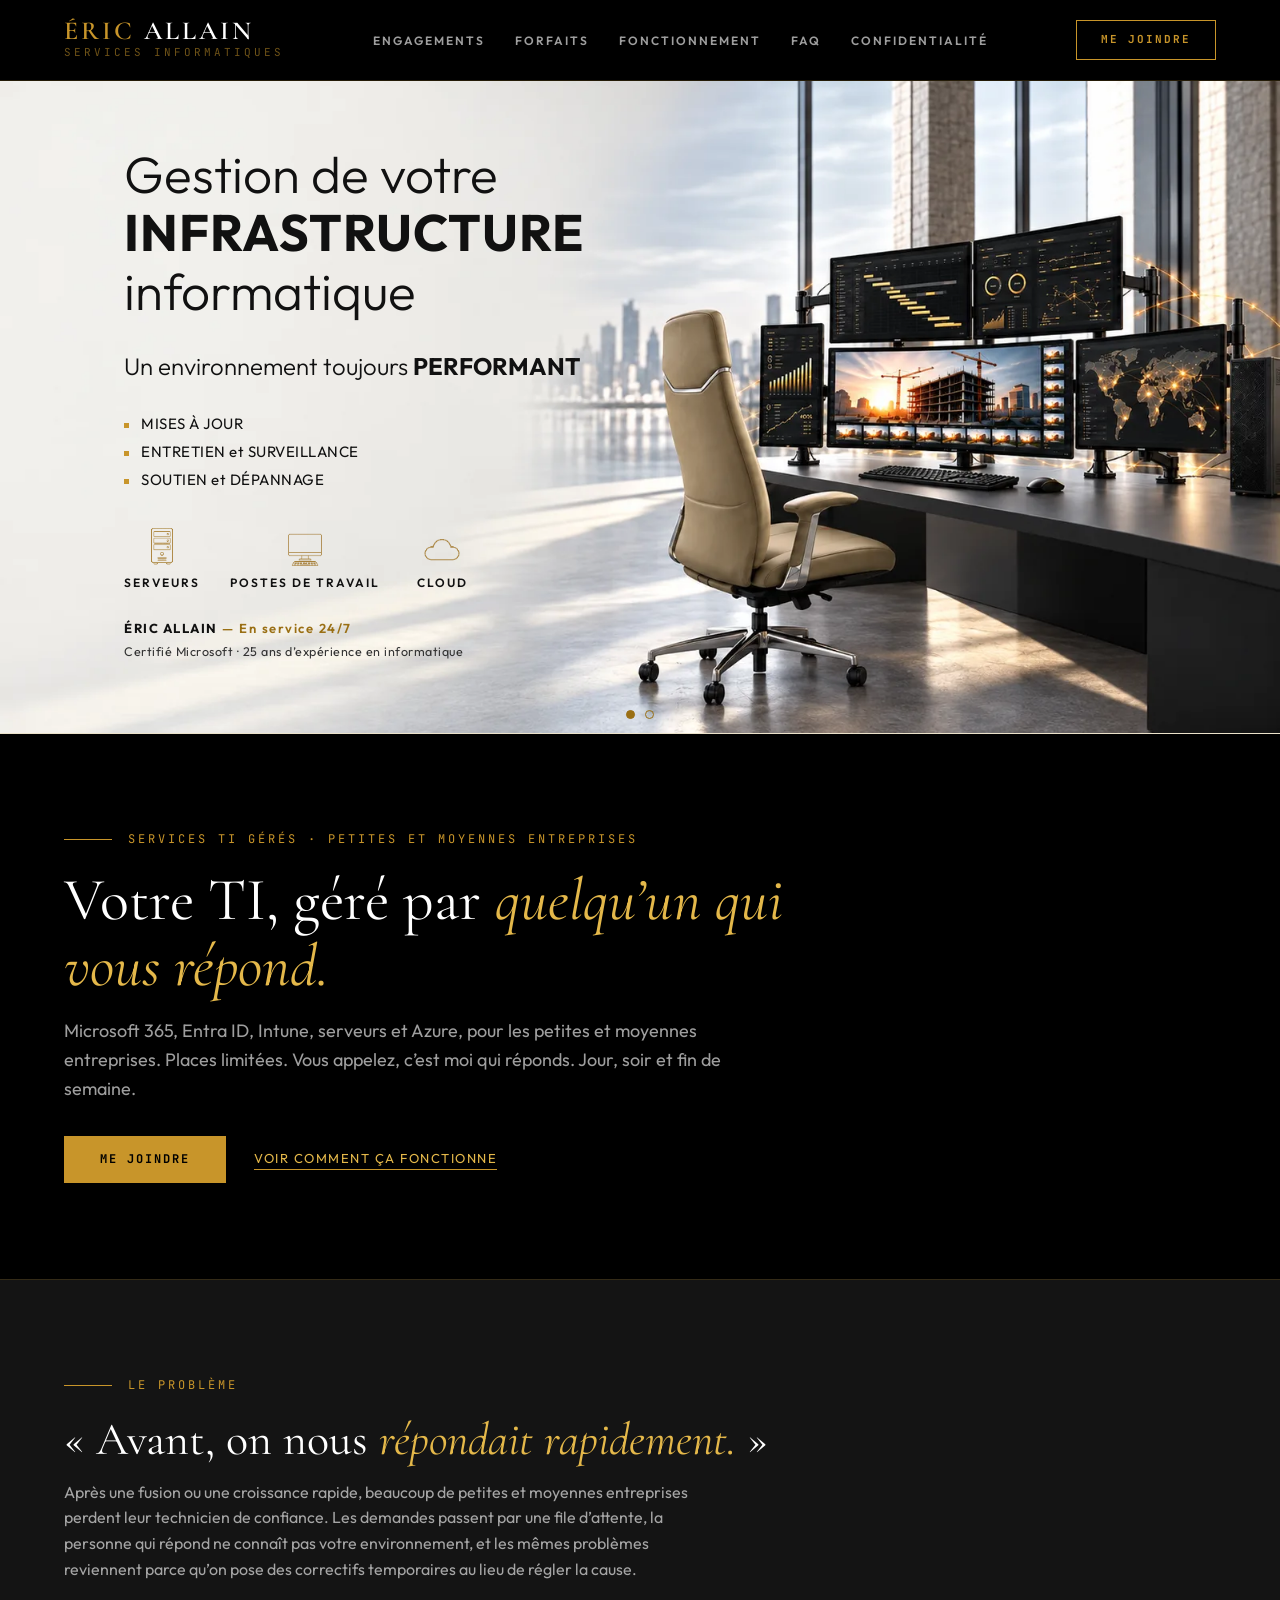
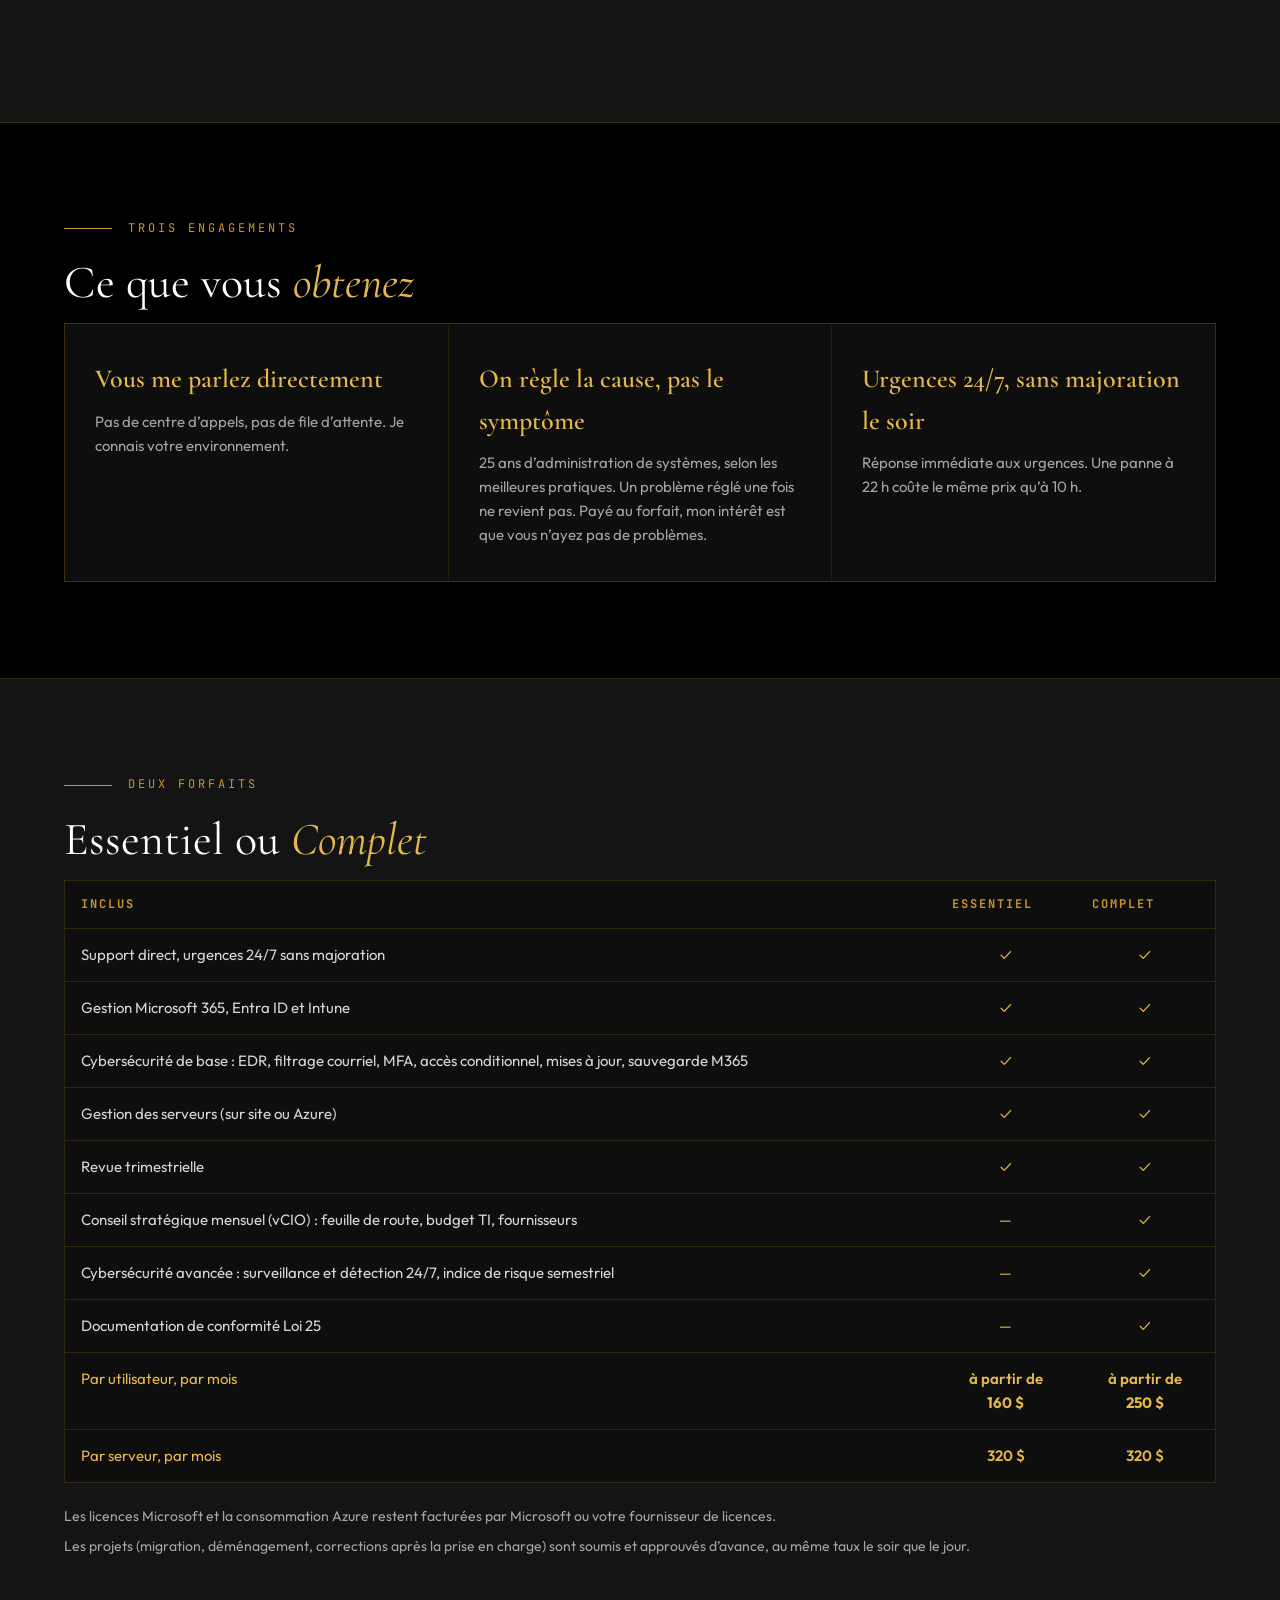
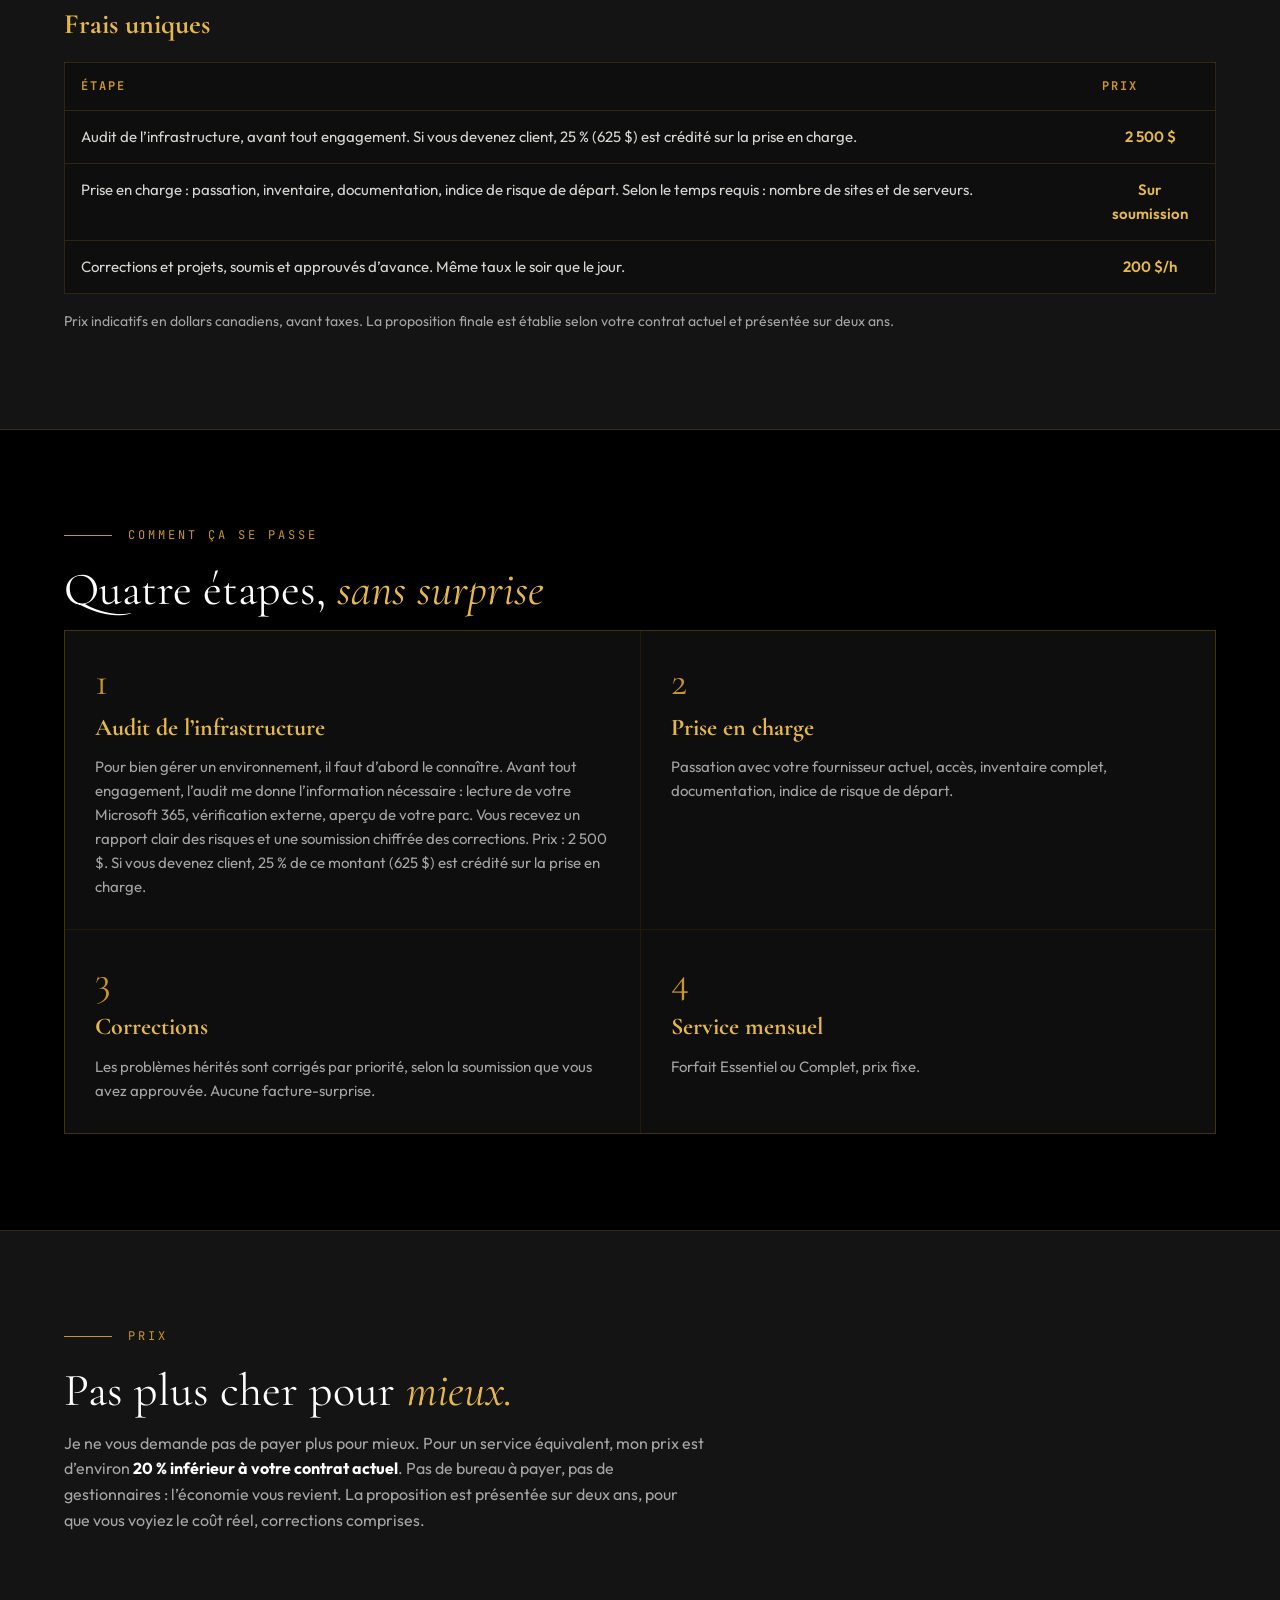
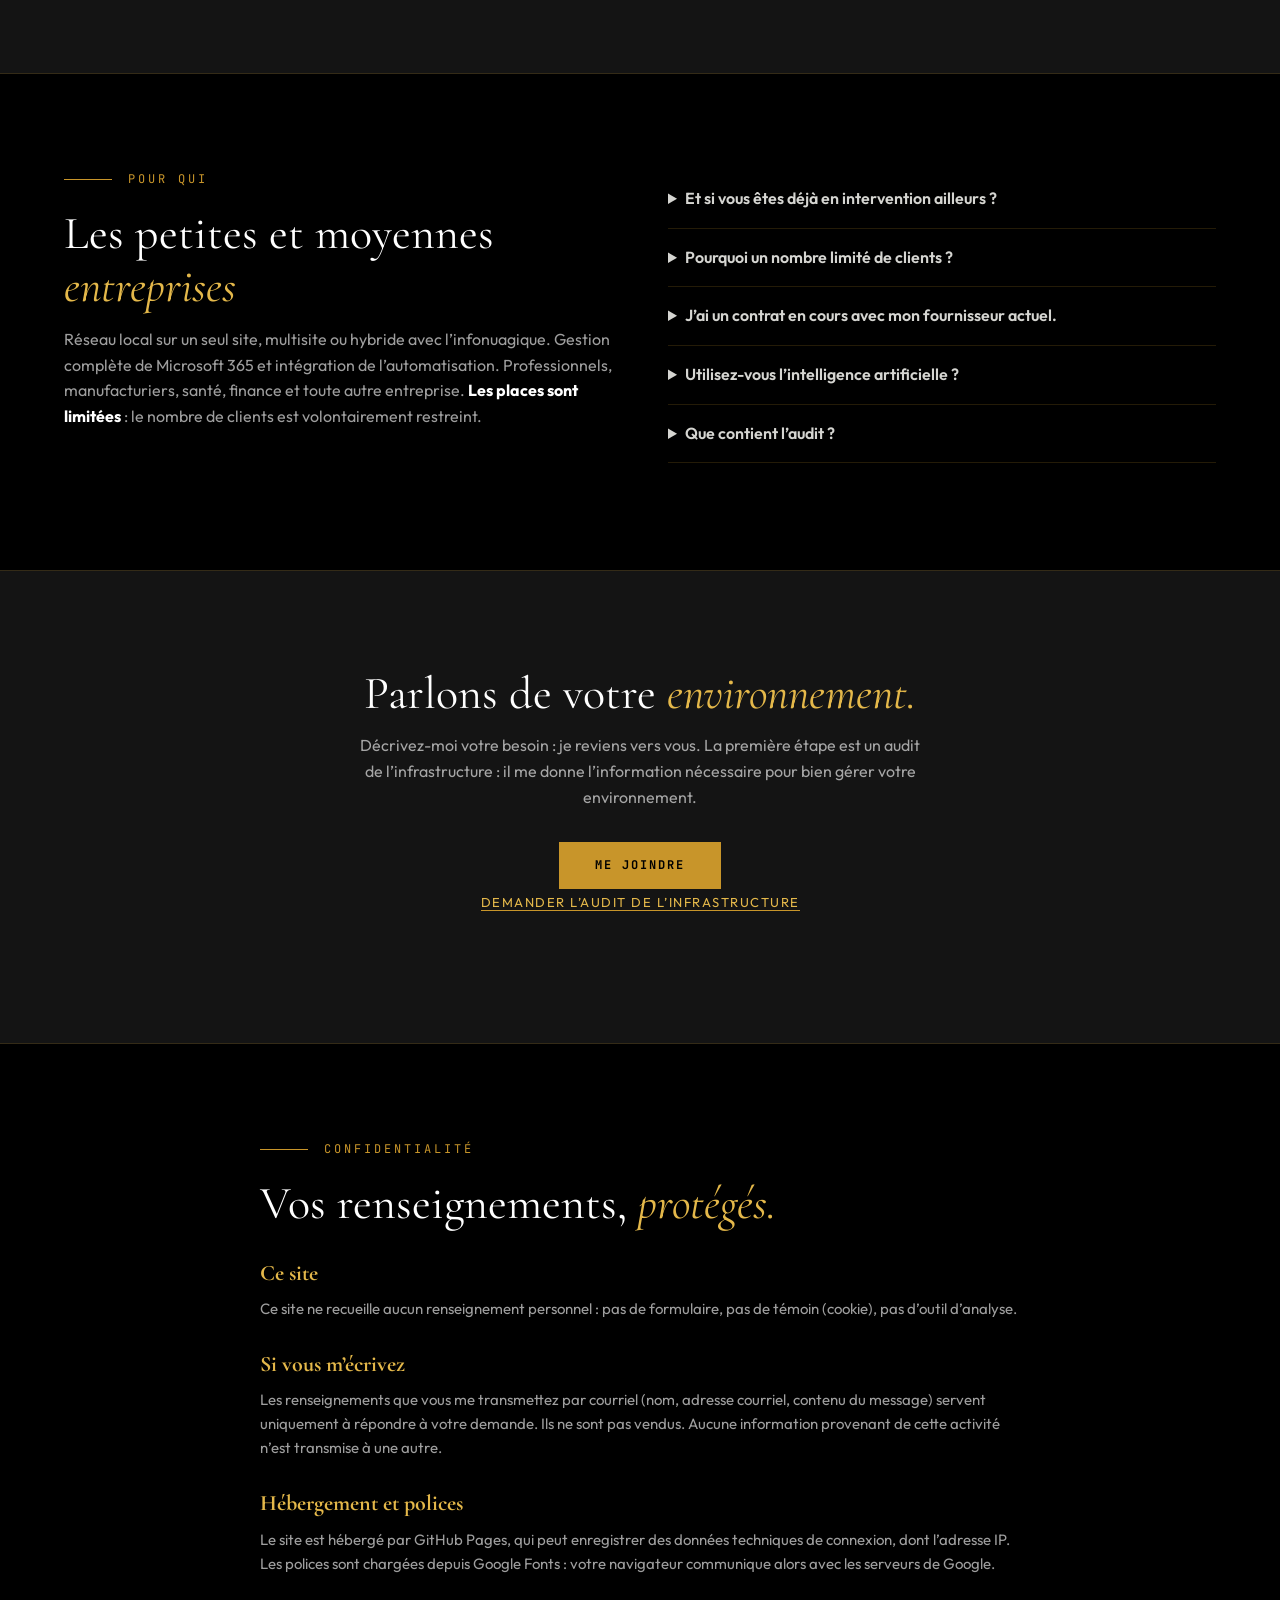
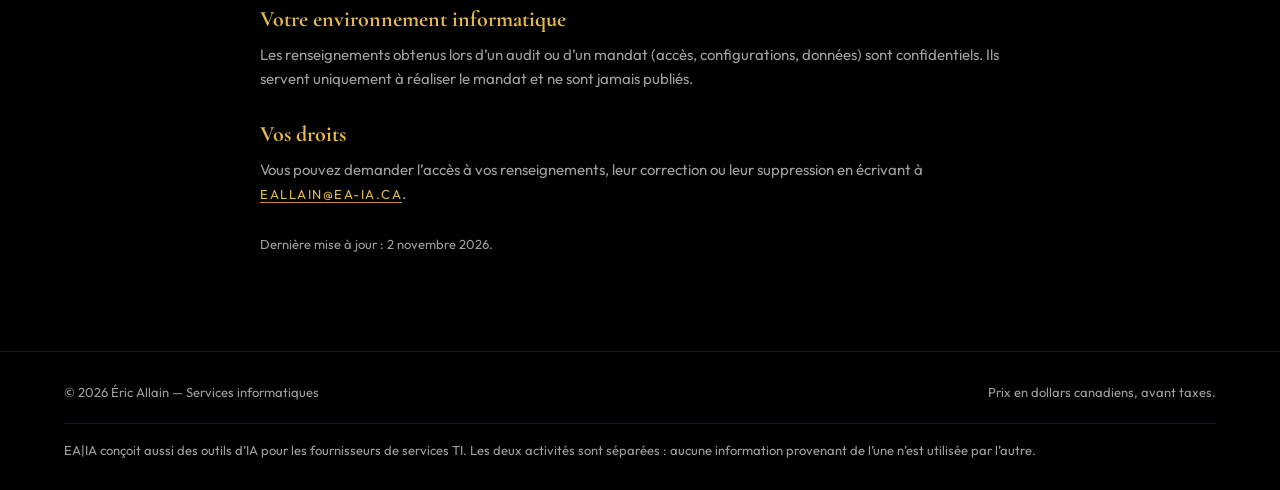
==== index.html @ d5888c52 "Merge pull request #8 from eriqallain-afk/claude/a-partir-de Prix par utilisateur : « à partir de »" ====
<!DOCTYPE html>
<html lang="fr">
<head>
<meta charset="UTF-8">
<meta name="viewport" content="width=device-width, initial-scale=1.0">
<title>Services TI gérés pour PME — Éric Allain</title>
<meta name="description" content="Services TI gérés pour petites et moyennes entreprises, places limitées : Microsoft 365, Entra ID, Intune, serveurs et Azure. Réponse directe, urgences 24/7 sans majoration, environ 20 % sous votre contrat actuel.">
<meta property="og:title" content="Services TI gérés pour PME — Éric Allain">
<meta property="og:locale" content="fr_CA">
<meta property="og:type" content="website">
<link href="https://fonts.googleapis.com/css2?family=Cormorant+Garamond:ital,wght@0,300;0,400;0,600;1,300&family=JetBrains+Mono:wght@400;700&family=Outfit:wght@300;400;600;700&display=swap" rel="stylesheet">
<style>
:root{--black:#000;--dark2:#0E0E0E;--dark3:#141414;--gold:#C8952A;--gold-light:#E4B84A;--silver:#D5D5D1;--white:#fff;--muted:rgba(255,255,255,.62);--border:rgba(200,149,42,.18);--max:1160px}
*{margin:0;padding:0;box-sizing:border-box}
html{scroll-behavior:smooth}
body{background:var(--black);color:var(--white);font-family:'Outfit',sans-serif;line-height:1.6;overflow-x:hidden}
a{color:inherit;text-decoration:none}
:focus-visible{outline:2px solid var(--gold-light);outline-offset:3px}

/* NAV — les liens vivent ici, jamais dans la bannière */
nav{display:flex;justify-content:space-between;align-items:center;gap:24px;padding:18px 64px;border-bottom:1px solid var(--border);background:rgba(0,0,0,.92);position:sticky;top:0;z-index:100;backdrop-filter:blur(24px)}
.brand{display:flex;align-items:center;gap:14px}
.brand img{width:40px;height:40px;object-fit:contain}
.brand-name{font-family:'Cormorant Garamond',serif;font-size:26px;font-weight:600;letter-spacing:3px;line-height:1}
.brand-name .ea{color:var(--gold)}
.brand-tag{font-family:'JetBrains Mono',monospace;font-size:11px;letter-spacing:3px;color:rgba(200,149,42,.55);text-transform:uppercase}
.nav-links{display:flex;gap:30px;list-style:none;align-items:center}
.nav-links a{color:var(--muted);font-size:12px;font-weight:600;letter-spacing:2px;text-transform:uppercase;transition:color .2s}
.nav-links a:hover{color:var(--gold-light)}
.nav-cta{border:1px solid var(--gold);color:var(--gold);padding:10px 24px;font-family:'JetBrains Mono',monospace;font-size:11px;font-weight:700;letter-spacing:2px;text-transform:uppercase;transition:.25s;white-space:nowrap}
.nav-cta:hover{background:var(--gold);color:var(--black)}

/* BANNIÈRE — aucun lien, aucun bouton de navigation */
.banner{position:relative;background:#f3f2ee;color:#111;overflow:hidden;border-bottom:1px solid var(--border)}
.banner{display:grid}
.slide{grid-area:1/1;visibility:hidden;opacity:0;transition:opacity .6s ease;position:relative;min-height:560px;background-size:cover;background-position:right center;background-repeat:no-repeat}
.slide.is-active{visibility:visible;opacity:1}
.slide-inner{max-width:var(--max);margin:0 auto;padding:64px 64px 72px;display:flex;flex-direction:column;gap:26px;min-height:560px;justify-content:flex-start}
.slide .t{font-family:'Outfit',sans-serif;font-weight:300;font-size:clamp(30px,4vw,52px);line-height:1.15;max-width:560px}
.slide .t strong{font-weight:700;display:block;letter-spacing:1px}
.slide .lead{font-size:clamp(18px,2vw,24px);font-weight:300;max-width:520px}
.slide .lead strong{font-weight:700}
.slide .lead .g{color:#9a6f14}
.slide ul{list-style:none;display:grid;gap:4px;font-size:15px;letter-spacing:.5px;max-width:520px}
.slide li::before{content:'';display:inline-block;width:5px;height:5px;background:var(--gold);margin-right:12px;vertical-align:middle}
.icons{display:flex;gap:30px;align-items:flex-end}
.icons figure{text-align:center;font-size:12px;letter-spacing:2px;font-weight:600;text-transform:uppercase}
.icons img{width:64px;height:auto;display:block;margin:0 auto 2px}
.sign{font-size:13px;letter-spacing:1.5px;font-weight:600}
.sign b{font-weight:700}
.sign .g{color:#9a6f14}
.sign small{display:block;font-weight:400;letter-spacing:.5px;font-size:12.5px;margin-top:2px;color:#333}
.badge{position:absolute;right:calc(50% - 150px);bottom:34px;width:150px;filter:drop-shadow(0 8px 14px rgba(0,0,0,.35))}
.dots{position:absolute;left:50%;bottom:14px;transform:translateX(-50%);display:flex;gap:10px;z-index:3}
.dots button{width:9px;height:9px;border-radius:50%;border:1px solid #9a6f14;background:transparent;cursor:pointer;padding:0}
.dots button[aria-current="true"]{background:#9a6f14}
@media(min-width:901px) and (max-width:1180px){nav{padding:14px 28px;gap:16px}.nav-links{gap:16px}.nav-links a{letter-spacing:1px;font-size:11px}.nav-cta{padding:10px 16px}.brand-name{font-size:22px;letter-spacing:2px}.brand-tag{letter-spacing:1.5px;font-size:10px}}

/* SECTIONS */
section.s{padding:96px 64px;position:relative}
.wrap{max-width:var(--max);margin:0 auto}
.label{display:flex;align-items:center;gap:16px;margin-bottom:18px}
.label i{width:48px;height:1px;background:var(--gold)}
.label span{font-family:'JetBrains Mono',monospace;font-size:12px;letter-spacing:3px;text-transform:uppercase;color:var(--gold)}
h2.h{font-family:'Cormorant Garamond',serif;font-weight:400;font-size:clamp(30px,4vw,46px);line-height:1.15;margin-bottom:14px}
h2.h em{color:var(--gold-light)}
.intro{color:var(--muted);max-width:640px;margin-bottom:44px}
.grid{display:grid;grid-template-columns:repeat(3,1fr);gap:1px;background:var(--border);border:1px solid var(--border)}
.card{background:var(--dark2);padding:34px 30px}
.card h3{font-family:'Cormorant Garamond',serif;font-weight:600;font-size:26px;color:var(--gold-light);margin-bottom:10px}
.card p{color:var(--muted);font-size:15px}
.band{background:var(--dark3);border-top:1px solid var(--border);border-bottom:1px solid var(--border)}
.cols{display:grid;grid-template-columns:1fr 1fr;gap:56px;align-items:start}
.checks{list-style:none;display:grid;gap:14px}
.checks li{padding-left:28px;position:relative;color:var(--silver)}
.checks li::before{content:'✓';position:absolute;left:0;color:var(--gold)}
.facts{display:grid;grid-template-columns:repeat(3,1fr);gap:1px;background:var(--border);border:1px solid var(--border)}
.fact{background:var(--dark2);padding:28px 22px;text-align:center}
.fact b{display:block;font-family:'Cormorant Garamond',serif;font-size:34px;color:var(--gold-light);font-weight:600}
.fact span{font-family:'JetBrains Mono',monospace;font-size:11px;letter-spacing:2px;text-transform:uppercase;color:var(--muted)}
.cta{text-align:center}
.cta p{color:var(--muted);max-width:560px;margin:0 auto 32px}
.btn{display:inline-block;background:var(--gold);color:var(--black);padding:14px 36px;font-family:'JetBrains Mono',monospace;font-size:12px;font-weight:700;letter-spacing:2px;text-transform:uppercase;transition:.25s}
.btn:hover{background:var(--gold-light)}
.legal{max-width:760px}
.legal h3{font-family:'Cormorant Garamond',serif;font-size:22px;color:var(--gold-light);margin:26px 0 6px}
.legal p{color:var(--muted);font-size:15px}
.upd{margin-top:28px;font-size:13px!important}
.transp{flex-basis:100%;font-size:13px;color:var(--muted);border-top:1px solid var(--border);padding-top:16px}
footer{display:flex;justify-content:space-between;gap:20px;flex-wrap:wrap;padding:30px 64px;border-top:1px solid var(--border);color:var(--muted);font-size:13px}

/* CONTENU */
.intro-s{padding-top:80px}
.h1{font-family:'Cormorant Garamond',serif;font-weight:400;font-size:clamp(34px,5vw,60px);line-height:1.1;margin-bottom:18px;max-width:820px}
.h1 em{color:var(--gold-light)}
.sub{color:var(--muted);font-size:18px;max-width:680px;margin-bottom:32px}
.actions{display:flex;gap:28px;align-items:center;flex-wrap:wrap}
.alt{margin-top:22px}
.sec{color:var(--gold-light);font-size:13px;letter-spacing:1.5px;text-transform:uppercase;border-bottom:1px solid var(--gold)}
.intro strong{color:var(--white)}
.plans{width:100%;border-collapse:collapse;border:1px solid var(--border);background:var(--dark2)}
.plans th,.plans td{padding:14px 16px;border-bottom:1px solid var(--border);text-align:left;font-size:15px;vertical-align:top}
.plans thead th{font-family:'JetBrains Mono',monospace;font-size:12px;letter-spacing:2px;text-transform:uppercase;color:var(--gold)}
.plans tbody th{font-weight:400;color:var(--silver)}
.plans td{text-align:center;color:var(--gold-light);width:140px}
.plans tr.price td{font-weight:600}
.amt{white-space:nowrap}
.plans tr.price th{color:var(--gold-light)}
.plans.fees{margin-top:8px}
.plans.fees td{width:130px;white-space:nowrap;font-weight:600}
.plans.fees td.wrap{white-space:normal}
.sub-h{font-family:'Cormorant Garamond',serif;font-size:28px;color:var(--gold-light);margin:44px 0 16px}
.notes-p{color:var(--muted);font-size:14px;margin-top:16px}
.notes{list-style:none;margin-top:22px;display:grid;gap:8px;color:var(--muted);font-size:14px}
.steps{list-style:none;counter-reset:s;display:grid;grid-template-columns:repeat(2,1fr);gap:1px;background:var(--border);border:1px solid var(--border)}
.steps li{counter-increment:s;background:var(--dark2);padding:30px;position:relative}
.steps li::before{content:counter(s);font-family:'Cormorant Garamond',serif;font-size:40px;color:var(--gold);display:block;line-height:1;margin-bottom:8px}
.steps h3{font-family:'Cormorant Garamond',serif;font-size:24px;color:var(--gold-light);margin-bottom:8px}
.steps p{color:var(--muted);font-size:15px}
.faq details{border-bottom:1px solid var(--border);padding:16px 0}
.faq summary{cursor:pointer;font-weight:600;color:var(--silver)}
.faq details p{color:var(--muted);margin-top:10px;font-size:15px}
@media(max-width:900px){.steps{grid-template-columns:1fr}.plans th,.plans td{padding:12px 8px;font-size:14px}.plans td{width:92px}.plans tr.price td{font-size:13px}.amt{display:block}.plans.fees td{width:92px}}

@media(max-width:900px){
 nav{padding:14px 20px;flex-wrap:wrap}.nav-links{gap:18px;flex-wrap:wrap}
 .slide{background-position:70% center}
 .slide::before{content:'';position:absolute;inset:0;background:linear-gradient(90deg,rgba(243,242,238,.94) 0%,rgba(243,242,238,.8) 70%,rgba(243,242,238,.5) 100%)}
 .slide-inner{padding:40px 20px 60px;position:relative}
 .badge{display:none}
 section.s{padding:64px 20px}.grid,.cols,.facts{grid-template-columns:1fr}
 footer{padding:24px 20px}
}
</style>
</head>
<body>

<nav aria-label="Navigation principale">
  <div class="brand">
    <div>
      <div class="brand-name"><span class="ea">ÉRIC</span> ALLAIN</div>
      <div class="brand-tag">Services informatiques</div>
    </div>
  </div>
  <ul class="nav-links">
    <li><a href="#engagements">Engagements</a></li>
    <li><a href="#forfaits">Forfaits</a></li>
    <li><a href="#fonctionnement">Fonctionnement</a></li>
    <li><a href="#faq">FAQ</a></li>
    <li><a href="#confidentialite">Confidentialité</a></li>
  </ul>
  <a class="nav-cta" href="mailto:eallain@ea-ia.ca?subject=Services%20TI%20-%20Demande">Me joindre</a>
</nav>

<header class="banner" aria-roledescription="carrousel" aria-label="Présentation">
  <div class="slide is-active" style="background-image:url('img/banner-infrastructure.webp')">
    <div class="slide-inner">
      <p class="t">Gestion de votre <strong>INFRASTRUCTURE</strong> informatique</p>
      <p class="lead">Un environnement toujours <strong>PERFORMANT</strong></p>
      <ul>
        <li>MISES À JOUR</li>
        <li>ENTRETIEN et SURVEILLANCE</li>
        <li>SOUTIEN et DÉPANNAGE</li>
      </ul>
      <div class="icons">
        <figure><img src="img/icon-serveurs.png" alt="">Serveurs</figure>
        <figure><img src="img/icon-postes.png" alt="">Postes de travail</figure>
        <figure><img src="img/icon-cloud.png" alt="">Cloud</figure>
      </div>
      <div class="sign"><b>ÉRIC ALLAIN</b> <span class="g">— En service 24/7</span><small>Certifié Microsoft · 25 ans d’expérience en informatique</small></div>
    </div>
  </div>
  <div class="slide" style="background-image:url('img/banner-conformite.webp')">
    <div class="slide-inner">
      <p class="t">CONFORMITÉ et <strong>SÉCURITÉ</strong> informatique</p>
      <p class="lead"><span class="g">Des accès</span> <strong>MAÎTRISÉS</strong><br><span class="g">Des données</span> <strong>PROTÉGÉES</strong></p>
      <ul>
        <li>CONFORMITÉ et SUIVI DES EXIGENCES</li>
        <li>PROTECTION DES SYSTÈMES et des DONNÉES</li>
        <li>GESTION DES ACCÈS et des PERMISSIONS</li>
        <li>SURVEILLANCE et PRÉVENTION DES MENACES</li>
      </ul>
      <div class="sign"><b>ÉRIC ALLAIN</b> <span class="g">— En service 24/7</span><small>Certifié Microsoft · 25 ans d’expérience en informatique</small></div>
    </div>
    <img class="badge" src="img/badge-securite.webp" alt="Sécurité et conformité">
  </div>
  <div class="dots" role="group" aria-label="Choisir la bannière">
    <button type="button" aria-label="Infrastructure" aria-current="true"></button>
    <button type="button" aria-label="Conformité et sécurité" aria-current="false"></button>
  </div>
</header>

<section class="s intro-s" id="accueil">
  <div class="wrap">
    <div class="label"><i></i><span>Services TI gérés · Petites et moyennes entreprises</span></div>
    <h1 class="h1">Votre TI, géré par <em>quelqu’un qui vous répond.</em></h1>
    <p class="sub">Microsoft 365, Entra ID, Intune, serveurs et Azure, pour les petites et moyennes entreprises. Places limitées. Vous appelez, c’est moi qui réponds. Jour, soir et fin de semaine.</p>
    <div class="actions">
      <a class="btn" href="mailto:eallain@ea-ia.ca?subject=Services%20TI%20-%20Demande">Me joindre</a>
      <a class="sec" href="#fonctionnement">Voir comment ça fonctionne</a>
    </div>
  </div>
</section>

<section class="s band" id="probleme">
  <div class="wrap">
    <div class="label"><i></i><span>Le problème</span></div>
    <h2 class="h">« Avant, on nous <em>répondait rapidement.</em> »</h2>
    <p class="intro">Après une fusion ou une croissance rapide, beaucoup de petites et moyennes entreprises perdent leur technicien de confiance. Les demandes passent par une file d’attente, la personne qui répond ne connaît pas votre environnement, et les mêmes problèmes reviennent parce qu’on pose des correctifs temporaires au lieu de régler la cause.</p>
  </div>
</section>

<section class="s" id="engagements">
  <div class="wrap">
    <div class="label"><i></i><span>Trois engagements</span></div>
    <h2 class="h">Ce que vous <em>obtenez</em></h2>
    <div class="grid">
      <div class="card"><h3>Vous me parlez directement</h3><p>Pas de centre d’appels, pas de file d’attente. Je connais votre environnement.</p></div>
      <div class="card"><h3>On règle la cause, pas le symptôme</h3><p>25 ans d’administration de systèmes, selon les meilleures pratiques. Un problème réglé une fois ne revient pas. Payé au forfait, mon intérêt est que vous n’ayez pas de problèmes.</p></div>
      <div class="card"><h3>Urgences 24/7, sans majoration le soir</h3><p>Réponse immédiate aux urgences. Une panne à 22 h coûte le même prix qu’à 10 h.</p></div>
    </div>
  </div>
</section>

<section class="s band" id="forfaits">
  <div class="wrap">
    <div class="label"><i></i><span>Deux forfaits</span></div>
    <h2 class="h">Essentiel ou <em>Complet</em></h2>
    <table class="plans">
      <thead><tr><th scope="col">Inclus</th><th scope="col">Essentiel</th><th scope="col">Complet</th></tr></thead>
      <tbody>
        <tr><th scope="row">Support direct, urgences 24/7 sans majoration</th><td>✓</td><td>✓</td></tr>
        <tr><th scope="row">Gestion Microsoft 365, Entra ID et Intune</th><td>✓</td><td>✓</td></tr>
        <tr><th scope="row">Cybersécurité de base : EDR, filtrage courriel, MFA, accès conditionnel, mises à jour, sauvegarde M365</th><td>✓</td><td>✓</td></tr>
        <tr><th scope="row">Gestion des serveurs (sur site ou Azure)</th><td>✓</td><td>✓</td></tr>
        <tr><th scope="row">Revue trimestrielle</th><td>✓</td><td>✓</td></tr>
        <tr><th scope="row">Conseil stratégique mensuel (vCIO) : feuille de route, budget TI, fournisseurs</th><td>—</td><td>✓</td></tr>
        <tr><th scope="row">Cybersécurité avancée : surveillance et détection 24/7, indice de risque semestriel</th><td>—</td><td>✓</td></tr>
        <tr><th scope="row">Documentation de conformité Loi 25</th><td>—</td><td>✓</td></tr>
        <tr class="price"><th scope="row">Par utilisateur, par mois</th><td>à partir de <b class="amt">160 $</b></td><td>à partir de <b class="amt">250 $</b></td></tr>
        <tr class="price"><th scope="row">Par serveur, par mois</th><td>320 $</td><td>320 $</td></tr>
      </tbody>
    </table>
    <ul class="notes">
      <li>Les licences Microsoft et la consommation Azure restent facturées par Microsoft ou votre fournisseur de licences.</li>
      <li>Les projets (migration, déménagement, corrections après la prise en charge) sont soumis et approuvés d’avance, au même taux le soir que le jour.</li>
    </ul>
    <h3 class="sub-h">Frais uniques</h3>
    <table class="plans fees">
      <thead><tr><th scope="col">Étape</th><th scope="col">Prix</th></tr></thead>
      <tbody>
        <tr><th scope="row">Audit de l’infrastructure, avant tout engagement. Si vous devenez client, 25 % (625 $) est crédité sur la prise en charge.</th><td>2 500 $</td></tr>
        <tr><th scope="row">Prise en charge : passation, inventaire, documentation, indice de risque de départ. Selon le temps requis : nombre de sites et de serveurs.</th><td class="wrap">Sur soumission</td></tr>
        <tr><th scope="row">Corrections et projets, soumis et approuvés d’avance. Même taux le soir que le jour.</th><td>200 $/h</td></tr>
      </tbody>
    </table>
    <p class="notes-p">Prix indicatifs en dollars canadiens, avant taxes. La proposition finale est établie selon votre contrat actuel et présentée sur deux ans.</p>
  </div>
</section>

<section class="s" id="fonctionnement">
  <div class="wrap">
    <div class="label"><i></i><span>Comment ça se passe</span></div>
    <h2 class="h">Quatre étapes, <em>sans surprise</em></h2>
    <ol class="steps">
      <li><h3>Audit de l’infrastructure</h3><p>Pour bien gérer un environnement, il faut d’abord le connaître. Avant tout engagement, l’audit me donne l’information nécessaire : lecture de votre Microsoft 365, vérification externe, aperçu de votre parc. Vous recevez un rapport clair des risques et une soumission chiffrée des corrections. Prix : 2 500 $. Si vous devenez client, 25 % de ce montant (625 $) est crédité sur la prise en charge.</p></li>
      <li><h3>Prise en charge</h3><p>Passation avec votre fournisseur actuel, accès, inventaire complet, documentation, indice de risque de départ.</p></li>
      <li><h3>Corrections</h3><p>Les problèmes hérités sont corrigés par priorité, selon la soumission que vous avez approuvée. Aucune facture-surprise.</p></li>
      <li><h3>Service mensuel</h3><p>Forfait Essentiel ou Complet, prix fixe.</p></li>
    </ol>
  </div>
</section>

<section class="s band" id="prix">
  <div class="wrap">
    <div class="label"><i></i><span>Prix</span></div>
    <h2 class="h">Pas plus cher pour <em>mieux.</em></h2>
    <p class="intro">Je ne vous demande pas de payer plus pour mieux. Pour un service équivalent, mon prix est d’environ <strong>20 % inférieur à votre contrat actuel</strong>. Pas de bureau à payer, pas de gestionnaires : l’économie vous revient. La proposition est présentée sur deux ans, pour que vous voyiez le coût réel, corrections comprises.</p>
  </div>
</section>

<section class="s" id="faq">
  <div class="wrap cols">
    <div>
      <div class="label"><i></i><span>Pour qui</span></div>
      <h2 class="h">Les petites et moyennes <em>entreprises</em></h2>
      <p class="intro">Réseau local sur un seul site, multisite ou hybride avec l’infonuagique. Gestion complète de Microsoft 365 et intégration de l’automatisation. Professionnels, manufacturiers, santé, finance et toute autre entreprise. <strong>Les places sont limitées</strong> : le nombre de clients est volontairement restreint.</p>
    </div>
    <div class="faq">
      <details><summary>Et si vous êtes déjà en intervention ailleurs ?</summary><p>Je prends votre appel pour évaluer l’urgence. Si c’est urgent, ma relève intervient immédiatement, avec votre documentation à jour. Sinon, je vous donne une heure de rappel précise.</p></details>
      <details><summary>Pourquoi un nombre limité de clients ?</summary><p>Pour que la promesse « c’est moi qui réponds » reste vraie.</p></details>
      <details><summary>J’ai un contrat en cours avec mon fournisseur actuel.</summary><p>L’audit se fait sans engagement ; on planifie la transition à l’échéance.</p></details>
      <details><summary>Utilisez-vous l’intelligence artificielle ?</summary><p>Oui, pour la documentation, le triage et les rapports. Toute action sur votre environnement est validée par moi. Vos données restent encadrées selon la Loi 25.</p></details>
      <details><summary>Que contient l’audit ?</summary><p>Lecture de votre Microsoft 365, vérification externe, aperçu de votre parc. Vous recevez un rapport clair des risques et une soumission chiffrée des corrections. Prix : 2 500 $. Si vous devenez client, 25 % de ce montant (625 $) est crédité sur la prise en charge.</p></details>
    </div>
  </div>
</section>

<section class="s band cta" id="contact">
  <div class="wrap">
    <h2 class="h">Parlons de votre <em>environnement.</em></h2>
    <p>Décrivez-moi votre besoin : je reviens vers vous. La première étape est un audit de l’infrastructure : il me donne l’information nécessaire pour bien gérer votre environnement.</p>
    <a class="btn" href="mailto:eallain@ea-ia.ca?subject=Services%20TI%20-%20Demande">Me joindre</a>
    <p class="alt"><a class="sec" href="mailto:eallain@ea-ia.ca?subject=Audit%20infrastructure%20-%20Services%20TI">Demander l’audit de l’infrastructure</a></p>
  </div>
</section>

<section class="s" id="confidentialite">
  <div class="wrap legal">
    <div class="label"><i></i><span>Confidentialité</span></div>
    <h2 class="h">Vos renseignements, <em>protégés.</em></h2>
    <h3>Ce site</h3>
    <p>Ce site ne recueille aucun renseignement personnel : pas de formulaire, pas de témoin (cookie), pas d’outil d’analyse.</p>
    <h3>Si vous m’écrivez</h3>
    <p>Les renseignements que vous me transmettez par courriel (nom, adresse courriel, contenu du message) servent uniquement à répondre à votre demande. Ils ne sont pas vendus. Aucune information provenant de cette activité n’est transmise à une autre.</p>
    <h3>Hébergement et polices</h3>
    <p>Le site est hébergé par GitHub Pages, qui peut enregistrer des données techniques de connexion, dont l’adresse IP. Les polices sont chargées depuis Google Fonts : votre navigateur communique alors avec les serveurs de Google.</p>
    <h3>Votre environnement informatique</h3>
    <p>Les renseignements obtenus lors d’un audit ou d’un mandat (accès, configurations, données) sont confidentiels. Ils servent uniquement à réaliser le mandat et ne sont jamais publiés.</p>
    <h3>Vos droits</h3>
    <p>Vous pouvez demander l’accès à vos renseignements, leur correction ou leur suppression en écrivant à <a class="sec" href="mailto:eallain@ea-ia.ca?subject=Confidentialit%C3%A9">eallain@ea-ia.ca</a>.</p>
    <p class="upd">Dernière mise à jour : 2 novembre 2026.</p>
  </div>
</section>

<footer>
  <div>© 2026 Éric Allain — Services informatiques</div>
  <div>Prix en dollars canadiens, avant taxes.</div>
  <p class="transp">EA|IA conçoit aussi des outils d’IA pour les fournisseurs de services TI. Les deux activités sont séparées : aucune information provenant de l’une n’est utilisée par l’autre.</p>
</footer>

<script>
(function(){
  var slides=document.querySelectorAll('.slide'),dots=document.querySelectorAll('.dots button'),i=0,t;
  function show(n){i=n;slides.forEach(function(s,k){s.classList.toggle('is-active',k===n)});dots.forEach(function(d,k){d.setAttribute('aria-current',k===n)})}
  function start(){t=setInterval(function(){show((i+1)%slides.length)},8000)}
  dots.forEach(function(d,k){d.addEventListener('click',function(){clearInterval(t);show(k);start()})});
  start();
})();
</script>
</body>
</html>
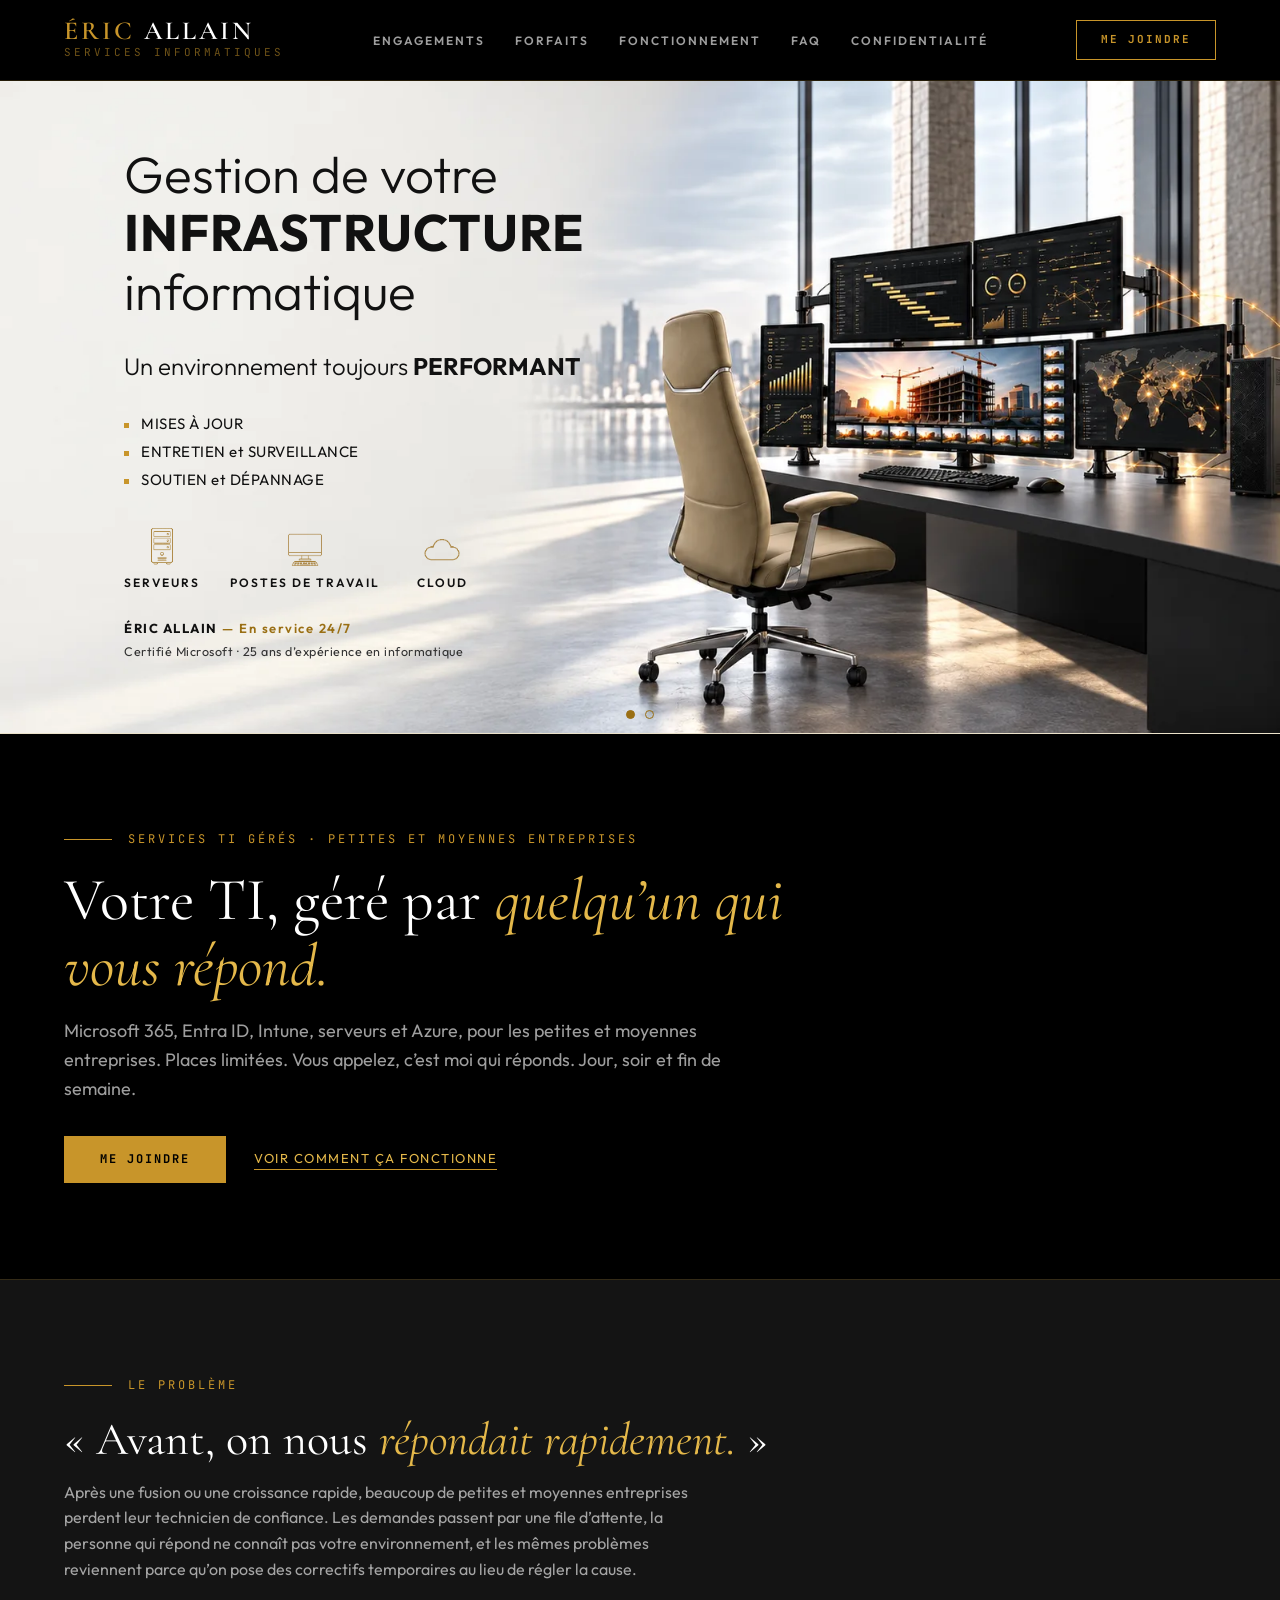
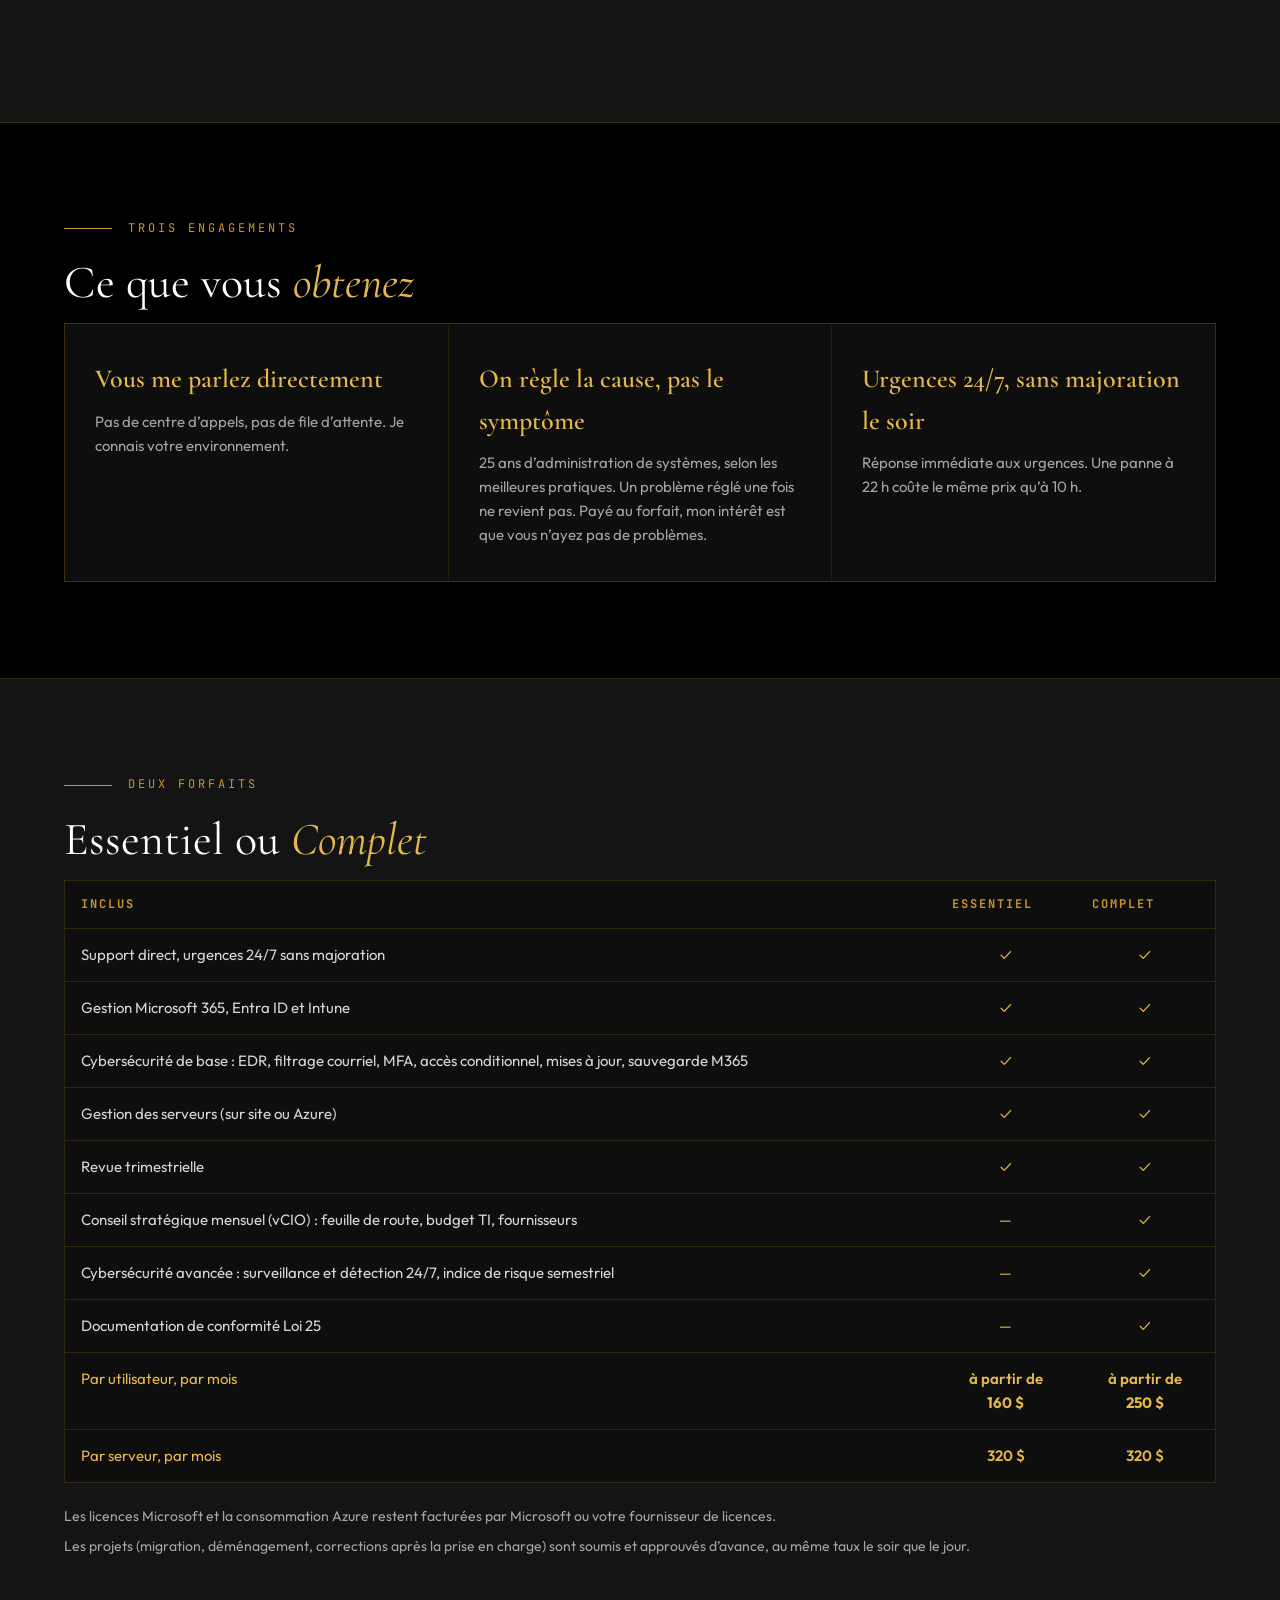
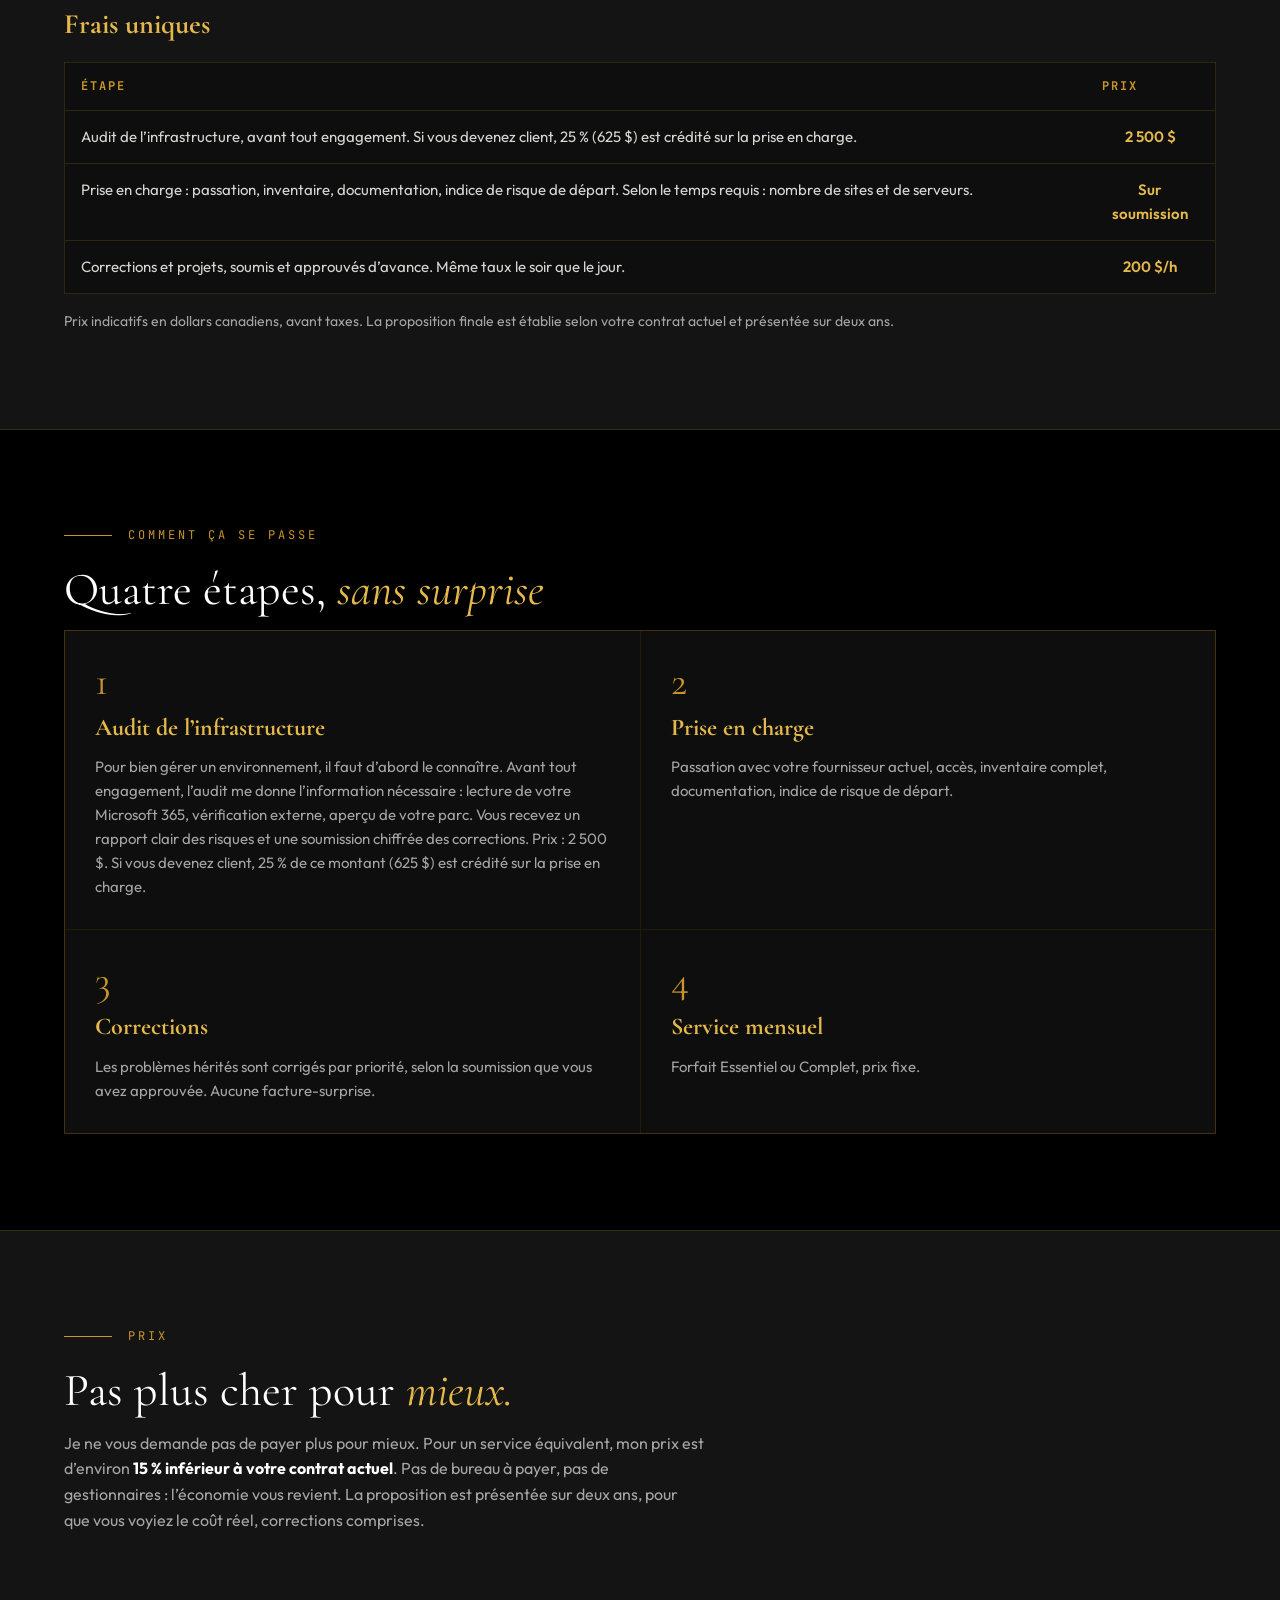
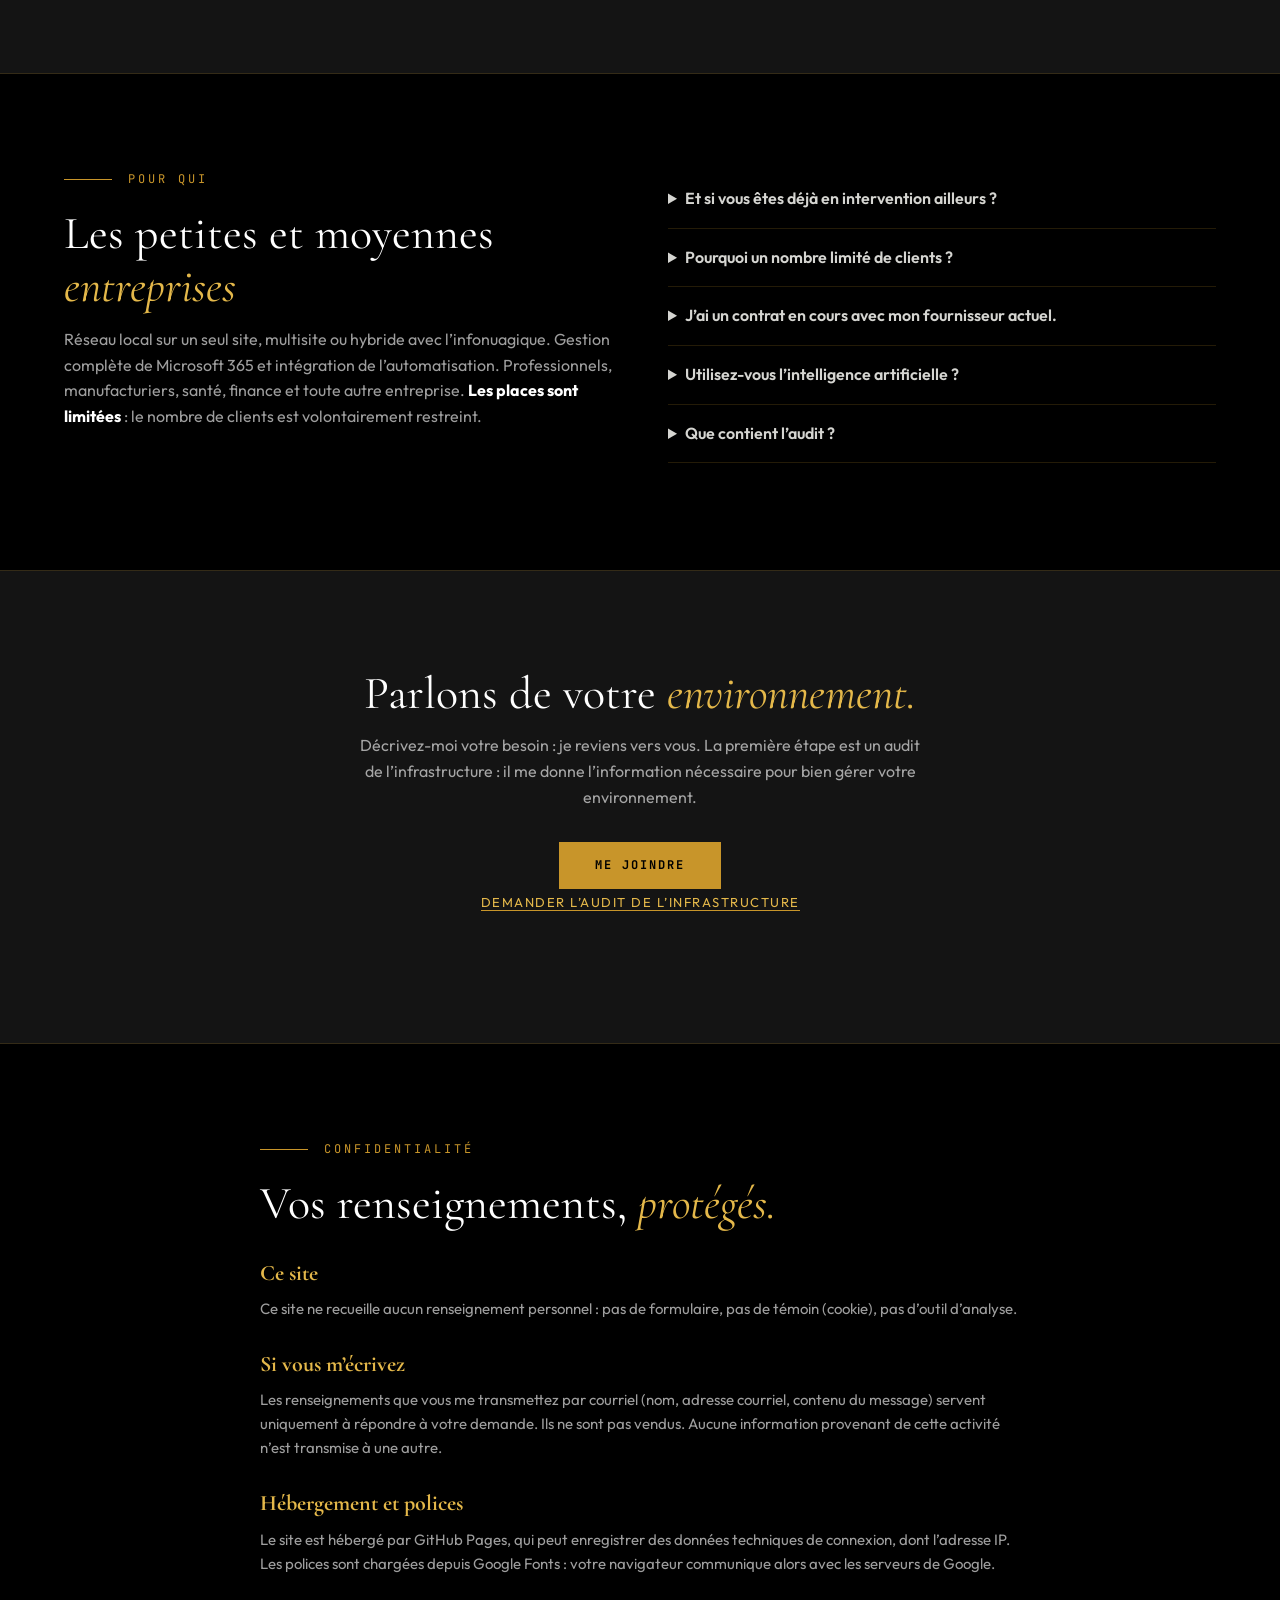
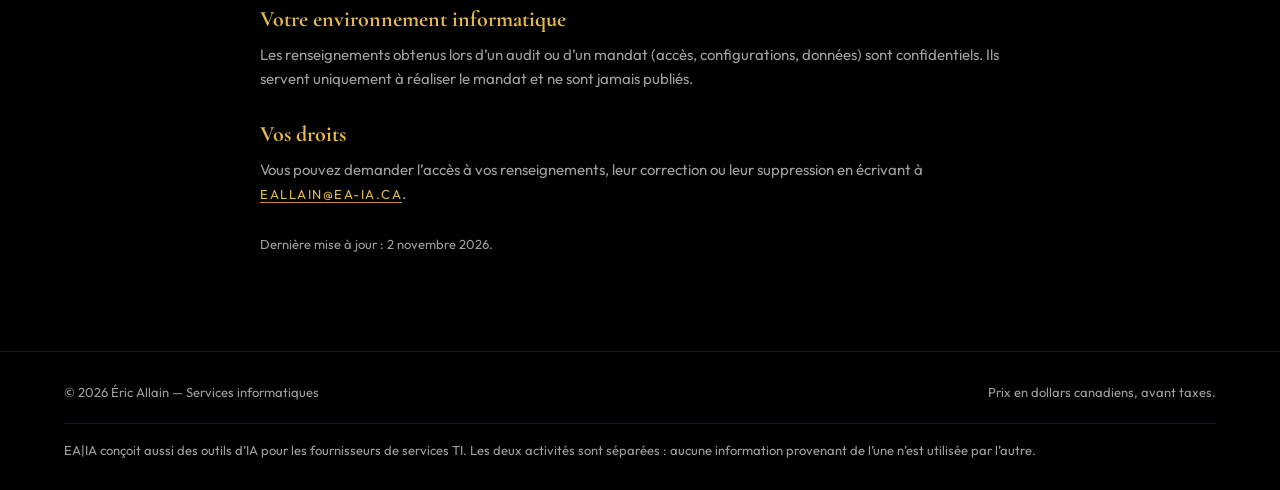
==== commit 65edcd5a: "Rabais affiché : environ 15 % sous le contrat actuel (au lieu de 20 %) Co-Authored-By: Claude Sonnet" ====
--- a/index.html
+++ b/index.html
@@ -4,7 +4,7 @@
 <meta charset="UTF-8">
 <meta name="viewport" content="width=device-width, initial-scale=1.0">
 <title>Services TI gérés pour PME — Éric Allain</title>
-<meta name="description" content="Services TI gérés pour petites et moyennes entreprises, places limitées : Microsoft 365, Entra ID, Intune, serveurs et Azure. Réponse directe, urgences 24/7 sans majoration, environ 20 % sous votre contrat actuel.">
+<meta name="description" content="Services TI gérés pour petites et moyennes entreprises, places limitées : Microsoft 365, Entra ID, Intune, serveurs et Azure. Réponse directe, urgences 24/7 sans majoration, environ 15 % sous votre contrat actuel.">
 <meta property="og:title" content="Services TI gérés pour PME — Éric Allain">
 <meta property="og:locale" content="fr_CA">
 <meta property="og:type" content="website">
@@ -275,7 +275,7 @@
   <div class="wrap">
     <div class="label"><i></i><span>Prix</span></div>
     <h2 class="h">Pas plus cher pour <em>mieux.</em></h2>
-    <p class="intro">Je ne vous demande pas de payer plus pour mieux. Pour un service équivalent, mon prix est d’environ <strong>20 % inférieur à votre contrat actuel</strong>. Pas de bureau à payer, pas de gestionnaires : l’économie vous revient. La proposition est présentée sur deux ans, pour que vous voyiez le coût réel, corrections comprises.</p>
+    <p class="intro">Je ne vous demande pas de payer plus pour mieux. Pour un service équivalent, mon prix est d’environ <strong>15 % inférieur à votre contrat actuel</strong>. Pas de bureau à payer, pas de gestionnaires : l’économie vous revient. La proposition est présentée sur deux ans, pour que vous voyiez le coût réel, corrections comprises.</p>
   </div>
 </section>
 
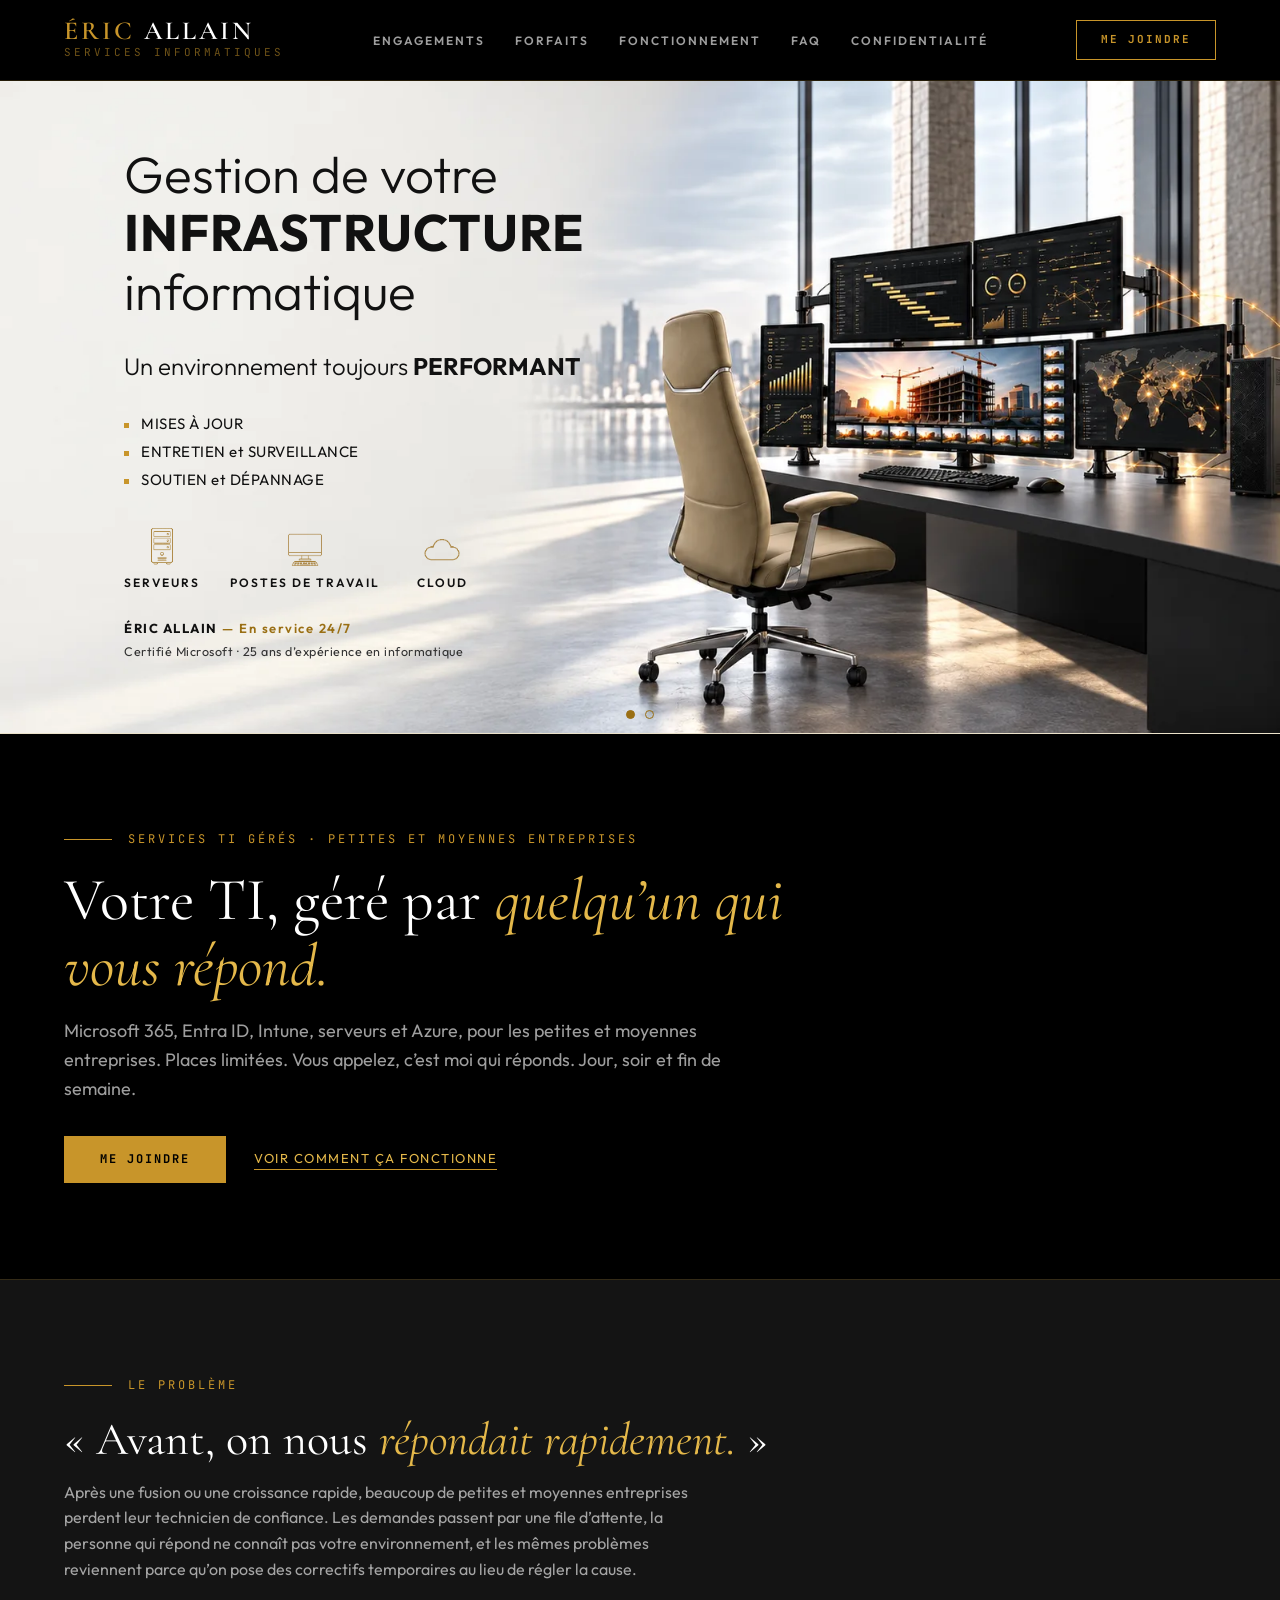
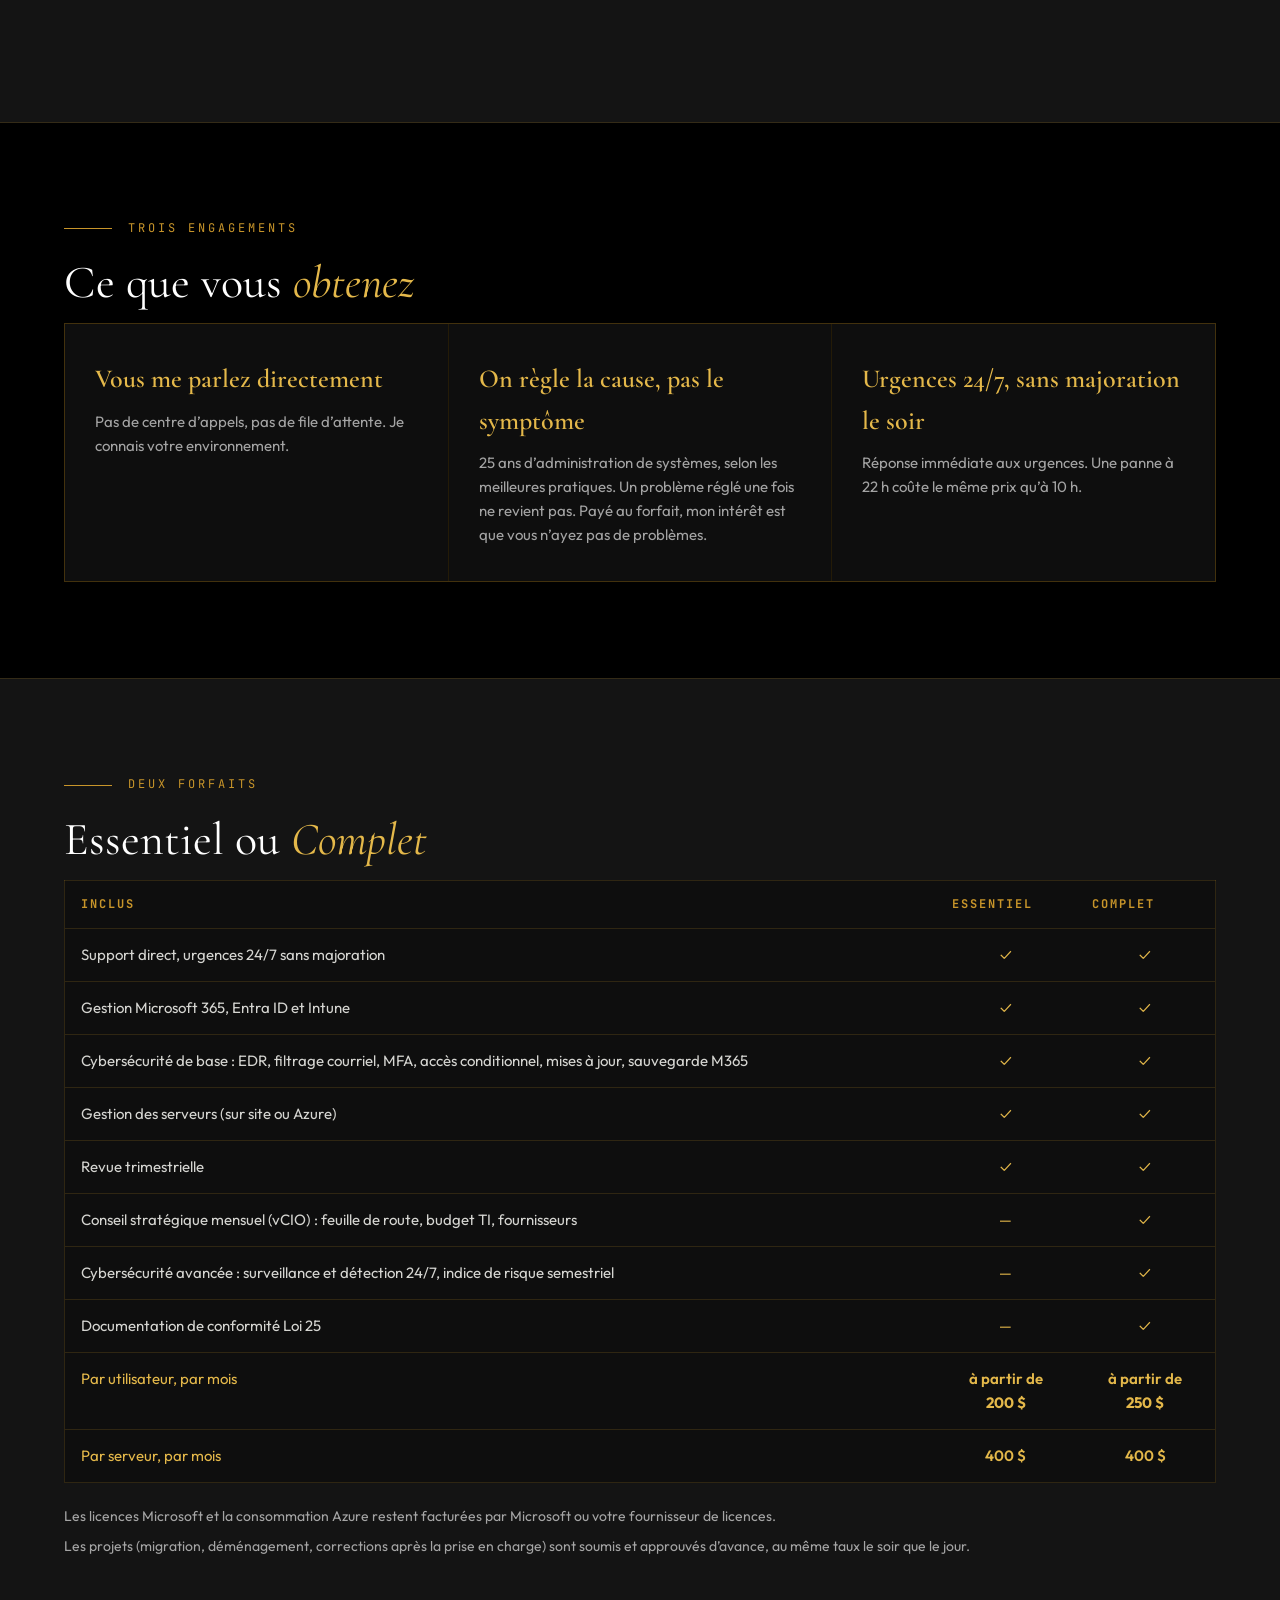
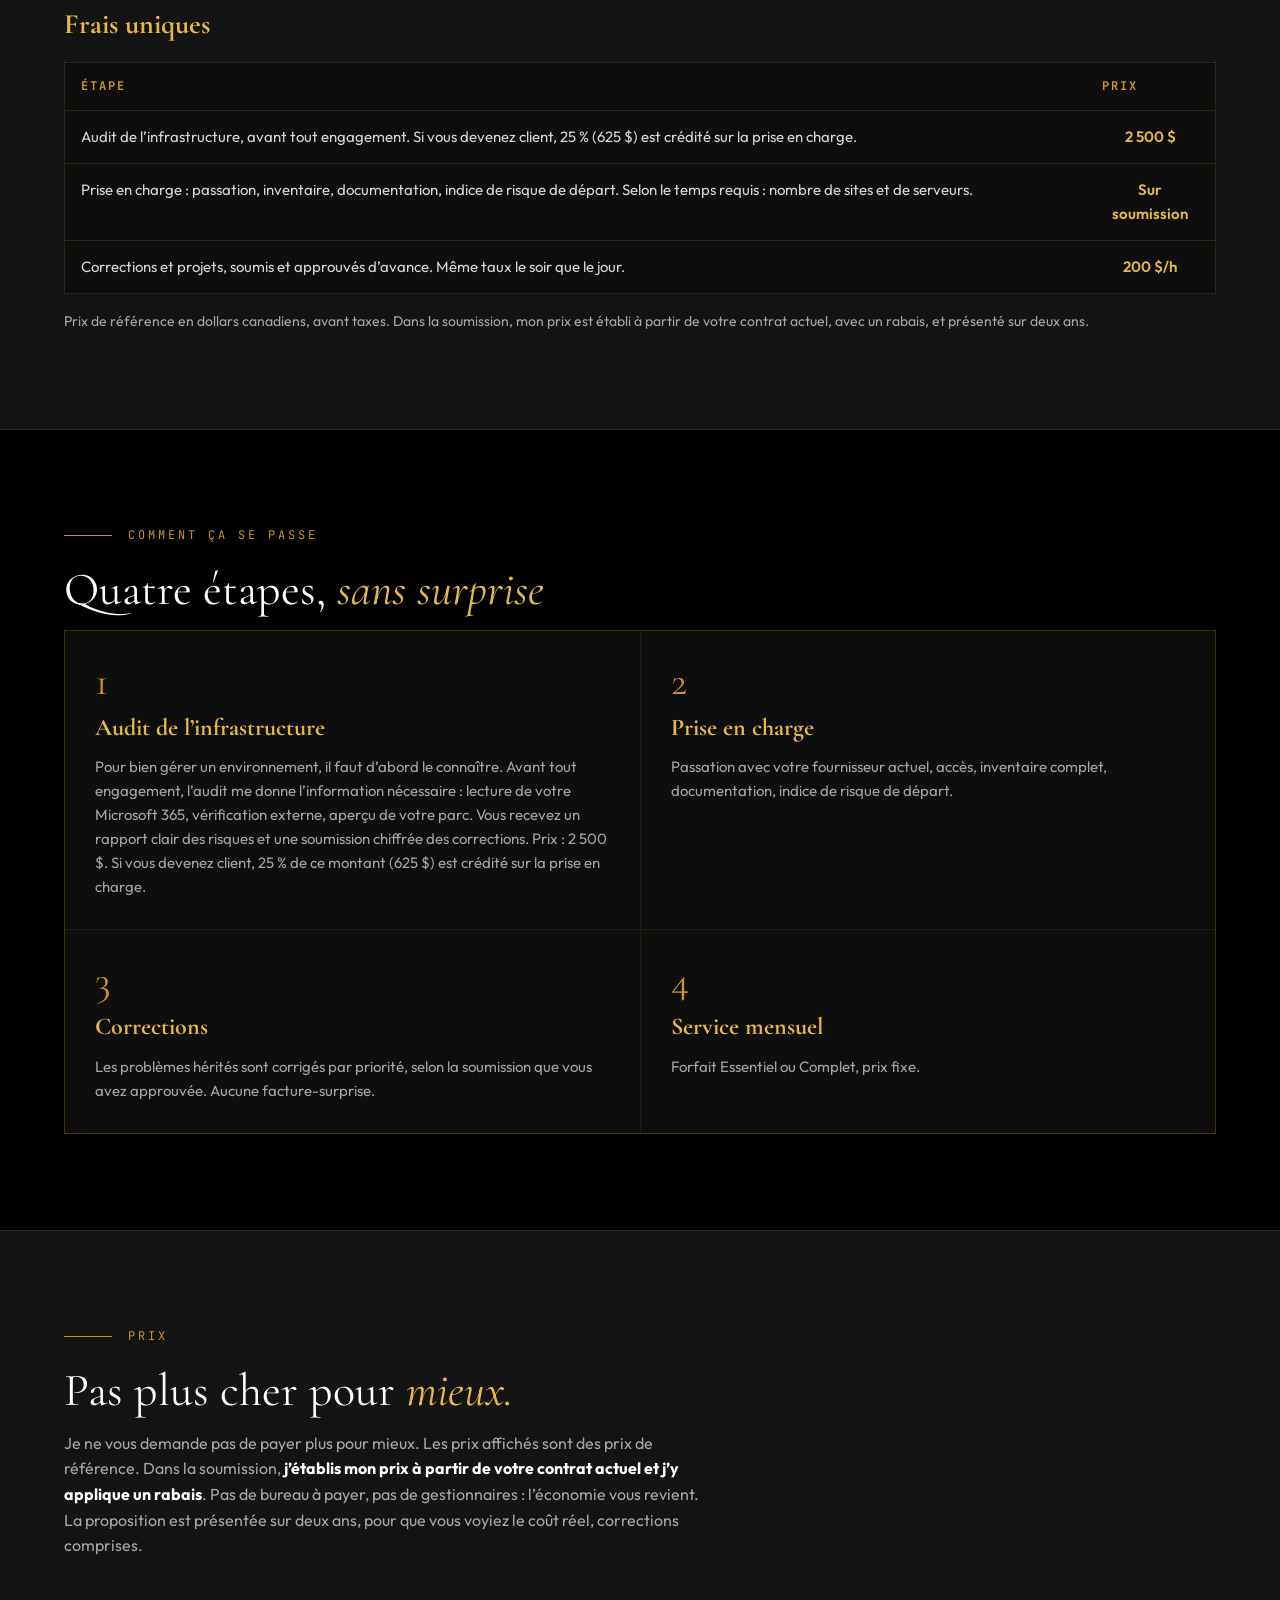
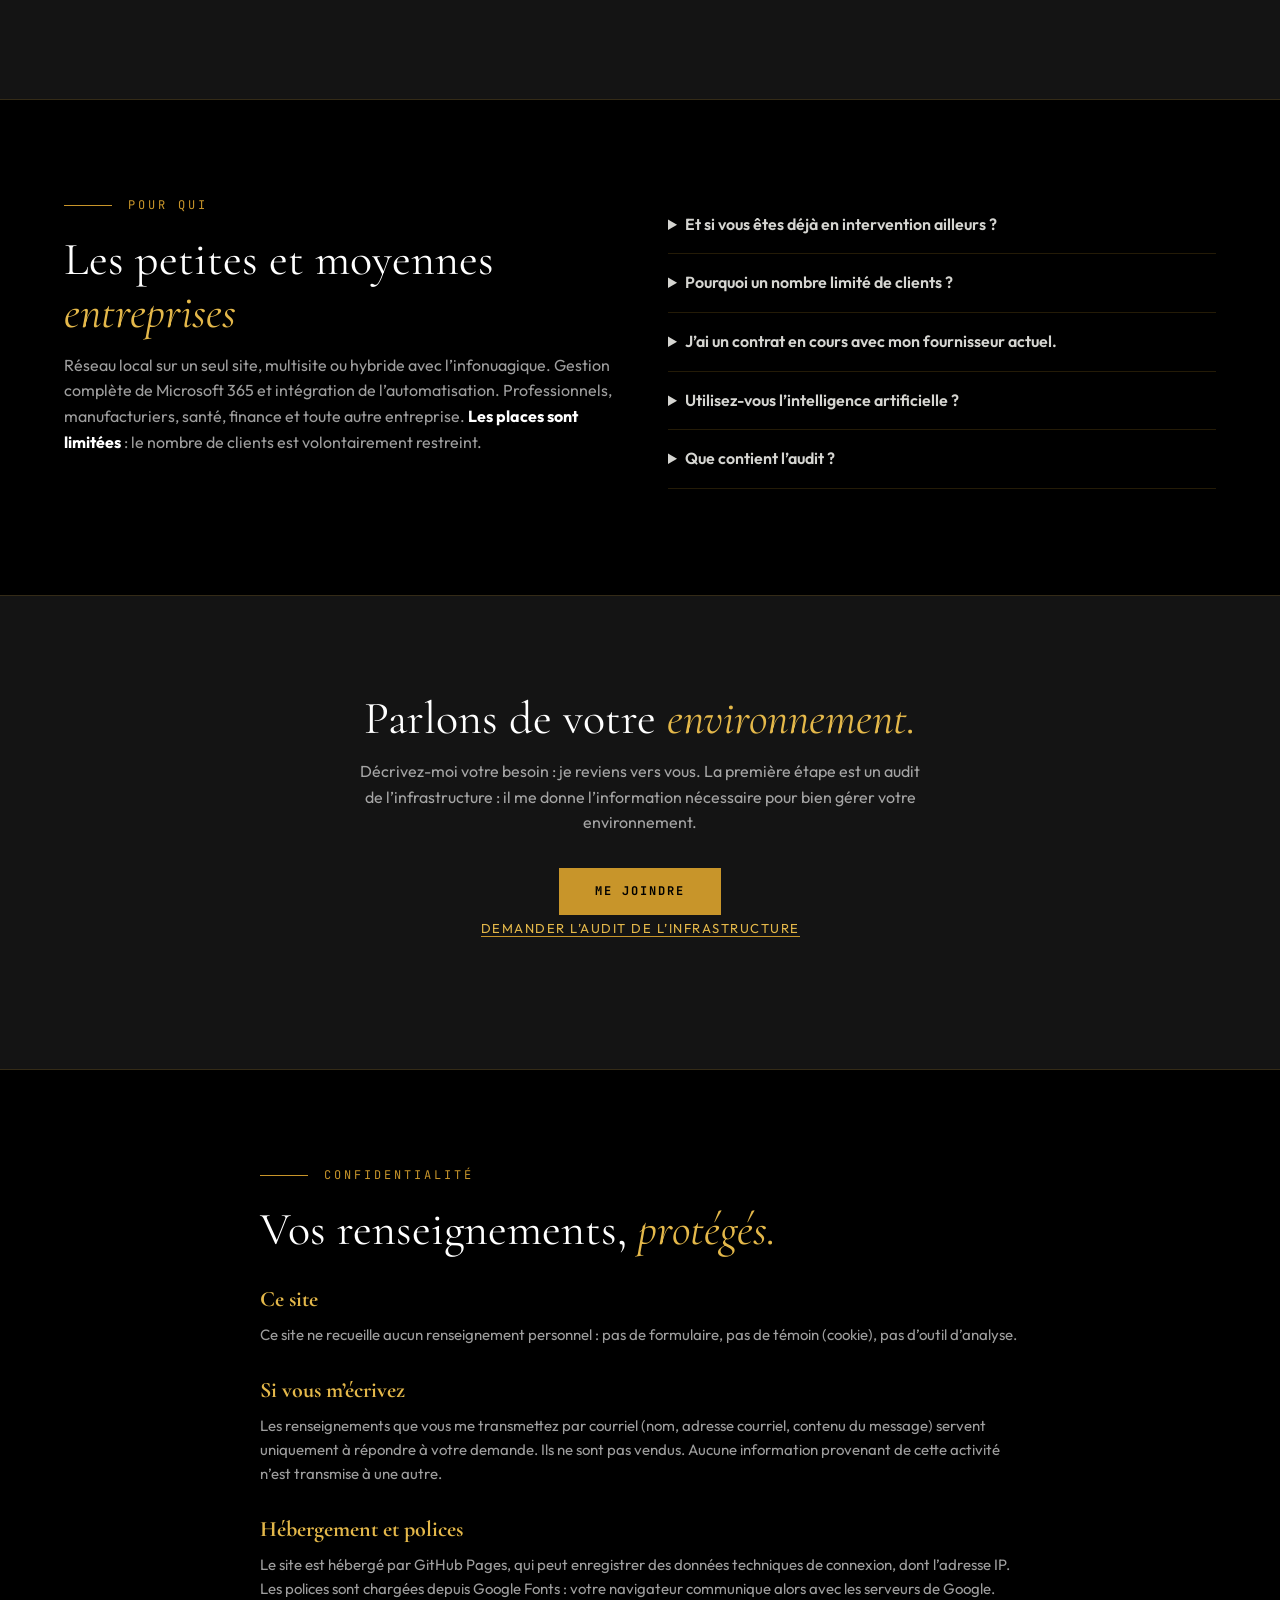
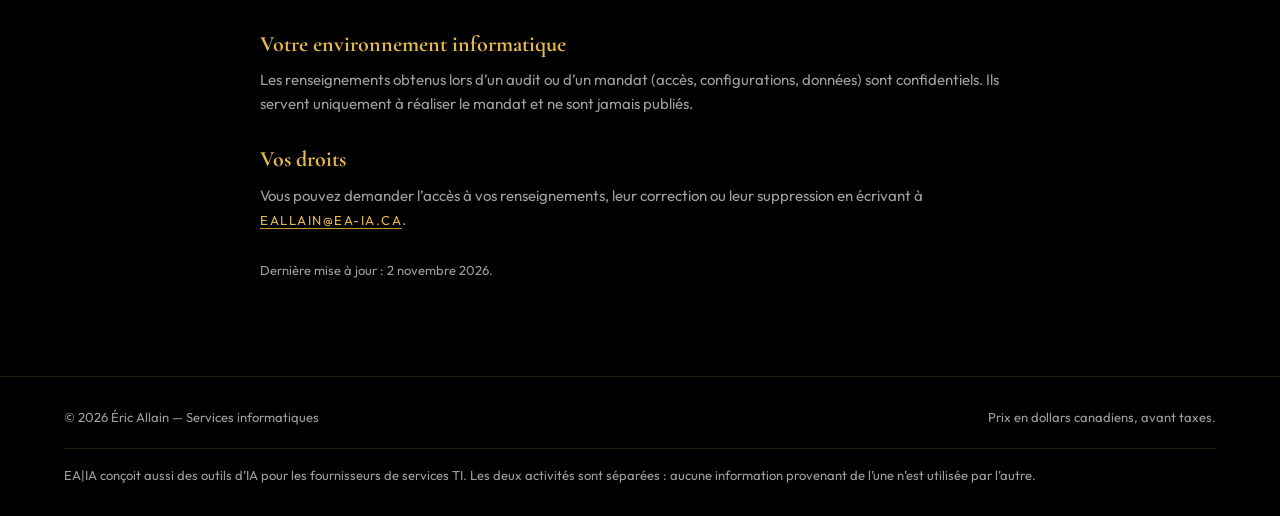
==== commit ba3275f4: "Prix de référence sans rabais (200/250 $ par utilisateur, 400 $ par serveur) ; le rabais est appliqu" ====
--- a/index.html
+++ b/index.html
@@ -4,7 +4,7 @@
 <meta charset="UTF-8">
 <meta name="viewport" content="width=device-width, initial-scale=1.0">
 <title>Services TI gérés pour PME — Éric Allain</title>
-<meta name="description" content="Services TI gérés pour petites et moyennes entreprises, places limitées : Microsoft 365, Entra ID, Intune, serveurs et Azure. Réponse directe, urgences 24/7 sans majoration, environ 15 % sous votre contrat actuel.">
+<meta name="description" content="Services TI gérés pour petites et moyennes entreprises, places limitées : Microsoft 365, Entra ID, Intune, serveurs et Azure. Réponse directe, urgences 24/7 sans majoration, rabais établi selon votre contrat actuel.">
 <meta property="og:title" content="Services TI gérés pour PME — Éric Allain">
 <meta property="og:locale" content="fr_CA">
 <meta property="og:type" content="website">
@@ -237,8 +237,8 @@
         <tr><th scope="row">Conseil stratégique mensuel (vCIO) : feuille de route, budget TI, fournisseurs</th><td>—</td><td>✓</td></tr>
         <tr><th scope="row">Cybersécurité avancée : surveillance et détection 24/7, indice de risque semestriel</th><td>—</td><td>✓</td></tr>
         <tr><th scope="row">Documentation de conformité Loi 25</th><td>—</td><td>✓</td></tr>
-        <tr class="price"><th scope="row">Par utilisateur, par mois</th><td>à partir de <b class="amt">160 $</b></td><td>à partir de <b class="amt">250 $</b></td></tr>
-        <tr class="price"><th scope="row">Par serveur, par mois</th><td>320 $</td><td>320 $</td></tr>
+        <tr class="price"><th scope="row">Par utilisateur, par mois</th><td>à partir de <b class="amt">200 $</b></td><td>à partir de <b class="amt">250 $</b></td></tr>
+        <tr class="price"><th scope="row">Par serveur, par mois</th><td>400 $</td><td>400 $</td></tr>
       </tbody>
     </table>
     <ul class="notes">
@@ -254,7 +254,7 @@
         <tr><th scope="row">Corrections et projets, soumis et approuvés d’avance. Même taux le soir que le jour.</th><td>200 $/h</td></tr>
       </tbody>
     </table>
-    <p class="notes-p">Prix indicatifs en dollars canadiens, avant taxes. La proposition finale est établie selon votre contrat actuel et présentée sur deux ans.</p>
+    <p class="notes-p">Prix de référence en dollars canadiens, avant taxes. Dans la soumission, mon prix est établi à partir de votre contrat actuel, avec un rabais, et présenté sur deux ans.</p>
   </div>
 </section>
 
@@ -275,7 +275,7 @@
   <div class="wrap">
     <div class="label"><i></i><span>Prix</span></div>
     <h2 class="h">Pas plus cher pour <em>mieux.</em></h2>
-    <p class="intro">Je ne vous demande pas de payer plus pour mieux. Pour un service équivalent, mon prix est d’environ <strong>15 % inférieur à votre contrat actuel</strong>. Pas de bureau à payer, pas de gestionnaires : l’économie vous revient. La proposition est présentée sur deux ans, pour que vous voyiez le coût réel, corrections comprises.</p>
+    <p class="intro">Je ne vous demande pas de payer plus pour mieux. Les prix affichés sont des prix de référence. Dans la soumission, <strong>j’établis mon prix à partir de votre contrat actuel et j’y applique un rabais</strong>. Pas de bureau à payer, pas de gestionnaires : l’économie vous revient. La proposition est présentée sur deux ans, pour que vous voyiez le coût réel, corrections comprises.</p>
   </div>
 </section>
 
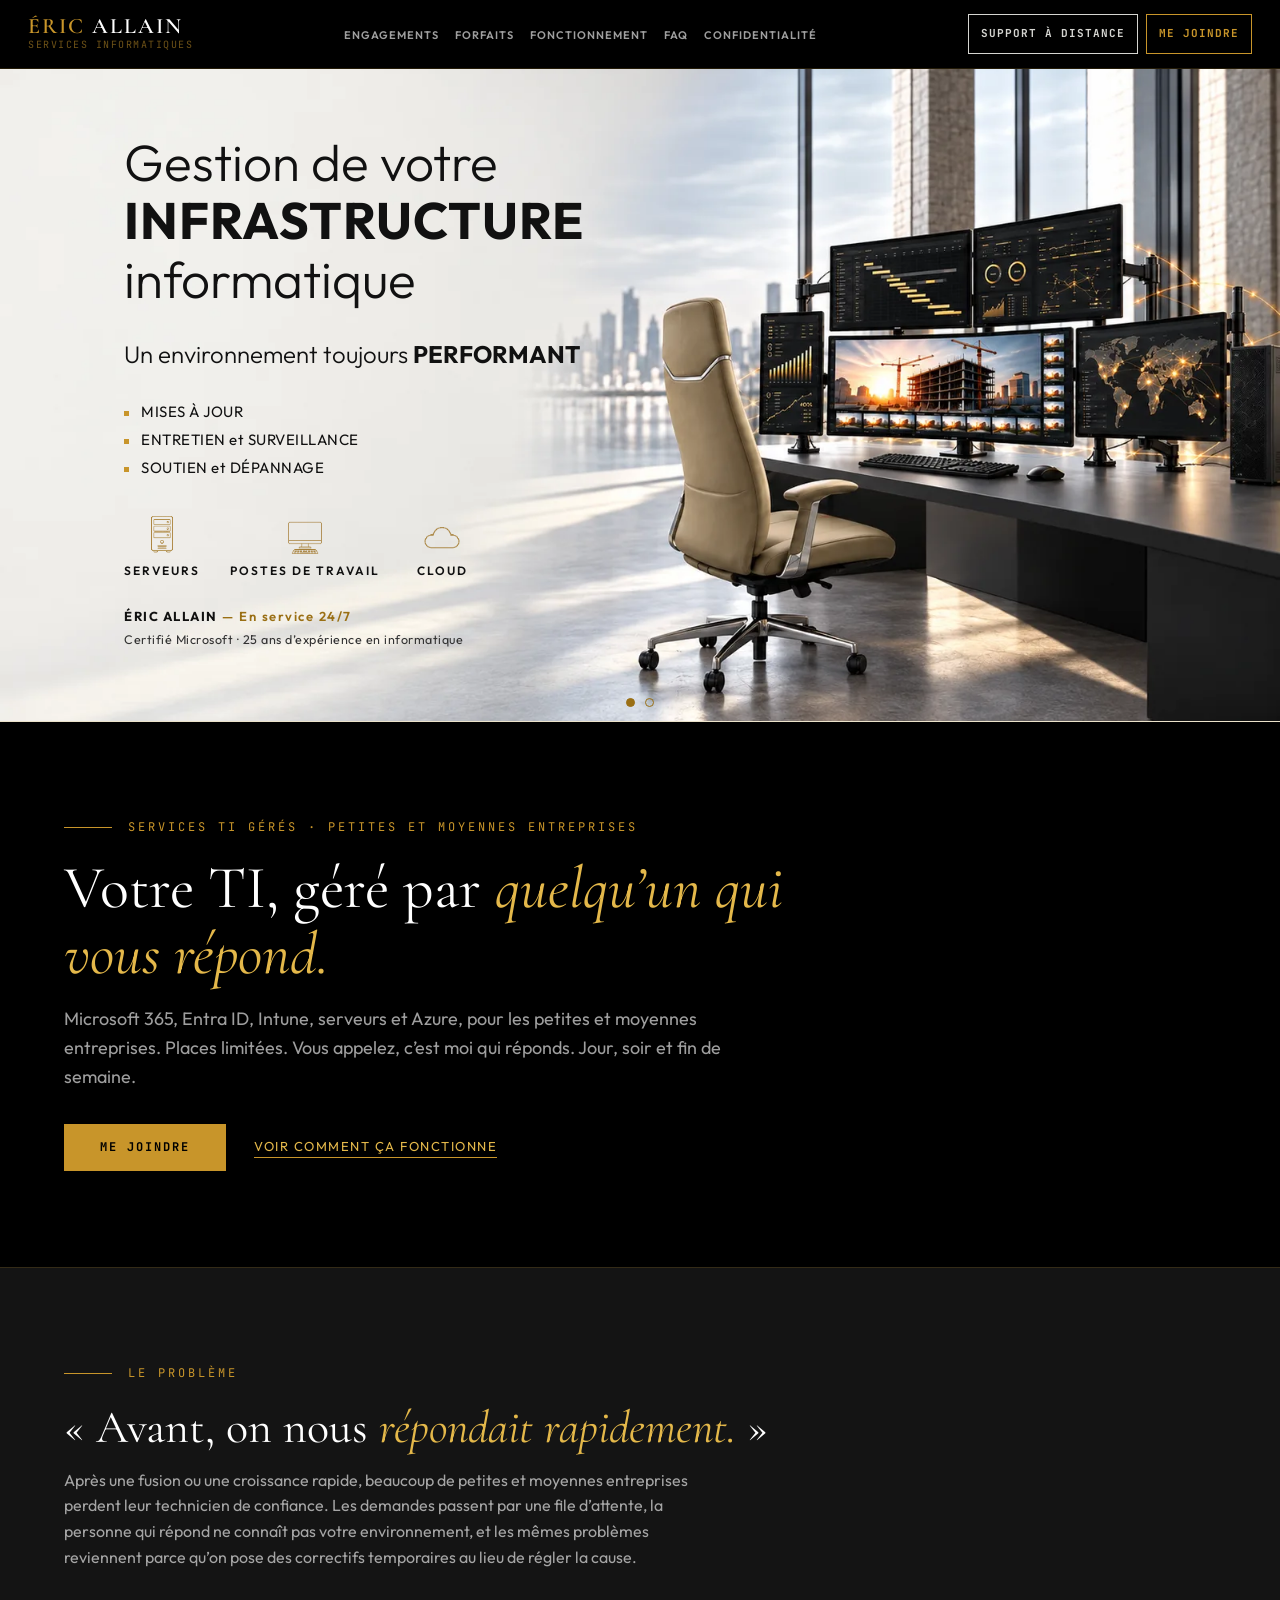
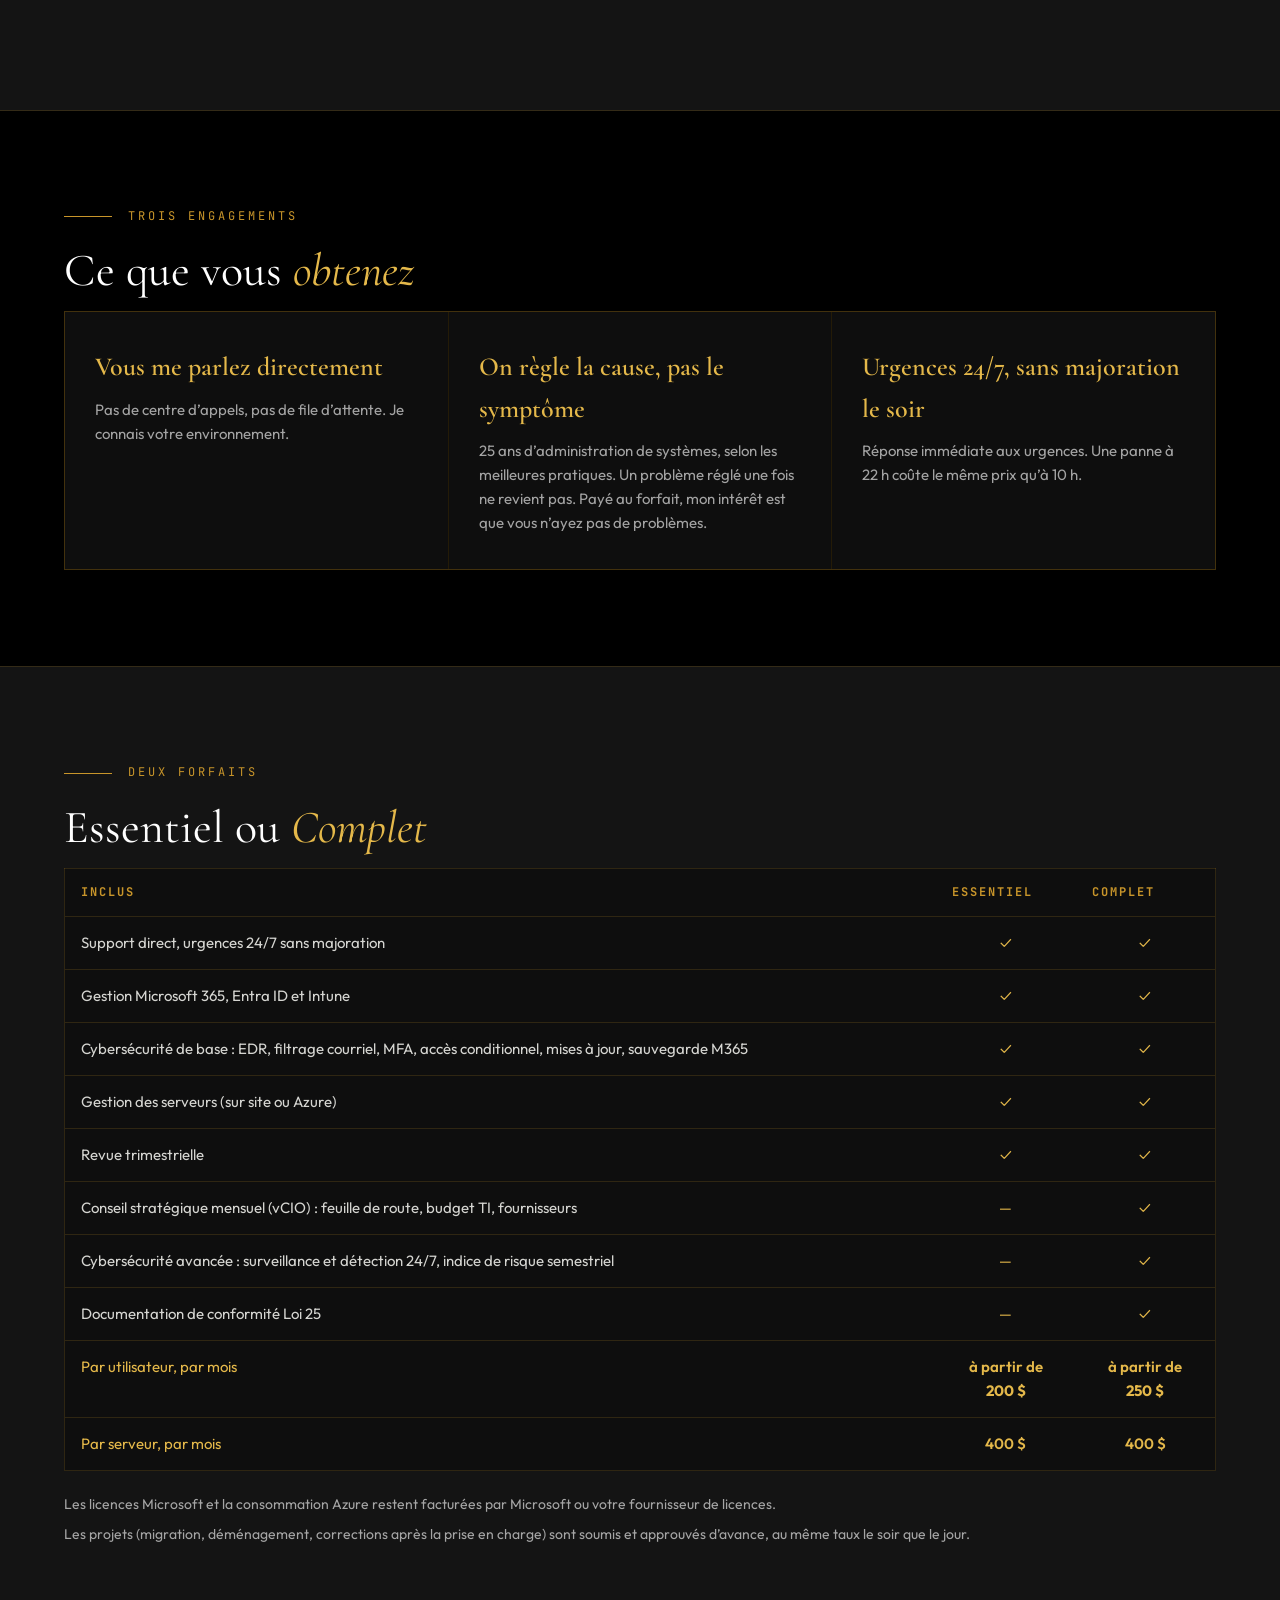
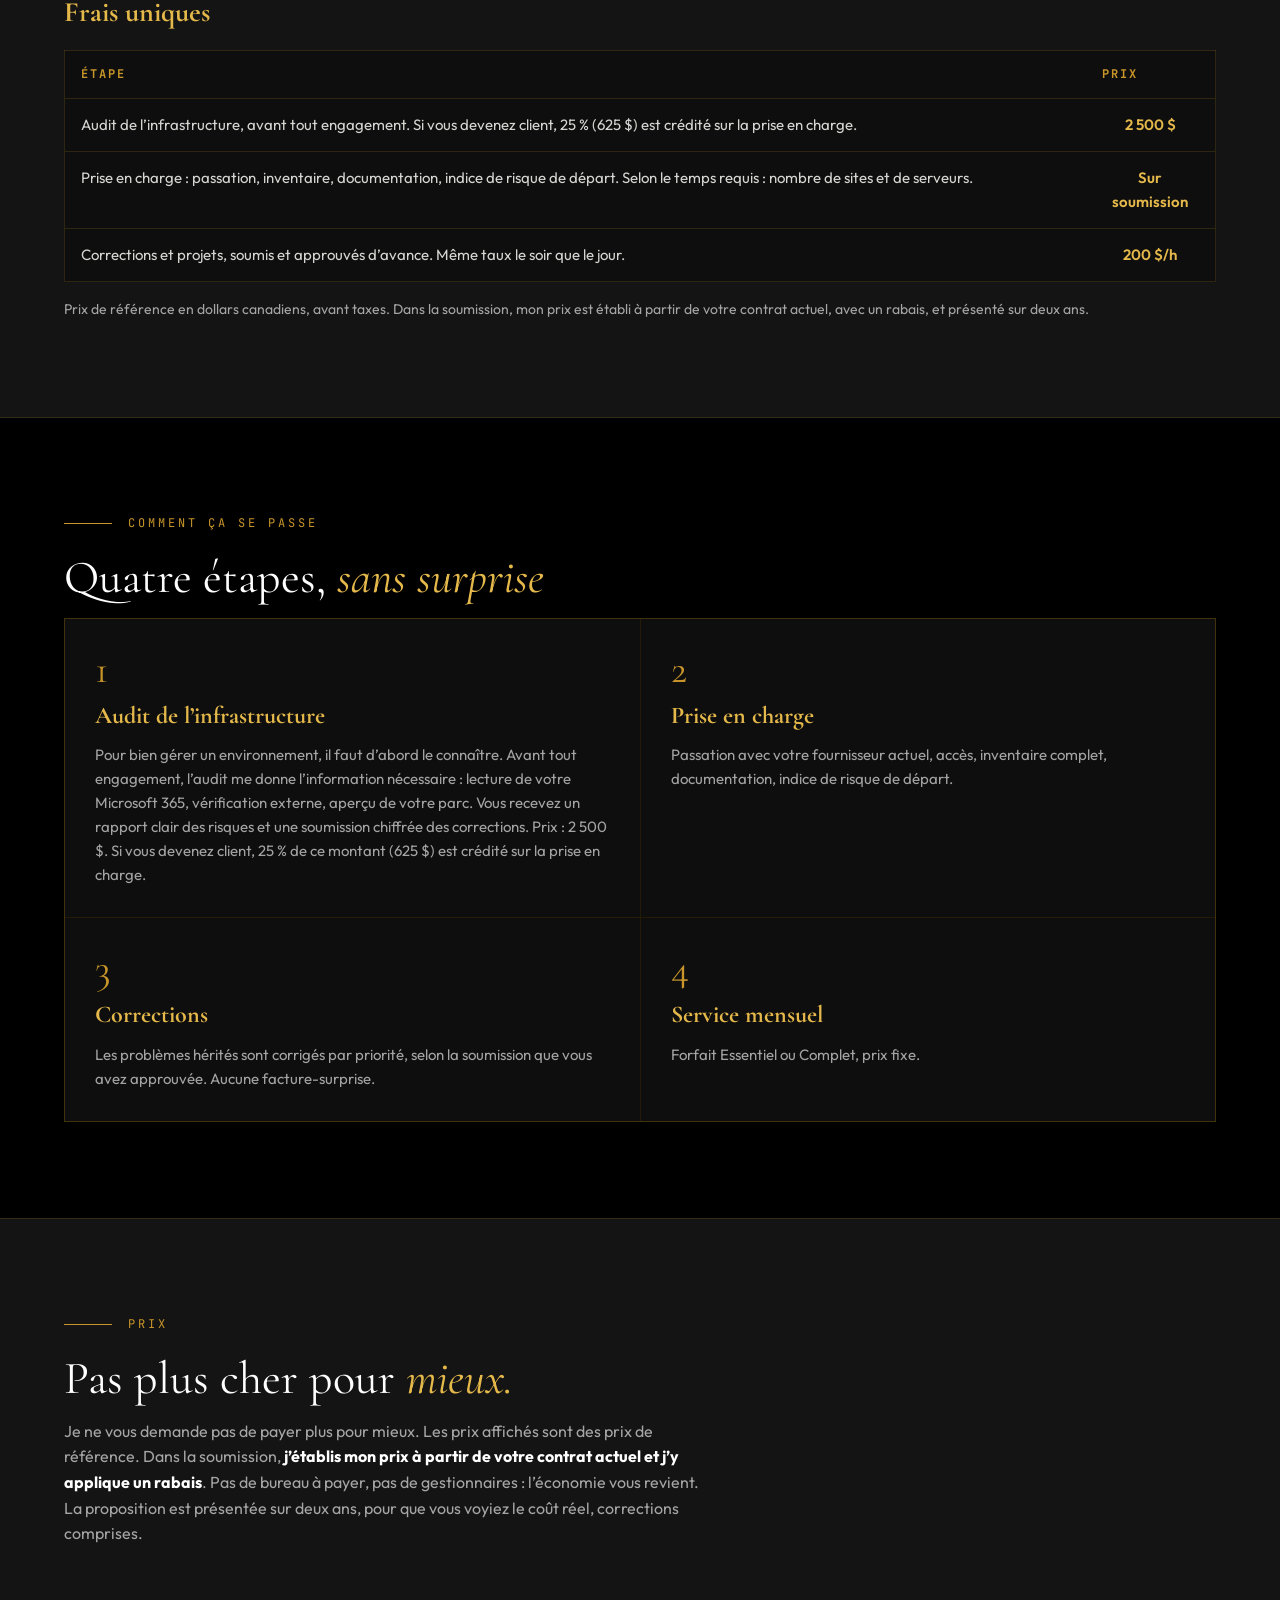
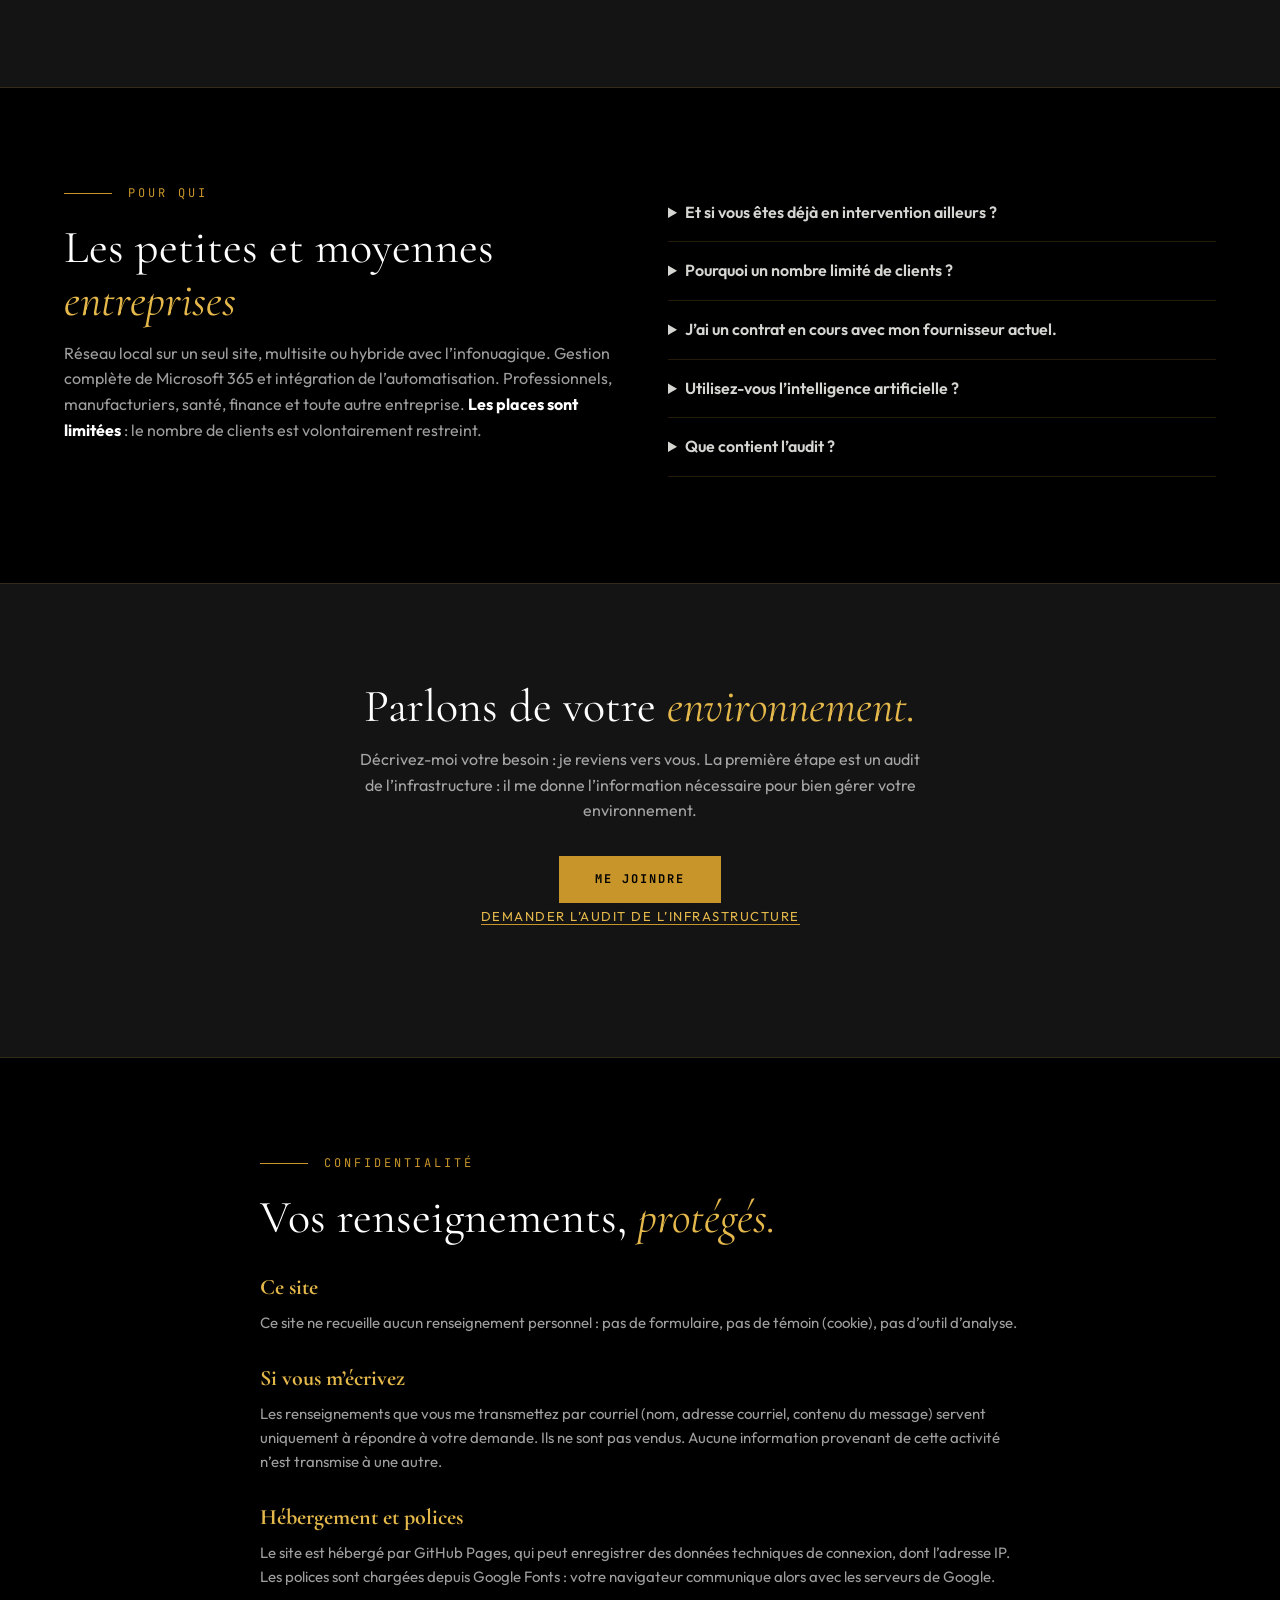
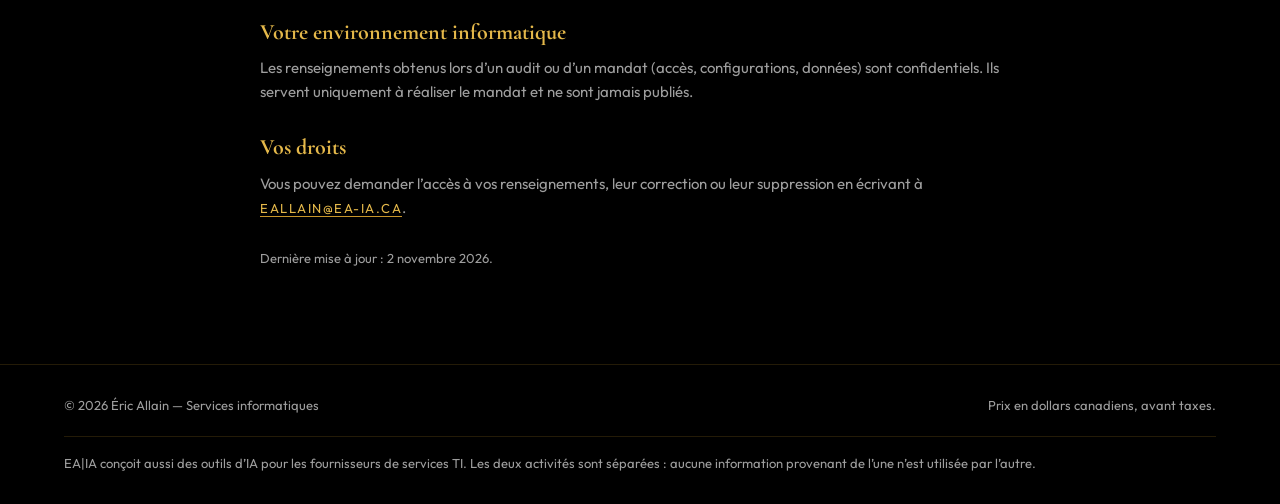
==== commit 4e1b9ece: "Bouton « Support à distance » (ScreenConnect Passport) dans la barre du haut Co-Authored-By: Claude " ====
--- a/index.html
+++ b/index.html
@@ -29,6 +29,10 @@
 .nav-links a:hover{color:var(--gold-light)}
 .nav-cta{border:1px solid var(--gold);color:var(--gold);padding:10px 24px;font-family:'JetBrains Mono',monospace;font-size:11px;font-weight:700;letter-spacing:2px;text-transform:uppercase;transition:.25s;white-space:nowrap}
 .nav-cta:hover{background:var(--gold);color:var(--black)}
+.nav-actions{display:flex;gap:12px;align-items:center;flex-wrap:wrap;justify-content:flex-end}
+.nav-support{border:1px solid var(--silver);color:var(--silver);padding:10px 20px;font-family:'JetBrains Mono',monospace;font-size:11px;font-weight:700;letter-spacing:2px;text-transform:uppercase;transition:.25s;white-space:nowrap}
+.nav-support:hover{background:var(--silver);color:var(--black)}
+@media(min-width:901px) and (max-width:1100px){nav{flex-wrap:wrap;row-gap:10px}.nav-links{order:3;flex-basis:100%;justify-content:center}}
 
 /* BANNIÈRE — aucun lien, aucun bouton de navigation */
 .banner{position:relative;background:#f3f2ee;color:#111;overflow:hidden;border-bottom:1px solid var(--border)}
@@ -54,7 +58,7 @@
 .dots{position:absolute;left:50%;bottom:14px;transform:translateX(-50%);display:flex;gap:10px;z-index:3}
 .dots button{width:9px;height:9px;border-radius:50%;border:1px solid #9a6f14;background:transparent;cursor:pointer;padding:0}
 .dots button[aria-current="true"]{background:#9a6f14}
-@media(min-width:901px) and (max-width:1180px){nav{padding:14px 28px;gap:16px}.nav-links{gap:16px}.nav-links a{letter-spacing:1px;font-size:11px}.nav-cta{padding:10px 16px}.brand-name{font-size:22px;letter-spacing:2px}.brand-tag{letter-spacing:1.5px;font-size:10px}}
+@media(min-width:901px) and (max-width:1360px){nav{padding:14px 28px;gap:16px}.nav-links{gap:16px}.nav-links a{letter-spacing:1px;font-size:11px}.nav-cta,.nav-support{padding:10px 12px;letter-spacing:1px}.nav-actions{gap:8px}.brand-name{font-size:22px;letter-spacing:2px}.brand-tag{letter-spacing:1.5px;font-size:10px}}
 
 /* SECTIONS */
 section.s{padding:96px 64px;position:relative}
@@ -149,7 +153,10 @@
     <li><a href="#faq">FAQ</a></li>
     <li><a href="#confidentialite">Confidentialité</a></li>
   </ul>
-  <a class="nav-cta" href="mailto:eallain@ea-ia.ca?subject=Services%20TI%20-%20Demande">Me joindre</a>
+  <div class="nav-actions">
+    <a class="nav-support" href="https://passport.screenconnect.com/" target="_blank" rel="noopener noreferrer">Support à distance</a>
+    <a class="nav-cta" href="mailto:eallain@ea-ia.ca?subject=Services%20TI%20-%20Demande">Me joindre</a>
+  </div>
 </nav>
 
 <header class="banner" aria-roledescription="carrousel" aria-label="Présentation">
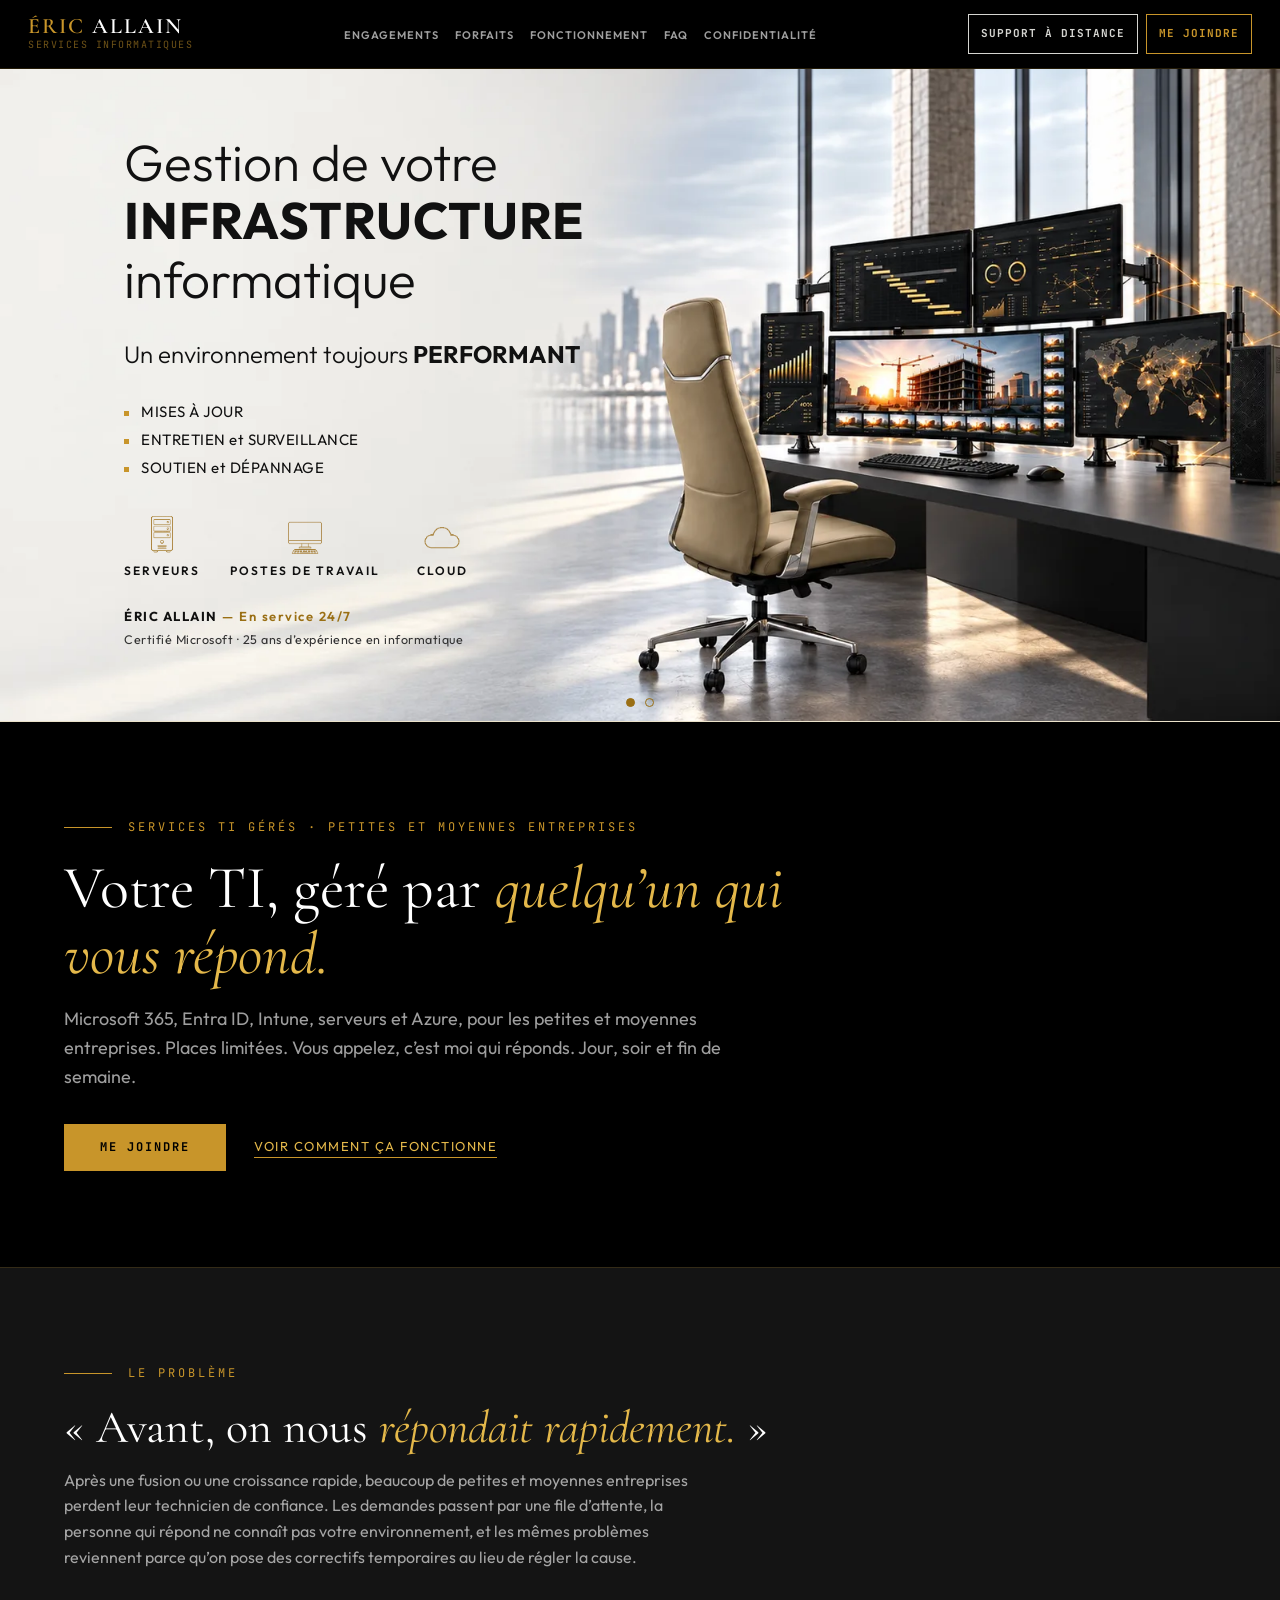
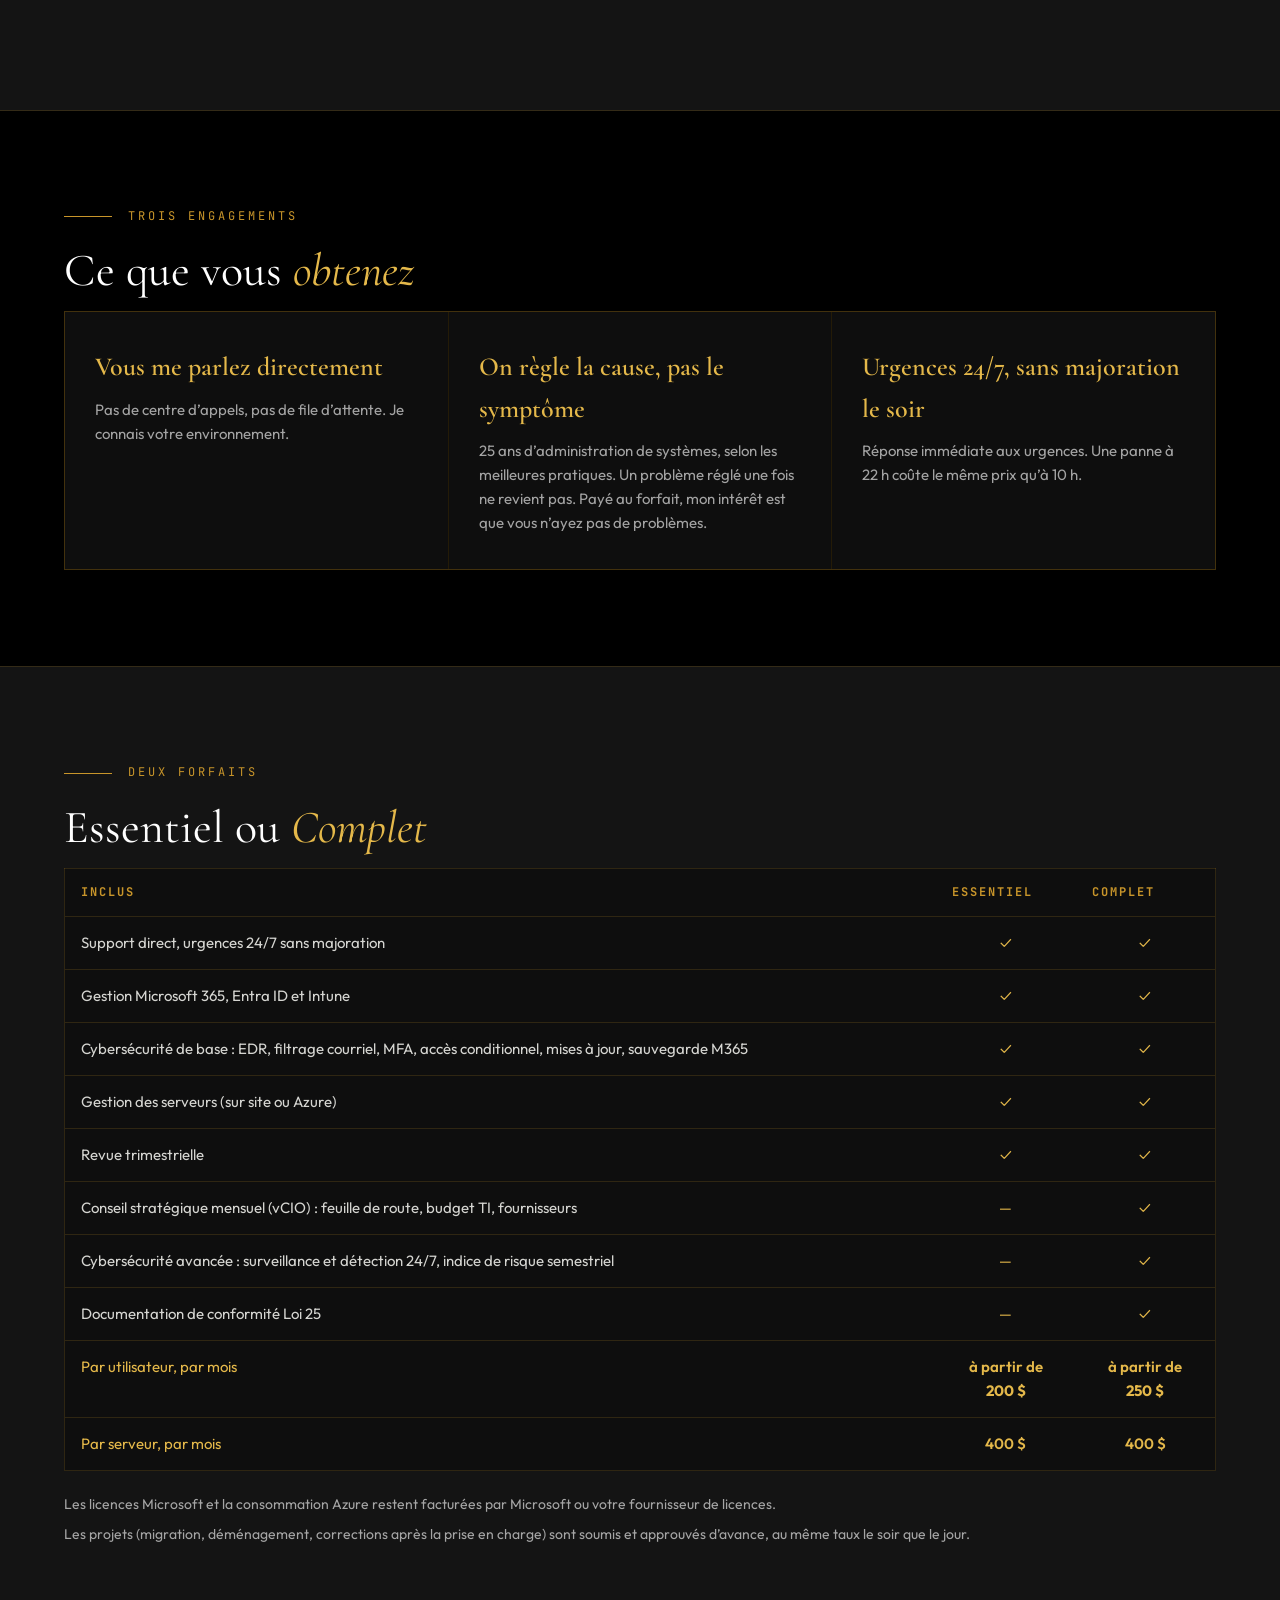
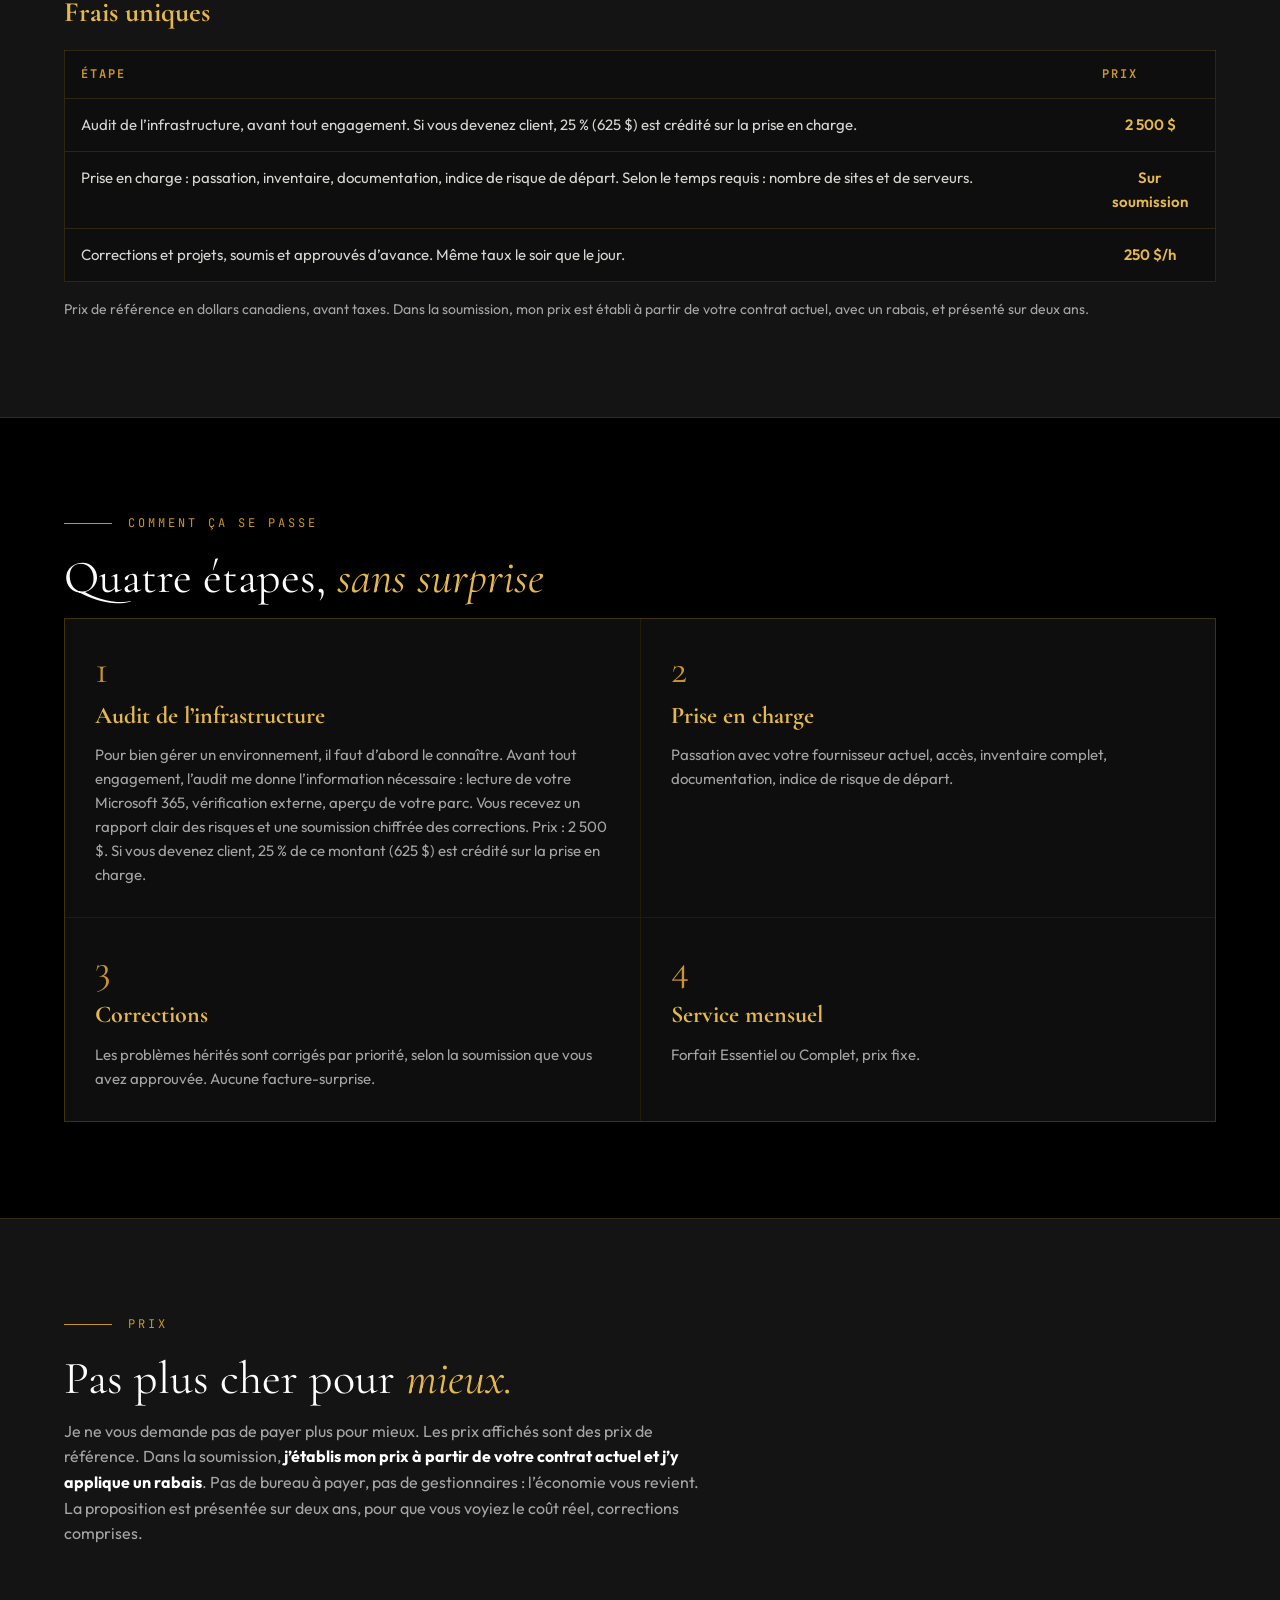
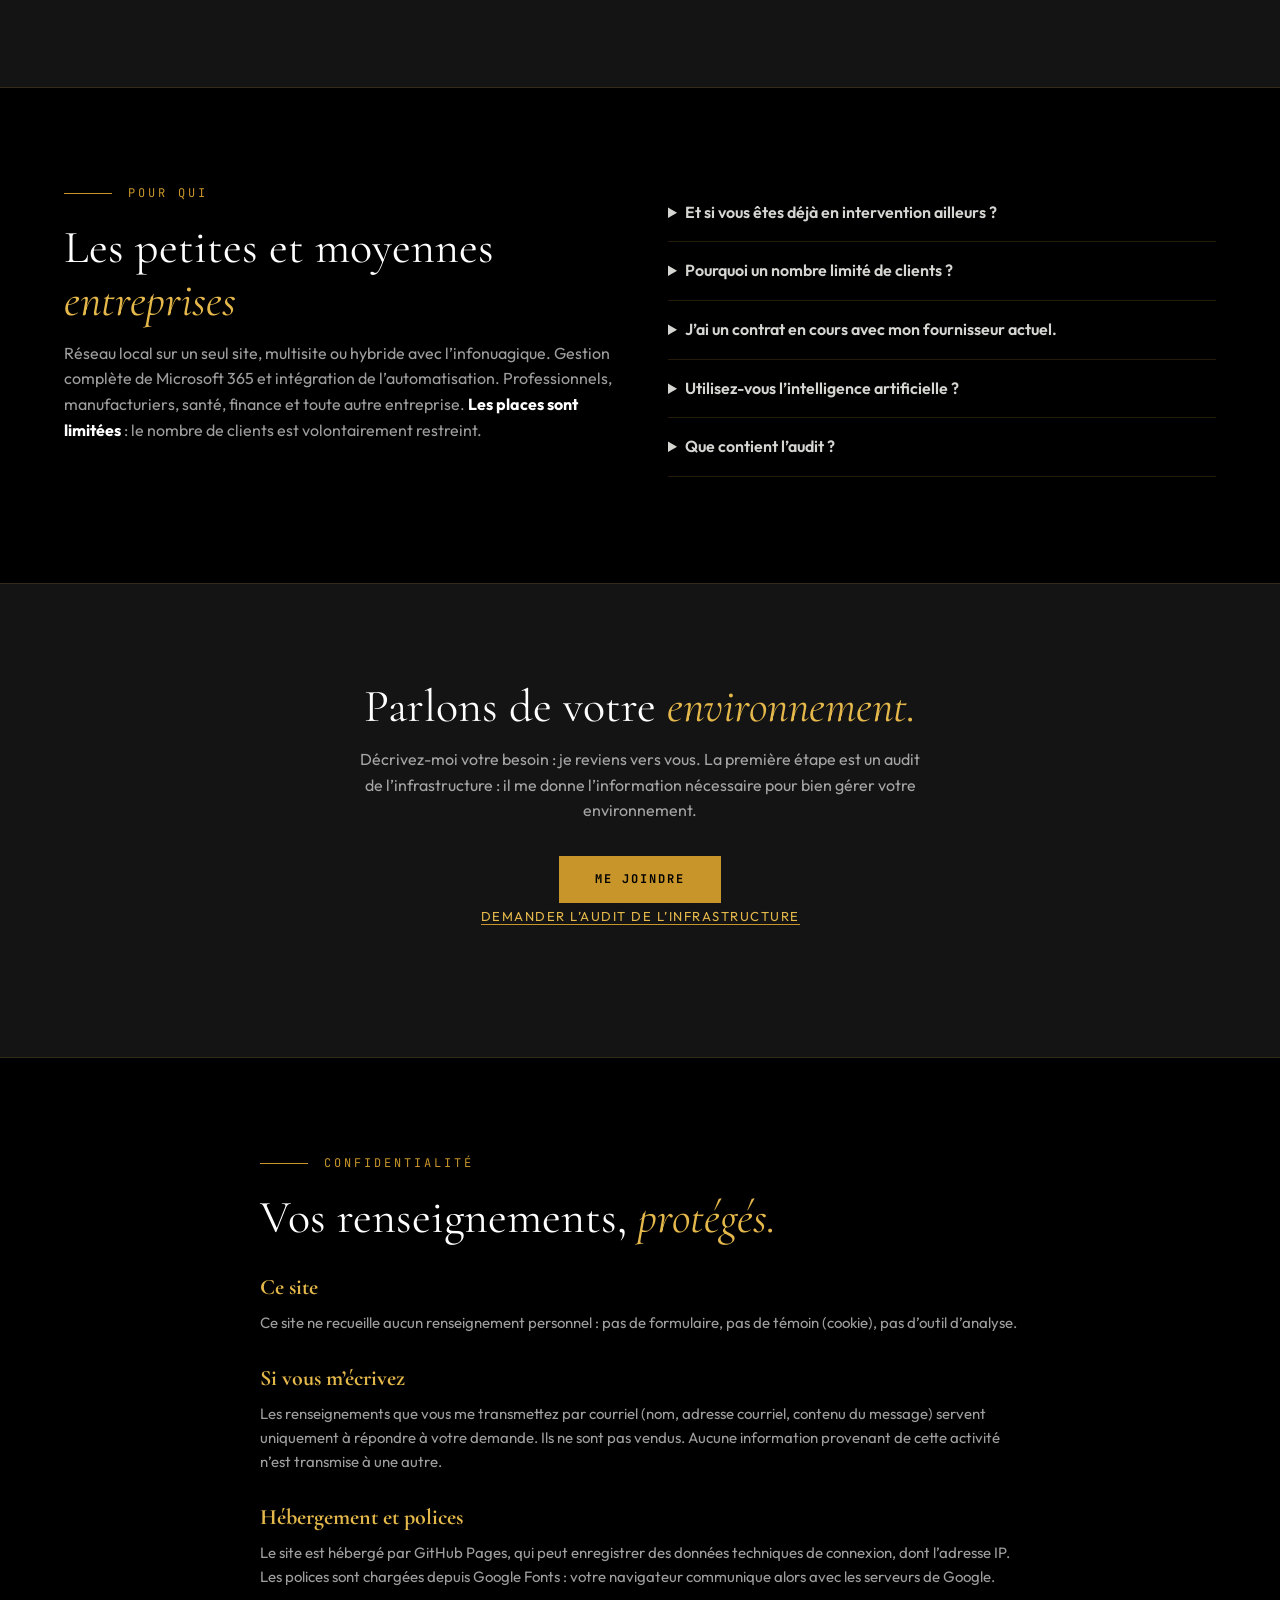
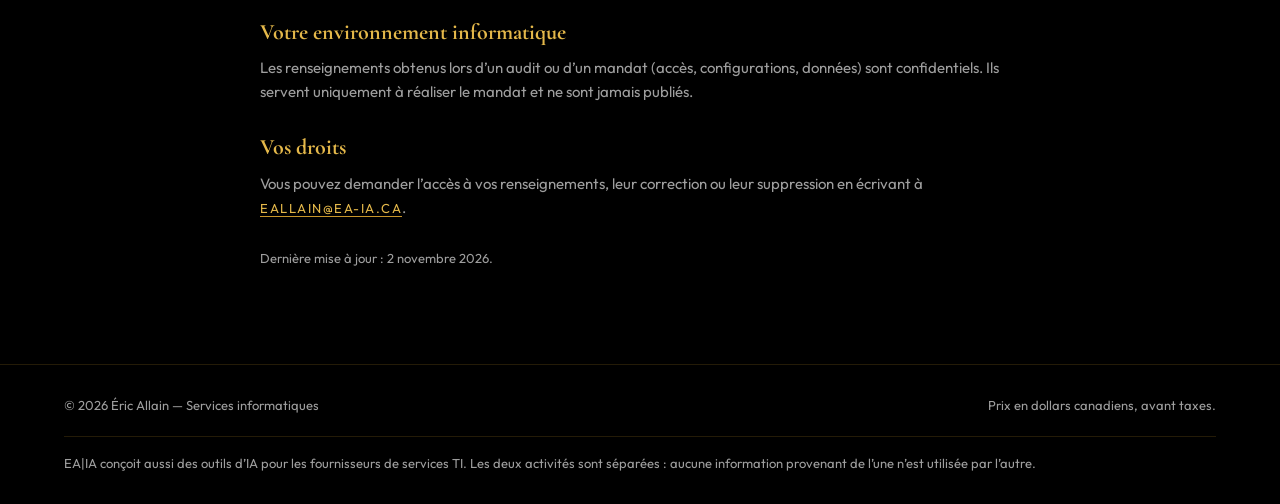
==== commit 4a855d1c: "Corrections et projets : 250 $/h Co-Authored-By: Claude Sonnet 5.5 <noreply@anthropic.com> Claude-Se" ====
--- a/index.html
+++ b/index.html
@@ -258,7 +258,7 @@
       <tbody>
         <tr><th scope="row">Audit de l’infrastructure, avant tout engagement. Si vous devenez client, 25 % (625 $) est crédité sur la prise en charge.</th><td>2 500 $</td></tr>
         <tr><th scope="row">Prise en charge : passation, inventaire, documentation, indice de risque de départ. Selon le temps requis : nombre de sites et de serveurs.</th><td class="wrap">Sur soumission</td></tr>
-        <tr><th scope="row">Corrections et projets, soumis et approuvés d’avance. Même taux le soir que le jour.</th><td>200 $/h</td></tr>
+        <tr><th scope="row">Corrections et projets, soumis et approuvés d’avance. Même taux le soir que le jour.</th><td>250 $/h</td></tr>
       </tbody>
     </table>
     <p class="notes-p">Prix de référence en dollars canadiens, avant taxes. Dans la soumission, mon prix est établi à partir de votre contrat actuel, avec un rabais, et présenté sur deux ans.</p>
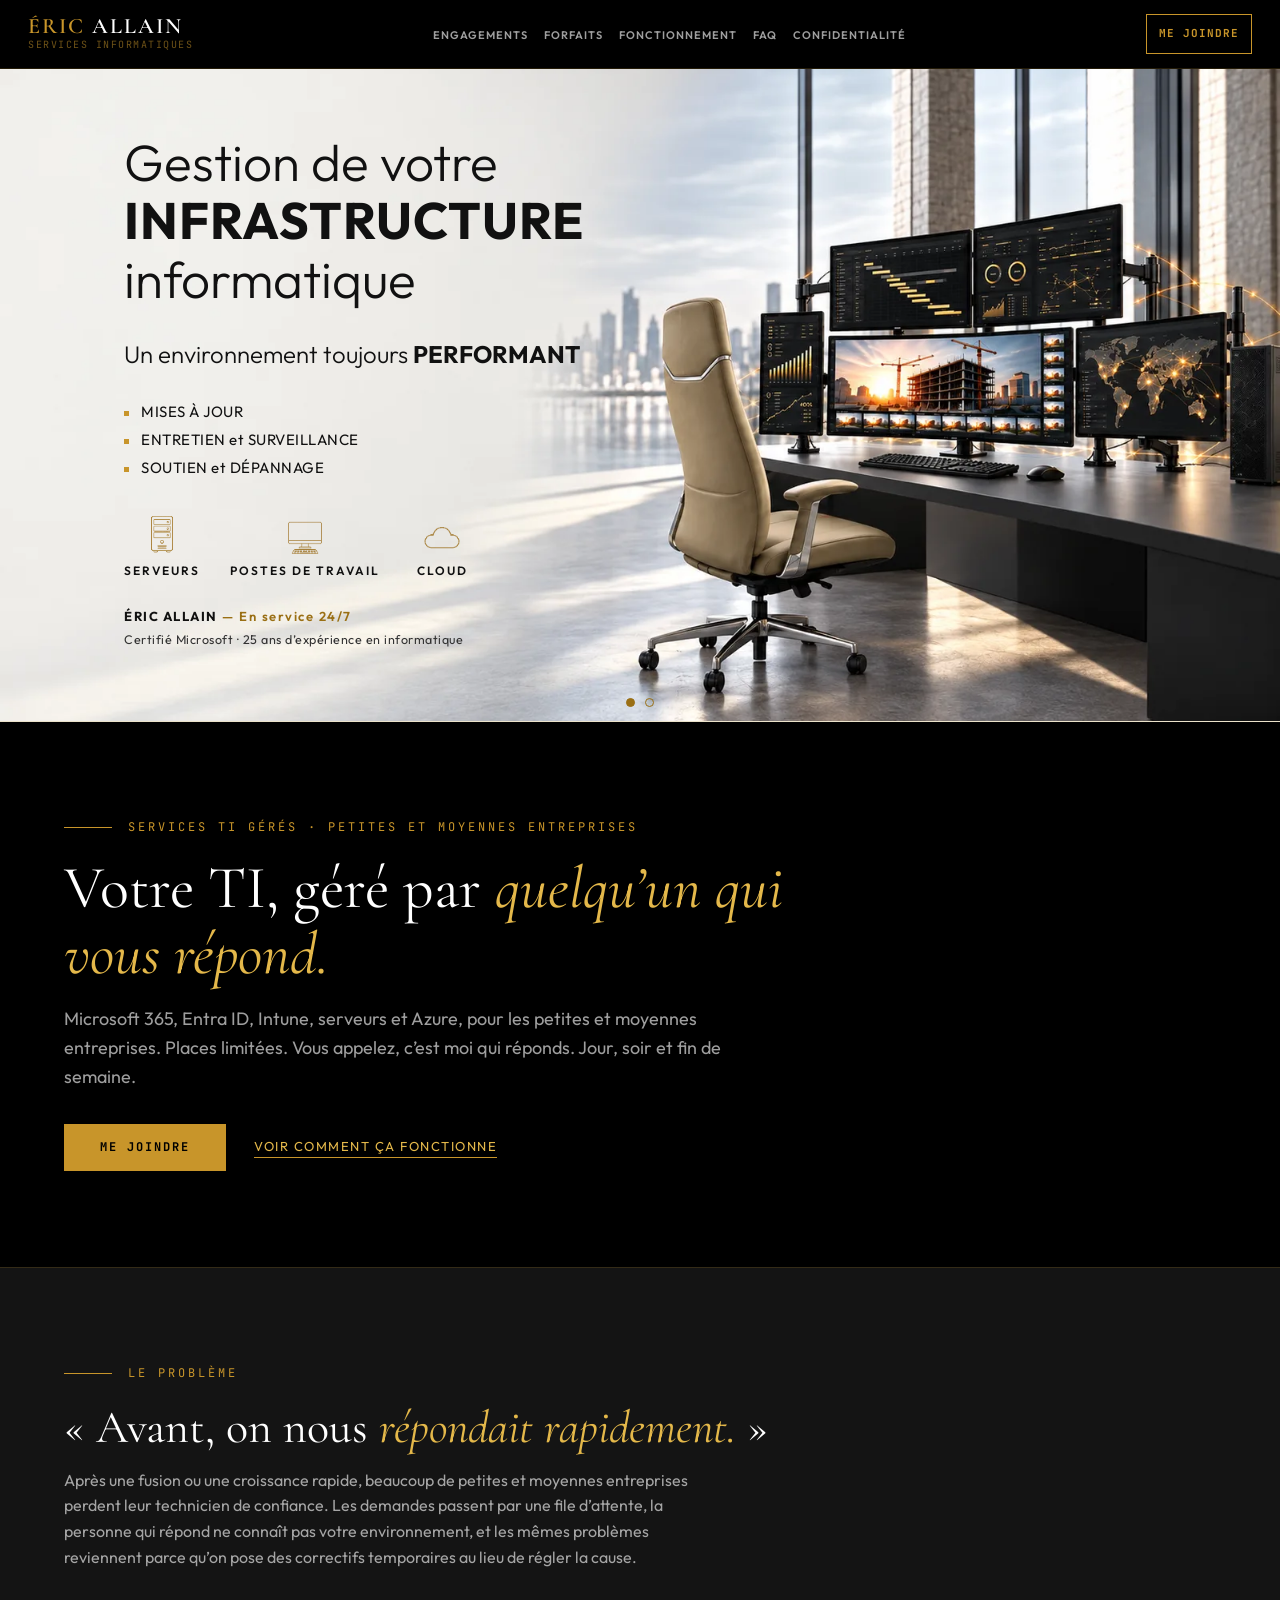
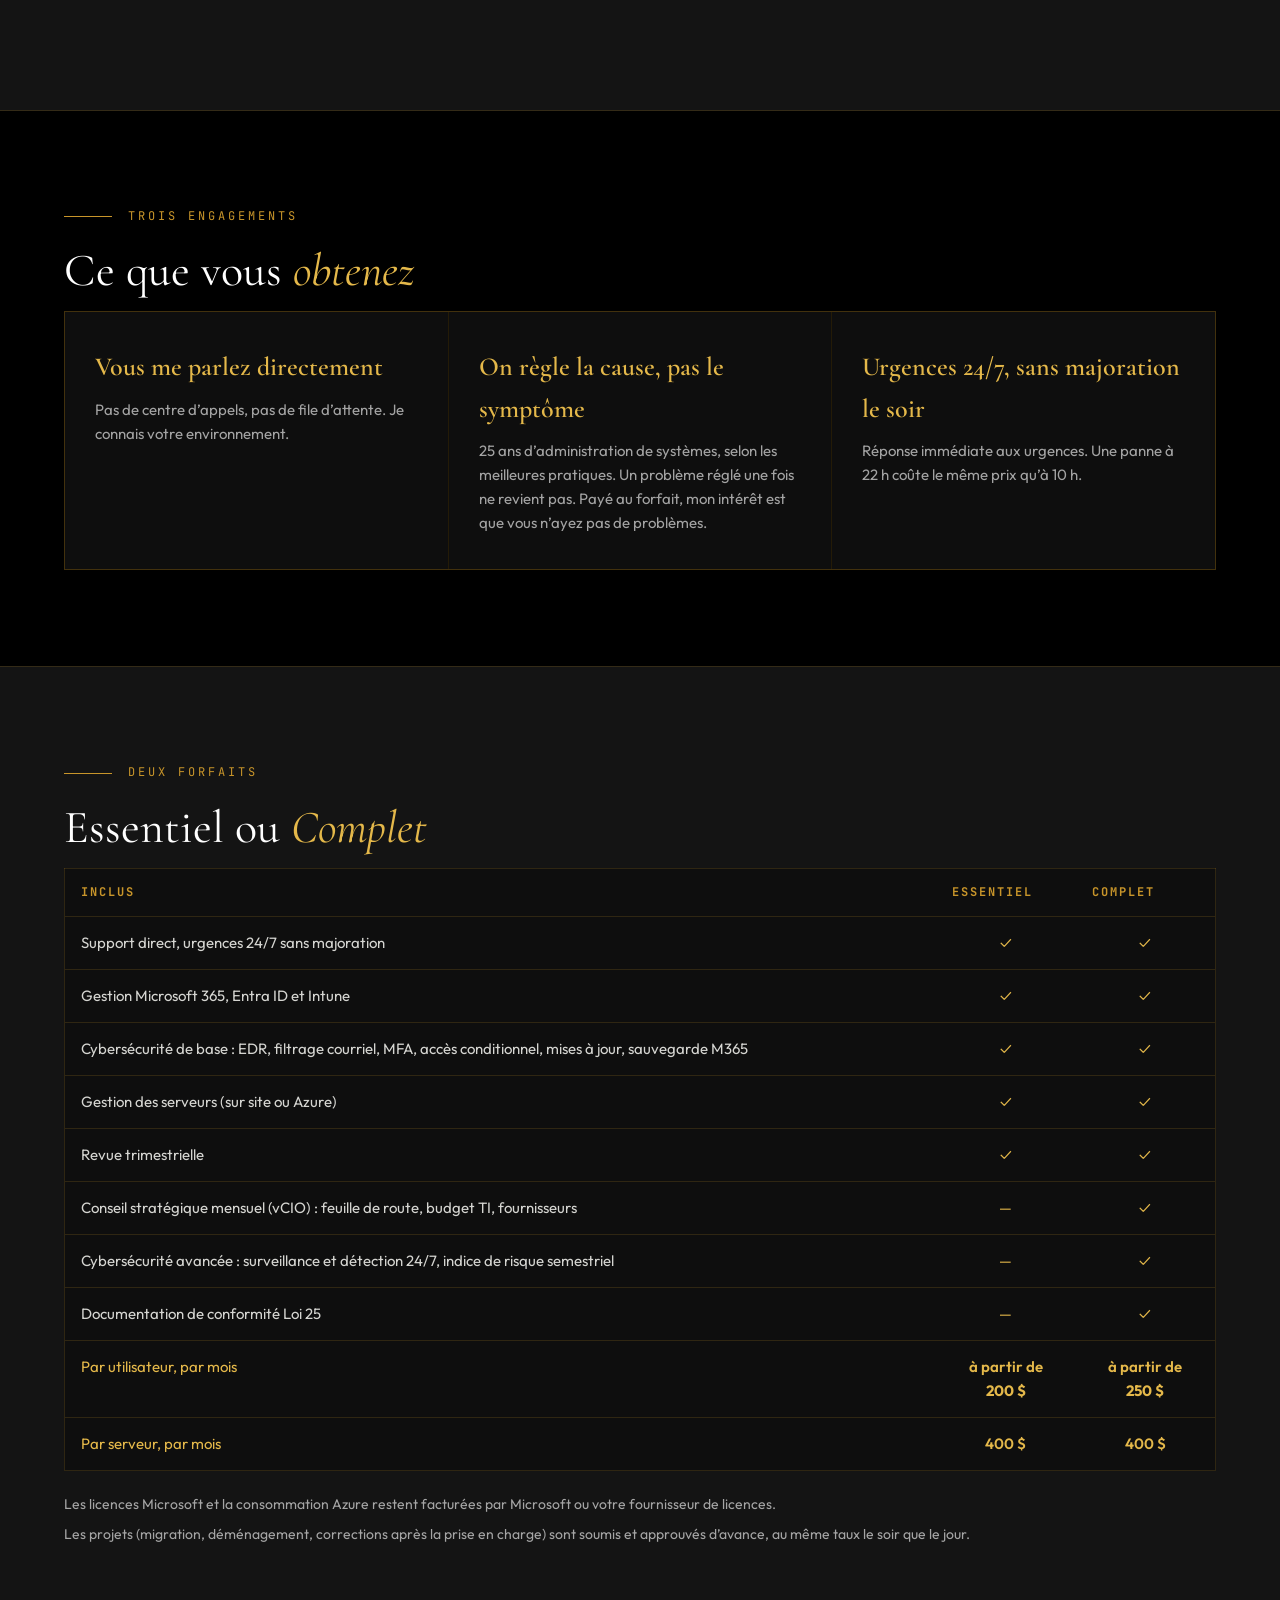
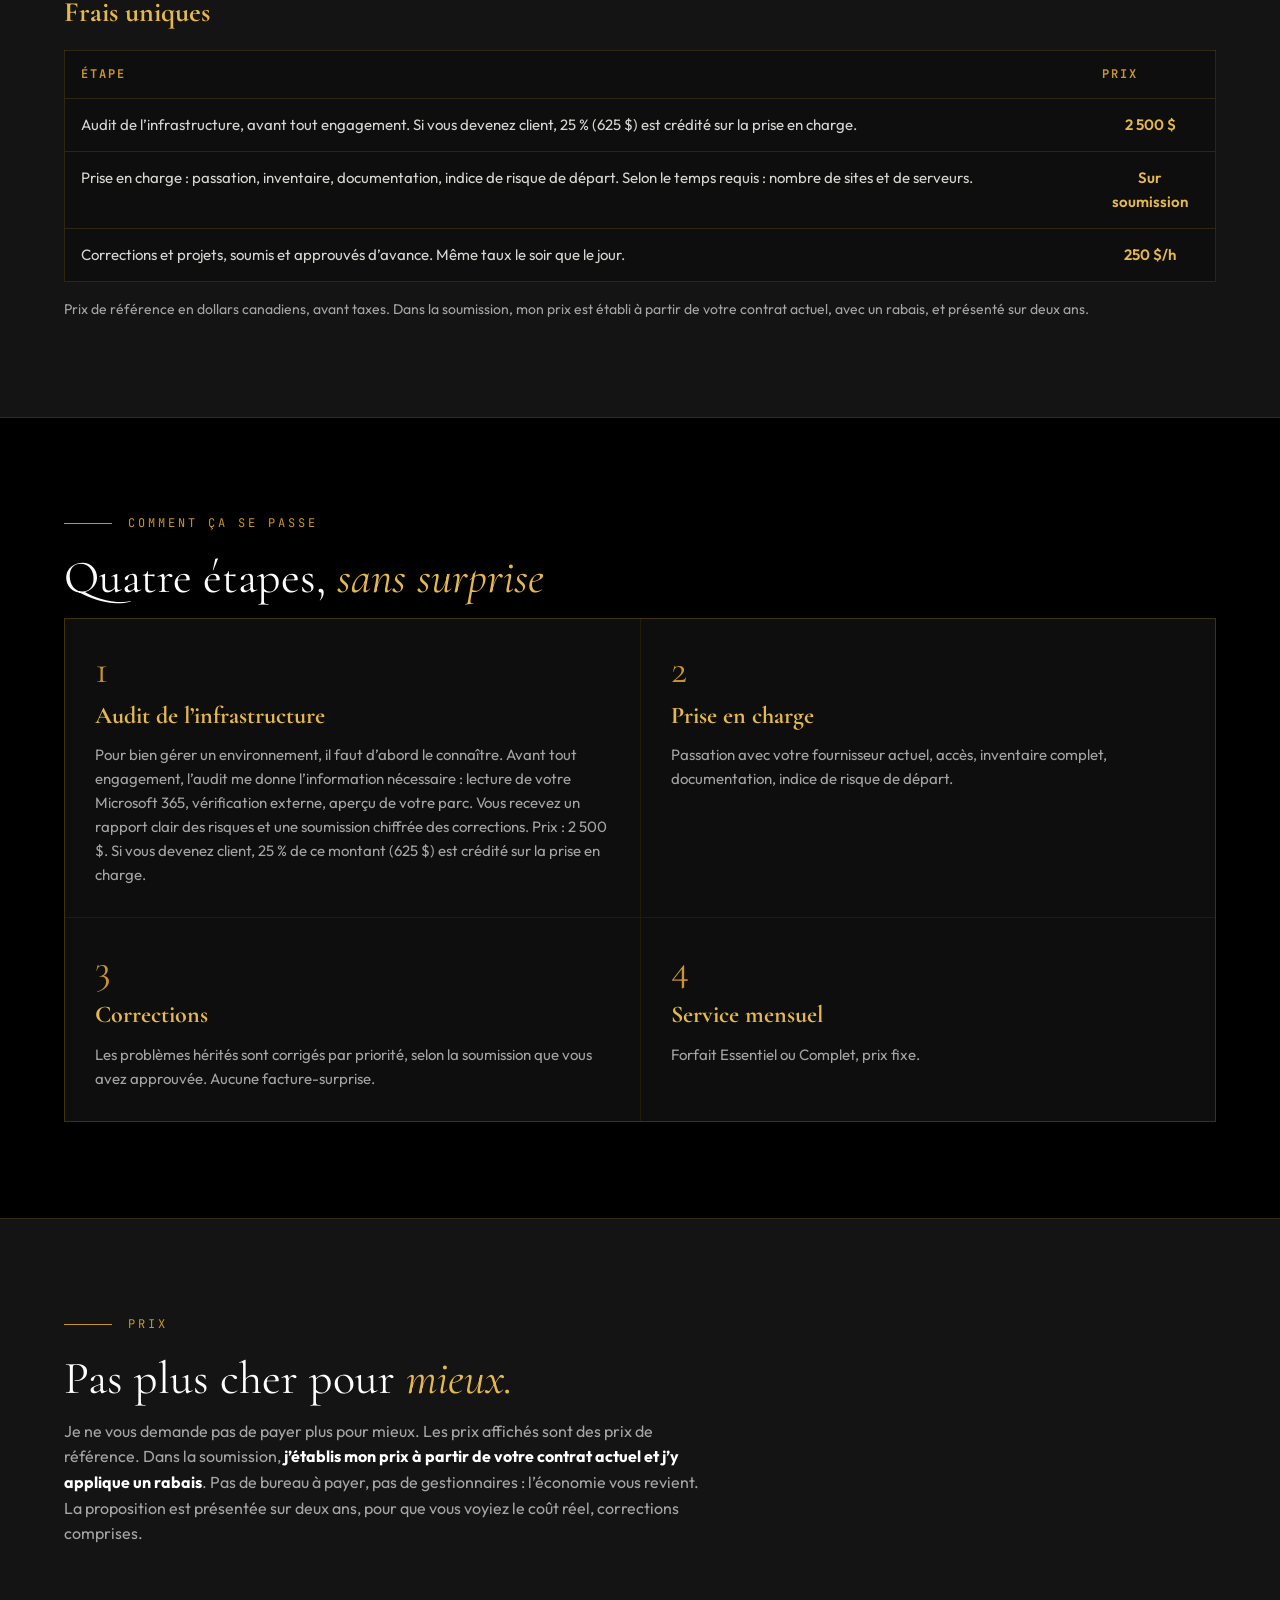
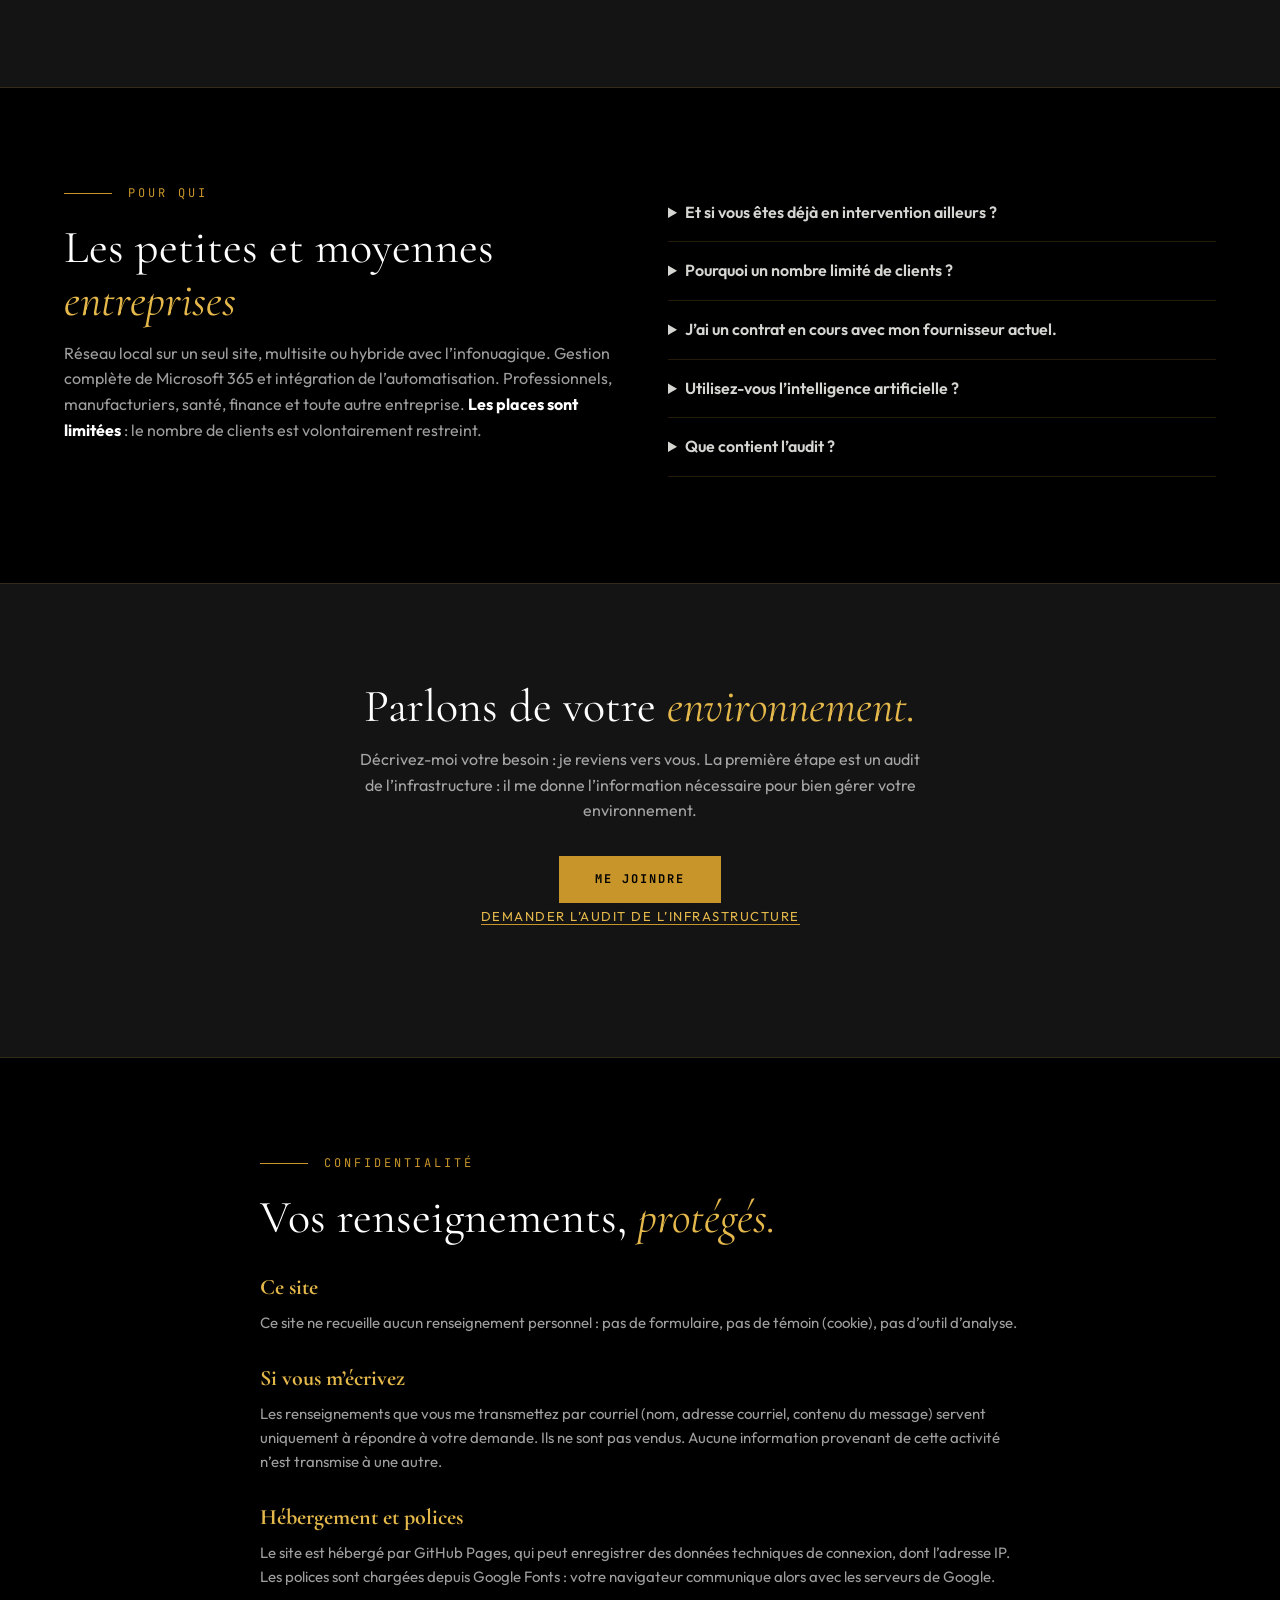
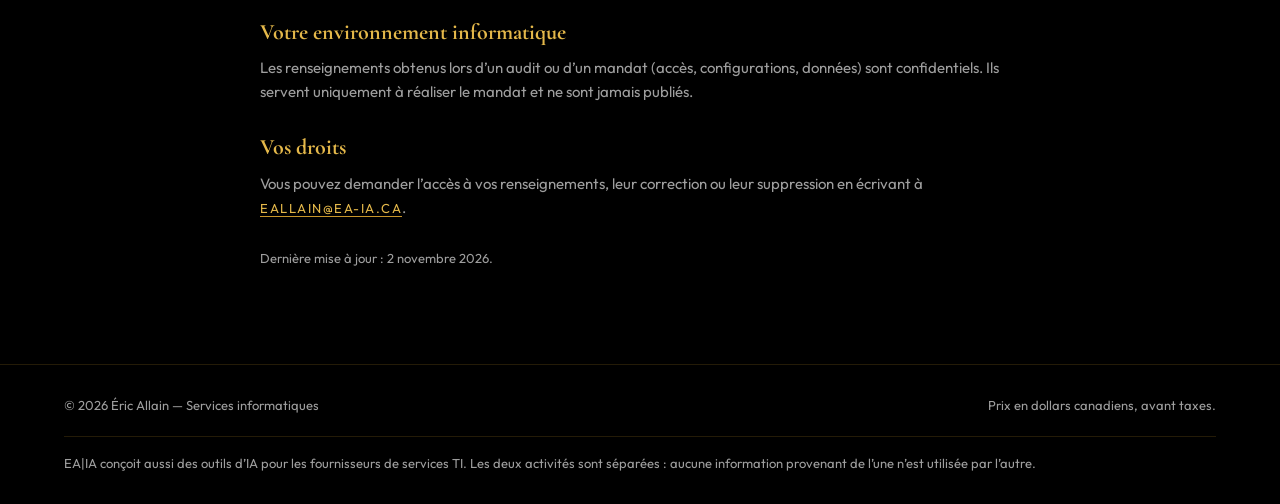
==== commit 132a668b: "Bouton « Support à distance » masqué temporairement (en commentaire HTML) Co-Authored-By: Claude Son" ====
--- a/index.html
+++ b/index.html
@@ -32,7 +32,7 @@
 .nav-actions{display:flex;gap:12px;align-items:center;flex-wrap:wrap;justify-content:flex-end}
 .nav-support{border:1px solid var(--silver);color:var(--silver);padding:10px 20px;font-family:'JetBrains Mono',monospace;font-size:11px;font-weight:700;letter-spacing:2px;text-transform:uppercase;transition:.25s;white-space:nowrap}
 .nav-support:hover{background:var(--silver);color:var(--black)}
-@media(min-width:901px) and (max-width:1100px){nav{flex-wrap:wrap;row-gap:10px}.nav-links{order:3;flex-basis:100%;justify-content:center}}
+@media(min-width:901px) and (max-width:1100px){nav:has(.nav-support){flex-wrap:wrap;row-gap:10px}nav:has(.nav-support) .nav-links{order:3;flex-basis:100%;justify-content:center}}
 
 /* BANNIÈRE — aucun lien, aucun bouton de navigation */
 .banner{position:relative;background:#f3f2ee;color:#111;overflow:hidden;border-bottom:1px solid var(--border)}
@@ -154,7 +154,9 @@
     <li><a href="#confidentialite">Confidentialité</a></li>
   </ul>
   <div class="nav-actions">
+    <!-- Bouton « Support à distance » masqué temporairement (avis de suspension ScreenConnect à vérifier). Pour le rétablir : retirer ce commentaire.
     <a class="nav-support" href="https://passport.screenconnect.com/" target="_blank" rel="noopener noreferrer">Support à distance</a>
+    -->
     <a class="nav-cta" href="mailto:eallain@ea-ia.ca?subject=Services%20TI%20-%20Demande">Me joindre</a>
   </div>
 </nav>
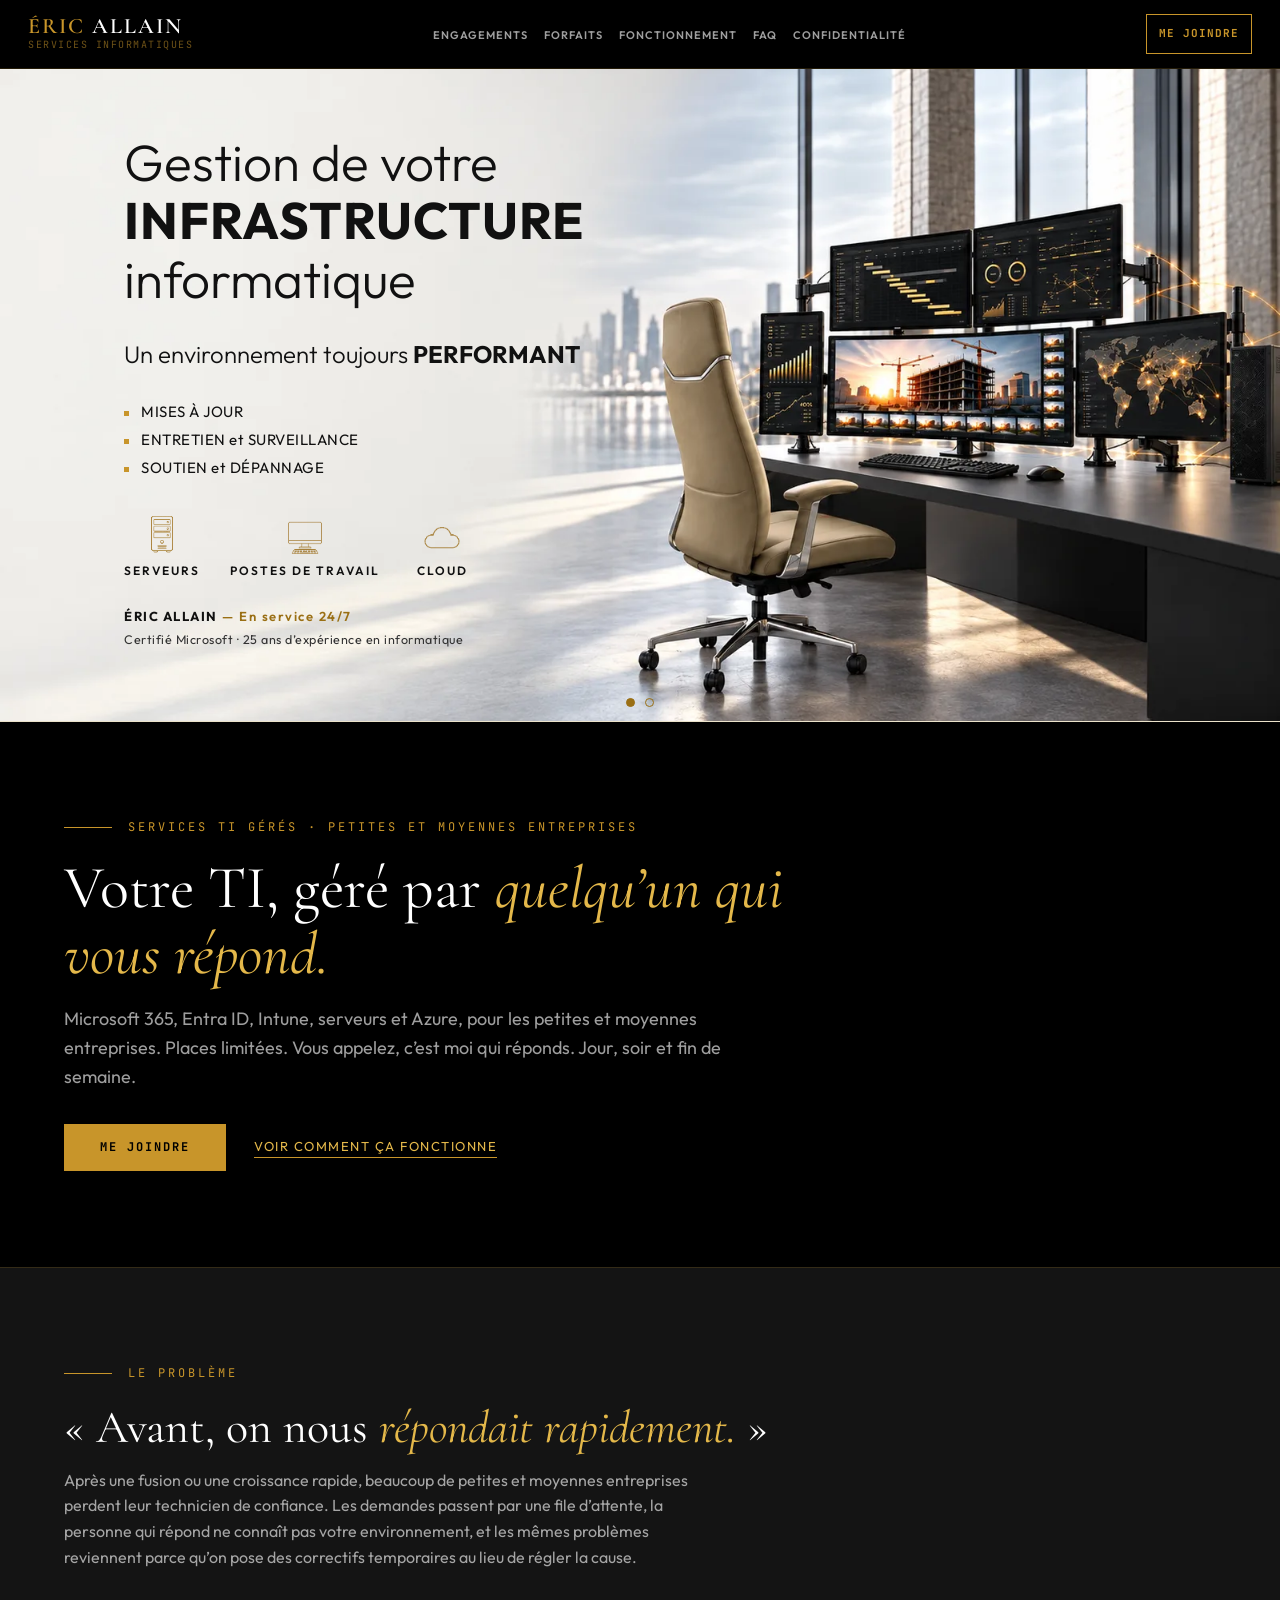
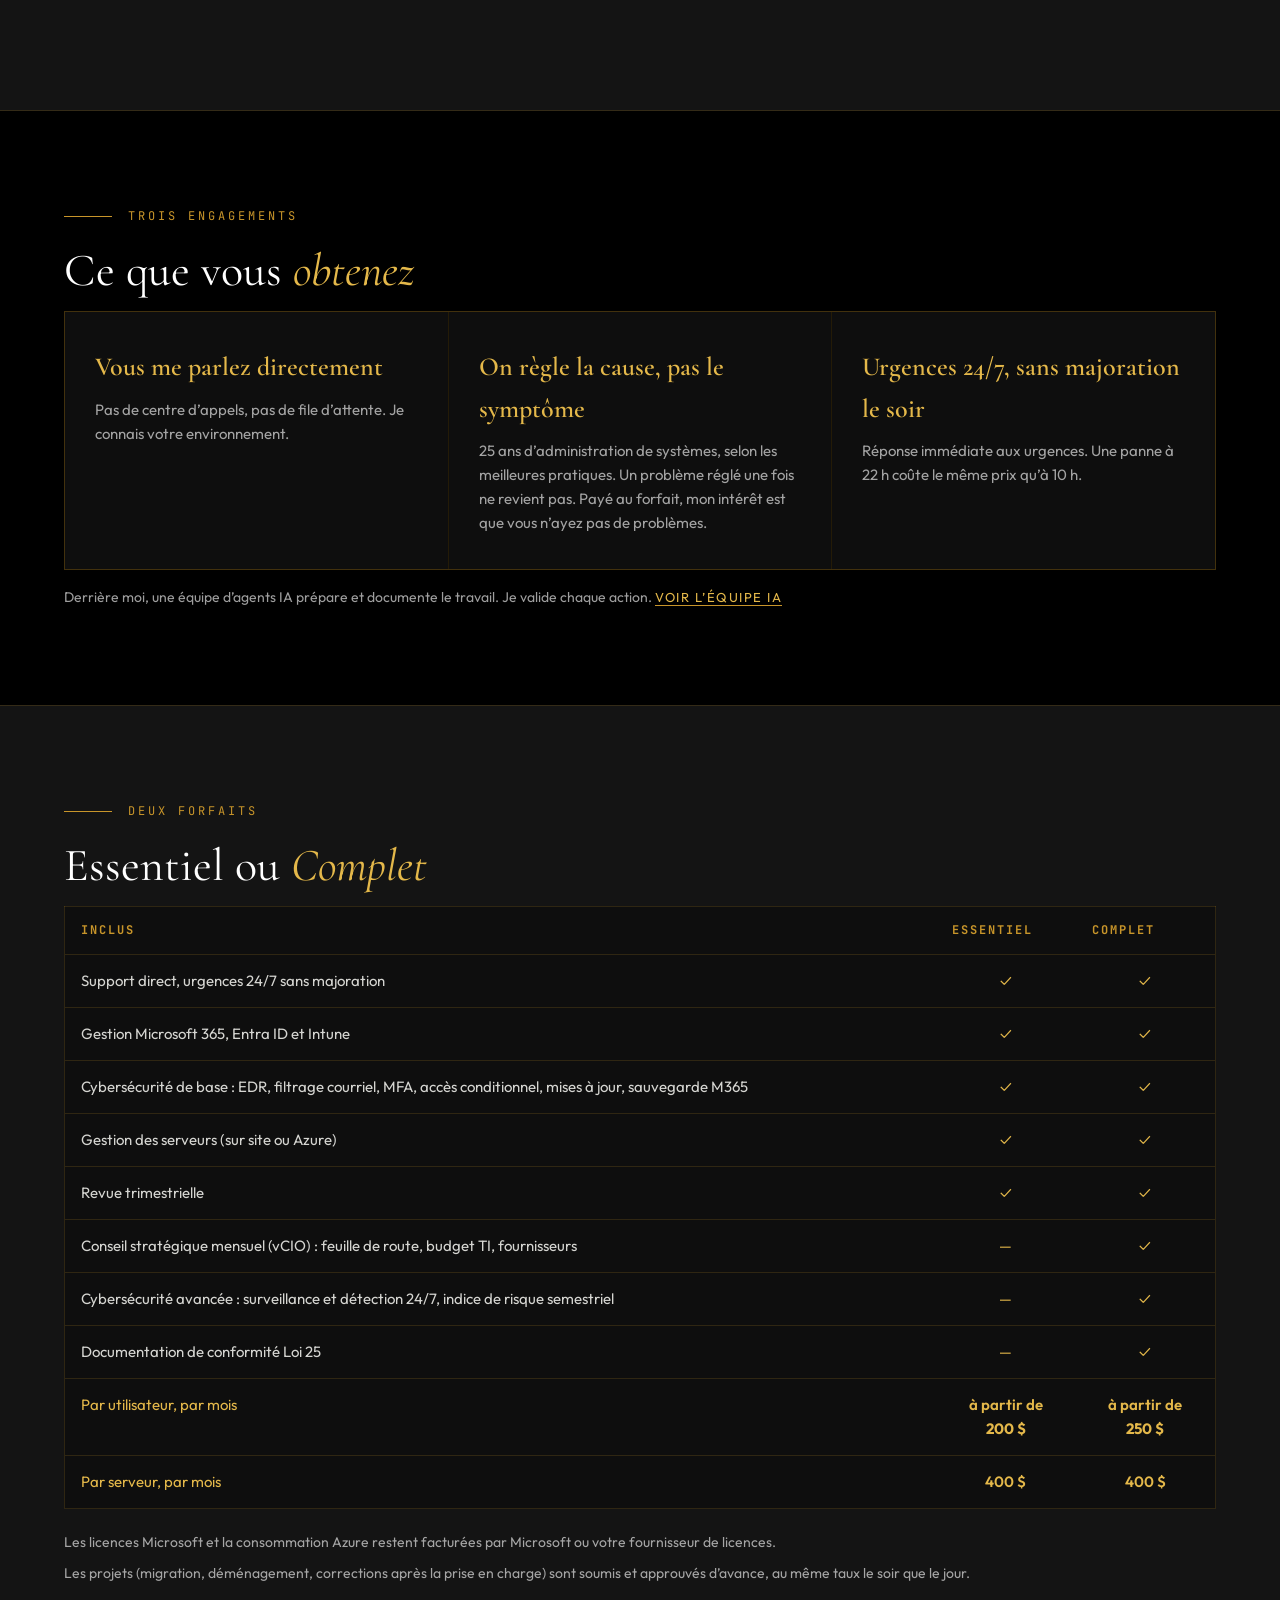
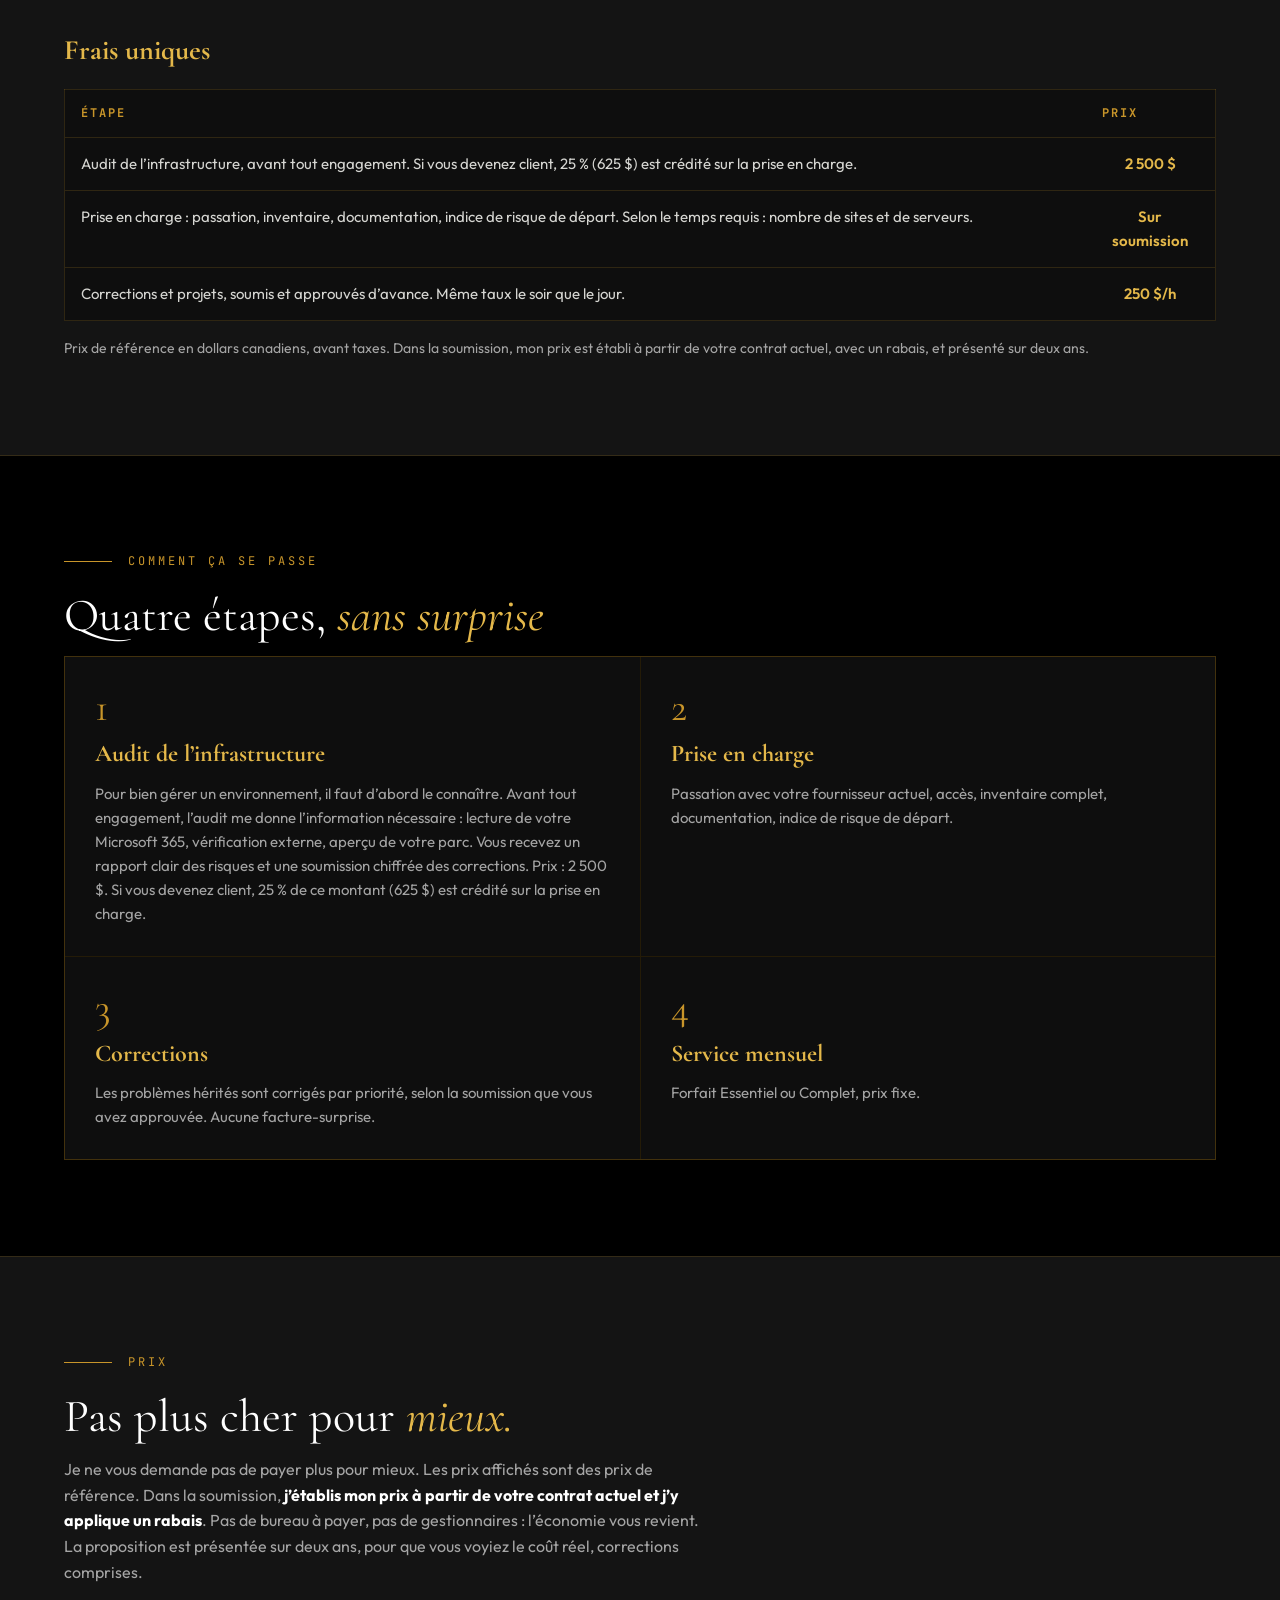
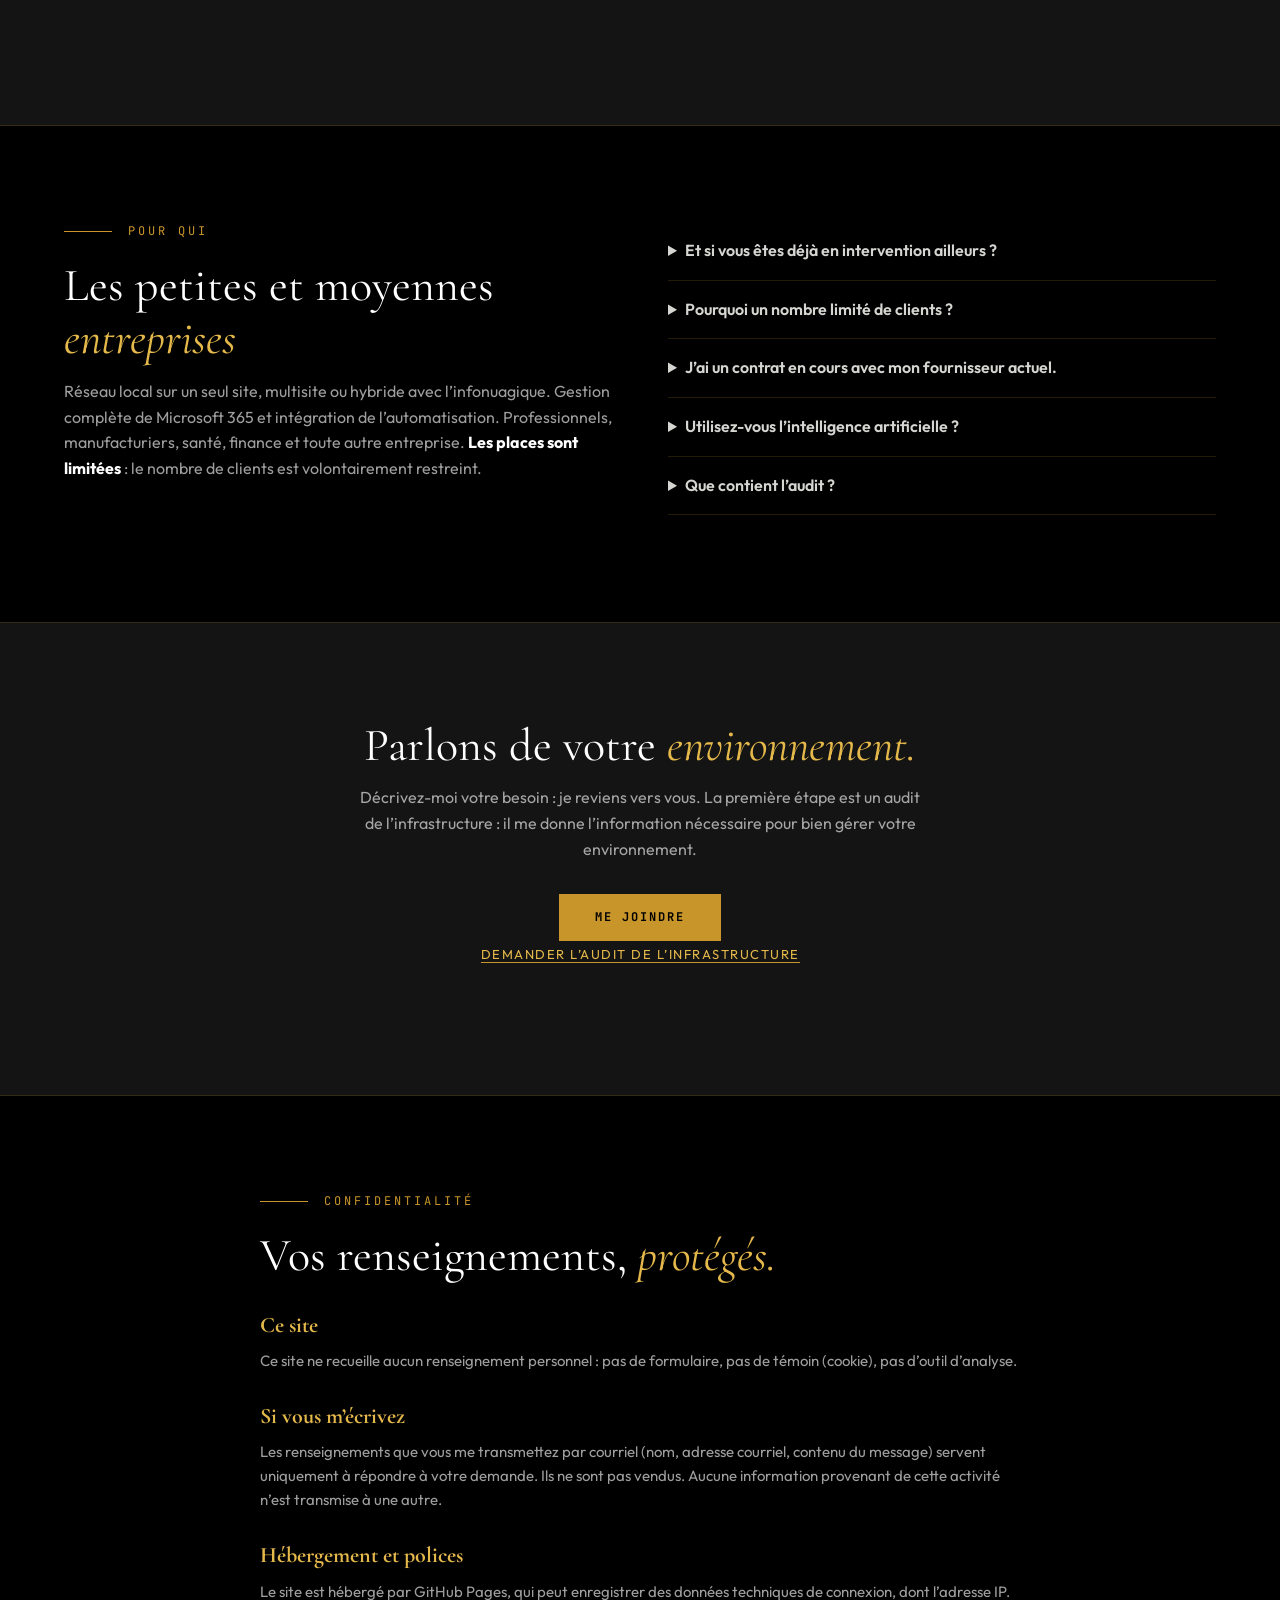
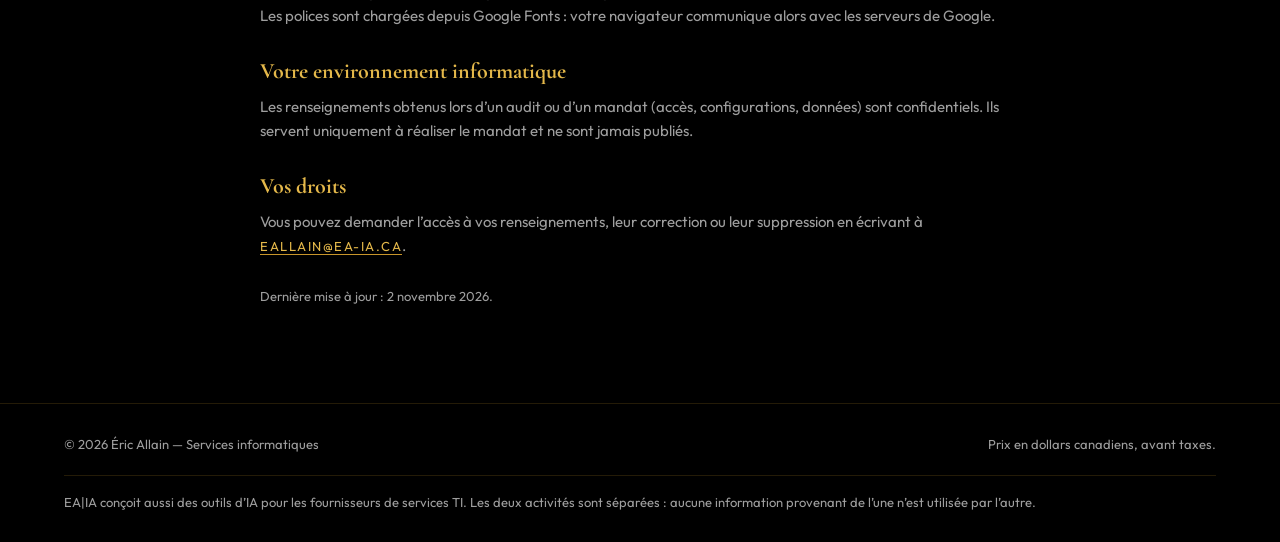
==== commit 47d9fbb5: "Page « Équipe IA » (equipe-ia.html), feuille de style partagée (style.css), lien depuis l'accueil Co" ====
--- a/index.html
+++ b/index.html
@@ -9,133 +9,7 @@
 <meta property="og:locale" content="fr_CA">
 <meta property="og:type" content="website">
 <link href="https://fonts.googleapis.com/css2?family=Cormorant+Garamond:ital,wght@0,300;0,400;0,600;1,300&family=JetBrains+Mono:wght@400;700&family=Outfit:wght@300;400;600;700&display=swap" rel="stylesheet">
-<style>
-:root{--black:#000;--dark2:#0E0E0E;--dark3:#141414;--gold:#C8952A;--gold-light:#E4B84A;--silver:#D5D5D1;--white:#fff;--muted:rgba(255,255,255,.62);--border:rgba(200,149,42,.18);--max:1160px}
-*{margin:0;padding:0;box-sizing:border-box}
-html{scroll-behavior:smooth}
-body{background:var(--black);color:var(--white);font-family:'Outfit',sans-serif;line-height:1.6;overflow-x:hidden}
-a{color:inherit;text-decoration:none}
-:focus-visible{outline:2px solid var(--gold-light);outline-offset:3px}
-
-/* NAV — les liens vivent ici, jamais dans la bannière */
-nav{display:flex;justify-content:space-between;align-items:center;gap:24px;padding:18px 64px;border-bottom:1px solid var(--border);background:rgba(0,0,0,.92);position:sticky;top:0;z-index:100;backdrop-filter:blur(24px)}
-.brand{display:flex;align-items:center;gap:14px}
-.brand img{width:40px;height:40px;object-fit:contain}
-.brand-name{font-family:'Cormorant Garamond',serif;font-size:26px;font-weight:600;letter-spacing:3px;line-height:1}
-.brand-name .ea{color:var(--gold)}
-.brand-tag{font-family:'JetBrains Mono',monospace;font-size:11px;letter-spacing:3px;color:rgba(200,149,42,.55);text-transform:uppercase}
-.nav-links{display:flex;gap:30px;list-style:none;align-items:center}
-.nav-links a{color:var(--muted);font-size:12px;font-weight:600;letter-spacing:2px;text-transform:uppercase;transition:color .2s}
-.nav-links a:hover{color:var(--gold-light)}
-.nav-cta{border:1px solid var(--gold);color:var(--gold);padding:10px 24px;font-family:'JetBrains Mono',monospace;font-size:11px;font-weight:700;letter-spacing:2px;text-transform:uppercase;transition:.25s;white-space:nowrap}
-.nav-cta:hover{background:var(--gold);color:var(--black)}
-.nav-actions{display:flex;gap:12px;align-items:center;flex-wrap:wrap;justify-content:flex-end}
-.nav-support{border:1px solid var(--silver);color:var(--silver);padding:10px 20px;font-family:'JetBrains Mono',monospace;font-size:11px;font-weight:700;letter-spacing:2px;text-transform:uppercase;transition:.25s;white-space:nowrap}
-.nav-support:hover{background:var(--silver);color:var(--black)}
-@media(min-width:901px) and (max-width:1100px){nav:has(.nav-support){flex-wrap:wrap;row-gap:10px}nav:has(.nav-support) .nav-links{order:3;flex-basis:100%;justify-content:center}}
-
-/* BANNIÈRE — aucun lien, aucun bouton de navigation */
-.banner{position:relative;background:#f3f2ee;color:#111;overflow:hidden;border-bottom:1px solid var(--border)}
-.banner{display:grid}
-.slide{grid-area:1/1;visibility:hidden;opacity:0;transition:opacity .6s ease;position:relative;min-height:560px;background-size:cover;background-position:right center;background-repeat:no-repeat}
-.slide.is-active{visibility:visible;opacity:1}
-.slide-inner{max-width:var(--max);margin:0 auto;padding:64px 64px 72px;display:flex;flex-direction:column;gap:26px;min-height:560px;justify-content:flex-start}
-.slide .t{font-family:'Outfit',sans-serif;font-weight:300;font-size:clamp(30px,4vw,52px);line-height:1.15;max-width:560px}
-.slide .t strong{font-weight:700;display:block;letter-spacing:1px}
-.slide .lead{font-size:clamp(18px,2vw,24px);font-weight:300;max-width:520px}
-.slide .lead strong{font-weight:700}
-.slide .lead .g{color:#9a6f14}
-.slide ul{list-style:none;display:grid;gap:4px;font-size:15px;letter-spacing:.5px;max-width:520px}
-.slide li::before{content:'';display:inline-block;width:5px;height:5px;background:var(--gold);margin-right:12px;vertical-align:middle}
-.icons{display:flex;gap:30px;align-items:flex-end}
-.icons figure{text-align:center;font-size:12px;letter-spacing:2px;font-weight:600;text-transform:uppercase}
-.icons img{width:64px;height:auto;display:block;margin:0 auto 2px}
-.sign{font-size:13px;letter-spacing:1.5px;font-weight:600}
-.sign b{font-weight:700}
-.sign .g{color:#9a6f14}
-.sign small{display:block;font-weight:400;letter-spacing:.5px;font-size:12.5px;margin-top:2px;color:#333}
-.badge{position:absolute;right:calc(50% - 150px);bottom:34px;width:150px;filter:drop-shadow(0 8px 14px rgba(0,0,0,.35))}
-.dots{position:absolute;left:50%;bottom:14px;transform:translateX(-50%);display:flex;gap:10px;z-index:3}
-.dots button{width:9px;height:9px;border-radius:50%;border:1px solid #9a6f14;background:transparent;cursor:pointer;padding:0}
-.dots button[aria-current="true"]{background:#9a6f14}
-@media(min-width:901px) and (max-width:1360px){nav{padding:14px 28px;gap:16px}.nav-links{gap:16px}.nav-links a{letter-spacing:1px;font-size:11px}.nav-cta,.nav-support{padding:10px 12px;letter-spacing:1px}.nav-actions{gap:8px}.brand-name{font-size:22px;letter-spacing:2px}.brand-tag{letter-spacing:1.5px;font-size:10px}}
-
-/* SECTIONS */
-section.s{padding:96px 64px;position:relative}
-.wrap{max-width:var(--max);margin:0 auto}
-.label{display:flex;align-items:center;gap:16px;margin-bottom:18px}
-.label i{width:48px;height:1px;background:var(--gold)}
-.label span{font-family:'JetBrains Mono',monospace;font-size:12px;letter-spacing:3px;text-transform:uppercase;color:var(--gold)}
-h2.h{font-family:'Cormorant Garamond',serif;font-weight:400;font-size:clamp(30px,4vw,46px);line-height:1.15;margin-bottom:14px}
-h2.h em{color:var(--gold-light)}
-.intro{color:var(--muted);max-width:640px;margin-bottom:44px}
-.grid{display:grid;grid-template-columns:repeat(3,1fr);gap:1px;background:var(--border);border:1px solid var(--border)}
-.card{background:var(--dark2);padding:34px 30px}
-.card h3{font-family:'Cormorant Garamond',serif;font-weight:600;font-size:26px;color:var(--gold-light);margin-bottom:10px}
-.card p{color:var(--muted);font-size:15px}
-.band{background:var(--dark3);border-top:1px solid var(--border);border-bottom:1px solid var(--border)}
-.cols{display:grid;grid-template-columns:1fr 1fr;gap:56px;align-items:start}
-.checks{list-style:none;display:grid;gap:14px}
-.checks li{padding-left:28px;position:relative;color:var(--silver)}
-.checks li::before{content:'✓';position:absolute;left:0;color:var(--gold)}
-.facts{display:grid;grid-template-columns:repeat(3,1fr);gap:1px;background:var(--border);border:1px solid var(--border)}
-.fact{background:var(--dark2);padding:28px 22px;text-align:center}
-.fact b{display:block;font-family:'Cormorant Garamond',serif;font-size:34px;color:var(--gold-light);font-weight:600}
-.fact span{font-family:'JetBrains Mono',monospace;font-size:11px;letter-spacing:2px;text-transform:uppercase;color:var(--muted)}
-.cta{text-align:center}
-.cta p{color:var(--muted);max-width:560px;margin:0 auto 32px}
-.btn{display:inline-block;background:var(--gold);color:var(--black);padding:14px 36px;font-family:'JetBrains Mono',monospace;font-size:12px;font-weight:700;letter-spacing:2px;text-transform:uppercase;transition:.25s}
-.btn:hover{background:var(--gold-light)}
-.legal{max-width:760px}
-.legal h3{font-family:'Cormorant Garamond',serif;font-size:22px;color:var(--gold-light);margin:26px 0 6px}
-.legal p{color:var(--muted);font-size:15px}
-.upd{margin-top:28px;font-size:13px!important}
-.transp{flex-basis:100%;font-size:13px;color:var(--muted);border-top:1px solid var(--border);padding-top:16px}
-footer{display:flex;justify-content:space-between;gap:20px;flex-wrap:wrap;padding:30px 64px;border-top:1px solid var(--border);color:var(--muted);font-size:13px}
-
-/* CONTENU */
-.intro-s{padding-top:80px}
-.h1{font-family:'Cormorant Garamond',serif;font-weight:400;font-size:clamp(34px,5vw,60px);line-height:1.1;margin-bottom:18px;max-width:820px}
-.h1 em{color:var(--gold-light)}
-.sub{color:var(--muted);font-size:18px;max-width:680px;margin-bottom:32px}
-.actions{display:flex;gap:28px;align-items:center;flex-wrap:wrap}
-.alt{margin-top:22px}
-.sec{color:var(--gold-light);font-size:13px;letter-spacing:1.5px;text-transform:uppercase;border-bottom:1px solid var(--gold)}
-.intro strong{color:var(--white)}
-.plans{width:100%;border-collapse:collapse;border:1px solid var(--border);background:var(--dark2)}
-.plans th,.plans td{padding:14px 16px;border-bottom:1px solid var(--border);text-align:left;font-size:15px;vertical-align:top}
-.plans thead th{font-family:'JetBrains Mono',monospace;font-size:12px;letter-spacing:2px;text-transform:uppercase;color:var(--gold)}
-.plans tbody th{font-weight:400;color:var(--silver)}
-.plans td{text-align:center;color:var(--gold-light);width:140px}
-.plans tr.price td{font-weight:600}
-.amt{white-space:nowrap}
-.plans tr.price th{color:var(--gold-light)}
-.plans.fees{margin-top:8px}
-.plans.fees td{width:130px;white-space:nowrap;font-weight:600}
-.plans.fees td.wrap{white-space:normal}
-.sub-h{font-family:'Cormorant Garamond',serif;font-size:28px;color:var(--gold-light);margin:44px 0 16px}
-.notes-p{color:var(--muted);font-size:14px;margin-top:16px}
-.notes{list-style:none;margin-top:22px;display:grid;gap:8px;color:var(--muted);font-size:14px}
-.steps{list-style:none;counter-reset:s;display:grid;grid-template-columns:repeat(2,1fr);gap:1px;background:var(--border);border:1px solid var(--border)}
-.steps li{counter-increment:s;background:var(--dark2);padding:30px;position:relative}
-.steps li::before{content:counter(s);font-family:'Cormorant Garamond',serif;font-size:40px;color:var(--gold);display:block;line-height:1;margin-bottom:8px}
-.steps h3{font-family:'Cormorant Garamond',serif;font-size:24px;color:var(--gold-light);margin-bottom:8px}
-.steps p{color:var(--muted);font-size:15px}
-.faq details{border-bottom:1px solid var(--border);padding:16px 0}
-.faq summary{cursor:pointer;font-weight:600;color:var(--silver)}
-.faq details p{color:var(--muted);margin-top:10px;font-size:15px}
-@media(max-width:900px){.steps{grid-template-columns:1fr}.plans th,.plans td{padding:12px 8px;font-size:14px}.plans td{width:92px}.plans tr.price td{font-size:13px}.amt{display:block}.plans.fees td{width:92px}}
-
-@media(max-width:900px){
- nav{padding:14px 20px;flex-wrap:wrap}.nav-links{gap:18px;flex-wrap:wrap}
- .slide{background-position:70% center}
- .slide::before{content:'';position:absolute;inset:0;background:linear-gradient(90deg,rgba(243,242,238,.94) 0%,rgba(243,242,238,.8) 70%,rgba(243,242,238,.5) 100%)}
- .slide-inner{padding:40px 20px 60px;position:relative}
- .badge{display:none}
- section.s{padding:64px 20px}.grid,.cols,.facts{grid-template-columns:1fr}
- footer{padding:24px 20px}
-}
-</style>
+<link rel="stylesheet" href="style.css">
 </head>
 <body>
 
@@ -228,6 +102,7 @@
       <div class="card"><h3>On règle la cause, pas le symptôme</h3><p>25 ans d’administration de systèmes, selon les meilleures pratiques. Un problème réglé une fois ne revient pas. Payé au forfait, mon intérêt est que vous n’ayez pas de problèmes.</p></div>
       <div class="card"><h3>Urgences 24/7, sans majoration le soir</h3><p>Réponse immédiate aux urgences. Une panne à 22 h coûte le même prix qu’à 10 h.</p></div>
     </div>
+    <p class="notes-p">Derrière moi, une équipe d’agents IA prépare et documente le travail. Je valide chaque action. <a class="sec" href="equipe-ia.html">Voir l’équipe IA</a></p>
   </div>
 </section>
 
--- a/style.css
+++ b/style.css
@@ -0,0 +1,125 @@
+:root{--black:#000;--dark2:#0E0E0E;--dark3:#141414;--gold:#C8952A;--gold-light:#E4B84A;--silver:#D5D5D1;--white:#fff;--muted:rgba(255,255,255,.62);--border:rgba(200,149,42,.18);--max:1160px}
+*{margin:0;padding:0;box-sizing:border-box}
+html{scroll-behavior:smooth}
+body{background:var(--black);color:var(--white);font-family:'Outfit',sans-serif;line-height:1.6;overflow-x:hidden}
+a{color:inherit;text-decoration:none}
+:focus-visible{outline:2px solid var(--gold-light);outline-offset:3px}
+
+/* NAV — les liens vivent ici, jamais dans la bannière */
+nav{display:flex;justify-content:space-between;align-items:center;gap:24px;padding:18px 64px;border-bottom:1px solid var(--border);background:rgba(0,0,0,.92);position:sticky;top:0;z-index:100;backdrop-filter:blur(24px)}
+.brand{display:flex;align-items:center;gap:14px}
+.brand img{width:40px;height:40px;object-fit:contain}
+.brand-name{font-family:'Cormorant Garamond',serif;font-size:26px;font-weight:600;letter-spacing:3px;line-height:1}
+.brand-name .ea{color:var(--gold)}
+.brand-tag{font-family:'JetBrains Mono',monospace;font-size:11px;letter-spacing:3px;color:rgba(200,149,42,.55);text-transform:uppercase}
+.nav-links{display:flex;gap:30px;list-style:none;align-items:center}
+.nav-links a{color:var(--muted);font-size:12px;font-weight:600;letter-spacing:2px;text-transform:uppercase;transition:color .2s}
+.nav-links a:hover{color:var(--gold-light)}
+.nav-cta{border:1px solid var(--gold);color:var(--gold);padding:10px 24px;font-family:'JetBrains Mono',monospace;font-size:11px;font-weight:700;letter-spacing:2px;text-transform:uppercase;transition:.25s;white-space:nowrap}
+.nav-cta:hover{background:var(--gold);color:var(--black)}
+.nav-actions{display:flex;gap:12px;align-items:center;flex-wrap:wrap;justify-content:flex-end}
+.nav-support{border:1px solid var(--silver);color:var(--silver);padding:10px 20px;font-family:'JetBrains Mono',monospace;font-size:11px;font-weight:700;letter-spacing:2px;text-transform:uppercase;transition:.25s;white-space:nowrap}
+.nav-support:hover{background:var(--silver);color:var(--black)}
+@media(min-width:901px) and (max-width:1100px){nav:has(.nav-support){flex-wrap:wrap;row-gap:10px}nav:has(.nav-support) .nav-links{order:3;flex-basis:100%;justify-content:center}}
+
+/* BANNIÈRE — aucun lien, aucun bouton de navigation */
+.banner{position:relative;background:#f3f2ee;color:#111;overflow:hidden;border-bottom:1px solid var(--border)}
+.banner{display:grid}
+.slide{grid-area:1/1;visibility:hidden;opacity:0;transition:opacity .6s ease;position:relative;min-height:560px;background-size:cover;background-position:right center;background-repeat:no-repeat}
+.slide.is-active{visibility:visible;opacity:1}
+.slide-inner{max-width:var(--max);margin:0 auto;padding:64px 64px 72px;display:flex;flex-direction:column;gap:26px;min-height:560px;justify-content:flex-start}
+.slide .t{font-family:'Outfit',sans-serif;font-weight:300;font-size:clamp(30px,4vw,52px);line-height:1.15;max-width:560px}
+.slide .t strong{font-weight:700;display:block;letter-spacing:1px}
+.slide .lead{font-size:clamp(18px,2vw,24px);font-weight:300;max-width:520px}
+.slide .lead strong{font-weight:700}
+.slide .lead .g{color:#9a6f14}
+.slide ul{list-style:none;display:grid;gap:4px;font-size:15px;letter-spacing:.5px;max-width:520px}
+.slide li::before{content:'';display:inline-block;width:5px;height:5px;background:var(--gold);margin-right:12px;vertical-align:middle}
+.icons{display:flex;gap:30px;align-items:flex-end}
+.icons figure{text-align:center;font-size:12px;letter-spacing:2px;font-weight:600;text-transform:uppercase}
+.icons img{width:64px;height:auto;display:block;margin:0 auto 2px}
+.sign{font-size:13px;letter-spacing:1.5px;font-weight:600}
+.sign b{font-weight:700}
+.sign .g{color:#9a6f14}
+.sign small{display:block;font-weight:400;letter-spacing:.5px;font-size:12.5px;margin-top:2px;color:#333}
+.badge{position:absolute;right:calc(50% - 150px);bottom:34px;width:150px;filter:drop-shadow(0 8px 14px rgba(0,0,0,.35))}
+.dots{position:absolute;left:50%;bottom:14px;transform:translateX(-50%);display:flex;gap:10px;z-index:3}
+.dots button{width:9px;height:9px;border-radius:50%;border:1px solid #9a6f14;background:transparent;cursor:pointer;padding:0}
+.dots button[aria-current="true"]{background:#9a6f14}
+@media(min-width:901px) and (max-width:1360px){nav{padding:14px 28px;gap:16px}.nav-links{gap:16px}.nav-links a{letter-spacing:1px;font-size:11px}.nav-cta,.nav-support{padding:10px 12px;letter-spacing:1px}.nav-actions{gap:8px}.brand-name{font-size:22px;letter-spacing:2px}.brand-tag{letter-spacing:1.5px;font-size:10px}}
+
+/* SECTIONS */
+section.s{padding:96px 64px;position:relative}
+.wrap{max-width:var(--max);margin:0 auto}
+.label{display:flex;align-items:center;gap:16px;margin-bottom:18px}
+.label i{width:48px;height:1px;background:var(--gold)}
+.label span{font-family:'JetBrains Mono',monospace;font-size:12px;letter-spacing:3px;text-transform:uppercase;color:var(--gold)}
+h2.h{font-family:'Cormorant Garamond',serif;font-weight:400;font-size:clamp(30px,4vw,46px);line-height:1.15;margin-bottom:14px}
+h2.h em{color:var(--gold-light)}
+.intro{color:var(--muted);max-width:640px;margin-bottom:44px}
+.grid{display:grid;grid-template-columns:repeat(3,1fr);gap:1px;background:var(--border);border:1px solid var(--border)}
+.card{background:var(--dark2);padding:34px 30px}
+.card h3{font-family:'Cormorant Garamond',serif;font-weight:600;font-size:26px;color:var(--gold-light);margin-bottom:10px}
+.card p{color:var(--muted);font-size:15px}
+.band{background:var(--dark3);border-top:1px solid var(--border);border-bottom:1px solid var(--border)}
+.cols{display:grid;grid-template-columns:1fr 1fr;gap:56px;align-items:start}
+.checks{list-style:none;display:grid;gap:14px}
+.checks li{padding-left:28px;position:relative;color:var(--silver)}
+.checks li::before{content:'✓';position:absolute;left:0;color:var(--gold)}
+.facts{display:grid;grid-template-columns:repeat(3,1fr);gap:1px;background:var(--border);border:1px solid var(--border)}
+.fact{background:var(--dark2);padding:28px 22px;text-align:center}
+.fact b{display:block;font-family:'Cormorant Garamond',serif;font-size:34px;color:var(--gold-light);font-weight:600}
+.fact span{font-family:'JetBrains Mono',monospace;font-size:11px;letter-spacing:2px;text-transform:uppercase;color:var(--muted)}
+.cta{text-align:center}
+.cta p{color:var(--muted);max-width:560px;margin:0 auto 32px}
+.btn{display:inline-block;background:var(--gold);color:var(--black);padding:14px 36px;font-family:'JetBrains Mono',monospace;font-size:12px;font-weight:700;letter-spacing:2px;text-transform:uppercase;transition:.25s}
+.btn:hover{background:var(--gold-light)}
+.legal{max-width:760px}
+.legal h3{font-family:'Cormorant Garamond',serif;font-size:22px;color:var(--gold-light);margin:26px 0 6px}
+.legal p{color:var(--muted);font-size:15px}
+.upd{margin-top:28px;font-size:13px!important}
+.transp{flex-basis:100%;font-size:13px;color:var(--muted);border-top:1px solid var(--border);padding-top:16px}
+footer{display:flex;justify-content:space-between;gap:20px;flex-wrap:wrap;padding:30px 64px;border-top:1px solid var(--border);color:var(--muted);font-size:13px}
+
+/* CONTENU */
+.intro-s{padding-top:80px}
+.h1{font-family:'Cormorant Garamond',serif;font-weight:400;font-size:clamp(34px,5vw,60px);line-height:1.1;margin-bottom:18px;max-width:820px}
+.h1 em{color:var(--gold-light)}
+.sub{color:var(--muted);font-size:18px;max-width:680px;margin-bottom:32px}
+.actions{display:flex;gap:28px;align-items:center;flex-wrap:wrap}
+.alt{margin-top:22px}
+.sec{color:var(--gold-light);font-size:13px;letter-spacing:1.5px;text-transform:uppercase;border-bottom:1px solid var(--gold)}
+.intro strong{color:var(--white)}
+.plans{width:100%;border-collapse:collapse;border:1px solid var(--border);background:var(--dark2)}
+.plans th,.plans td{padding:14px 16px;border-bottom:1px solid var(--border);text-align:left;font-size:15px;vertical-align:top}
+.plans thead th{font-family:'JetBrains Mono',monospace;font-size:12px;letter-spacing:2px;text-transform:uppercase;color:var(--gold)}
+.plans tbody th{font-weight:400;color:var(--silver)}
+.plans td{text-align:center;color:var(--gold-light);width:140px}
+.plans tr.price td{font-weight:600}
+.amt{white-space:nowrap}
+.plans tr.price th{color:var(--gold-light)}
+.plans.fees{margin-top:8px}
+.plans.fees td{width:130px;white-space:nowrap;font-weight:600}
+.plans.fees td.wrap{white-space:normal}
+.sub-h{font-family:'Cormorant Garamond',serif;font-size:28px;color:var(--gold-light);margin:44px 0 16px}
+.notes-p{color:var(--muted);font-size:14px;margin-top:16px}
+.notes{list-style:none;margin-top:22px;display:grid;gap:8px;color:var(--muted);font-size:14px}
+.steps{list-style:none;counter-reset:s;display:grid;grid-template-columns:repeat(2,1fr);gap:1px;background:var(--border);border:1px solid var(--border)}
+.steps li{counter-increment:s;background:var(--dark2);padding:30px;position:relative}
+.steps li::before{content:counter(s);font-family:'Cormorant Garamond',serif;font-size:40px;color:var(--gold);display:block;line-height:1;margin-bottom:8px}
+.steps h3{font-family:'Cormorant Garamond',serif;font-size:24px;color:var(--gold-light);margin-bottom:8px}
+.steps p{color:var(--muted);font-size:15px}
+.faq details{border-bottom:1px solid var(--border);padding:16px 0}
+.faq summary{cursor:pointer;font-weight:600;color:var(--silver)}
+.faq details p{color:var(--muted);margin-top:10px;font-size:15px}
+@media(max-width:900px){.steps{grid-template-columns:1fr}.plans th,.plans td{padding:12px 8px;font-size:14px}.plans td{width:92px}.plans tr.price td{font-size:13px}.amt{display:block}.plans.fees td{width:92px}}
+
+@media(max-width:900px){
+ nav{padding:14px 20px;flex-wrap:wrap}.nav-links{gap:18px;flex-wrap:wrap}
+ .slide{background-position:70% center}
+ .slide::before{content:'';position:absolute;inset:0;background:linear-gradient(90deg,rgba(243,242,238,.94) 0%,rgba(243,242,238,.8) 70%,rgba(243,242,238,.5) 100%)}
+ .slide-inner{padding:40px 20px 60px;position:relative}
+ .badge{display:none}
+ section.s{padding:64px 20px}.grid,.cols,.facts{grid-template-columns:1fr}
+ footer{padding:24px 20px}
+}
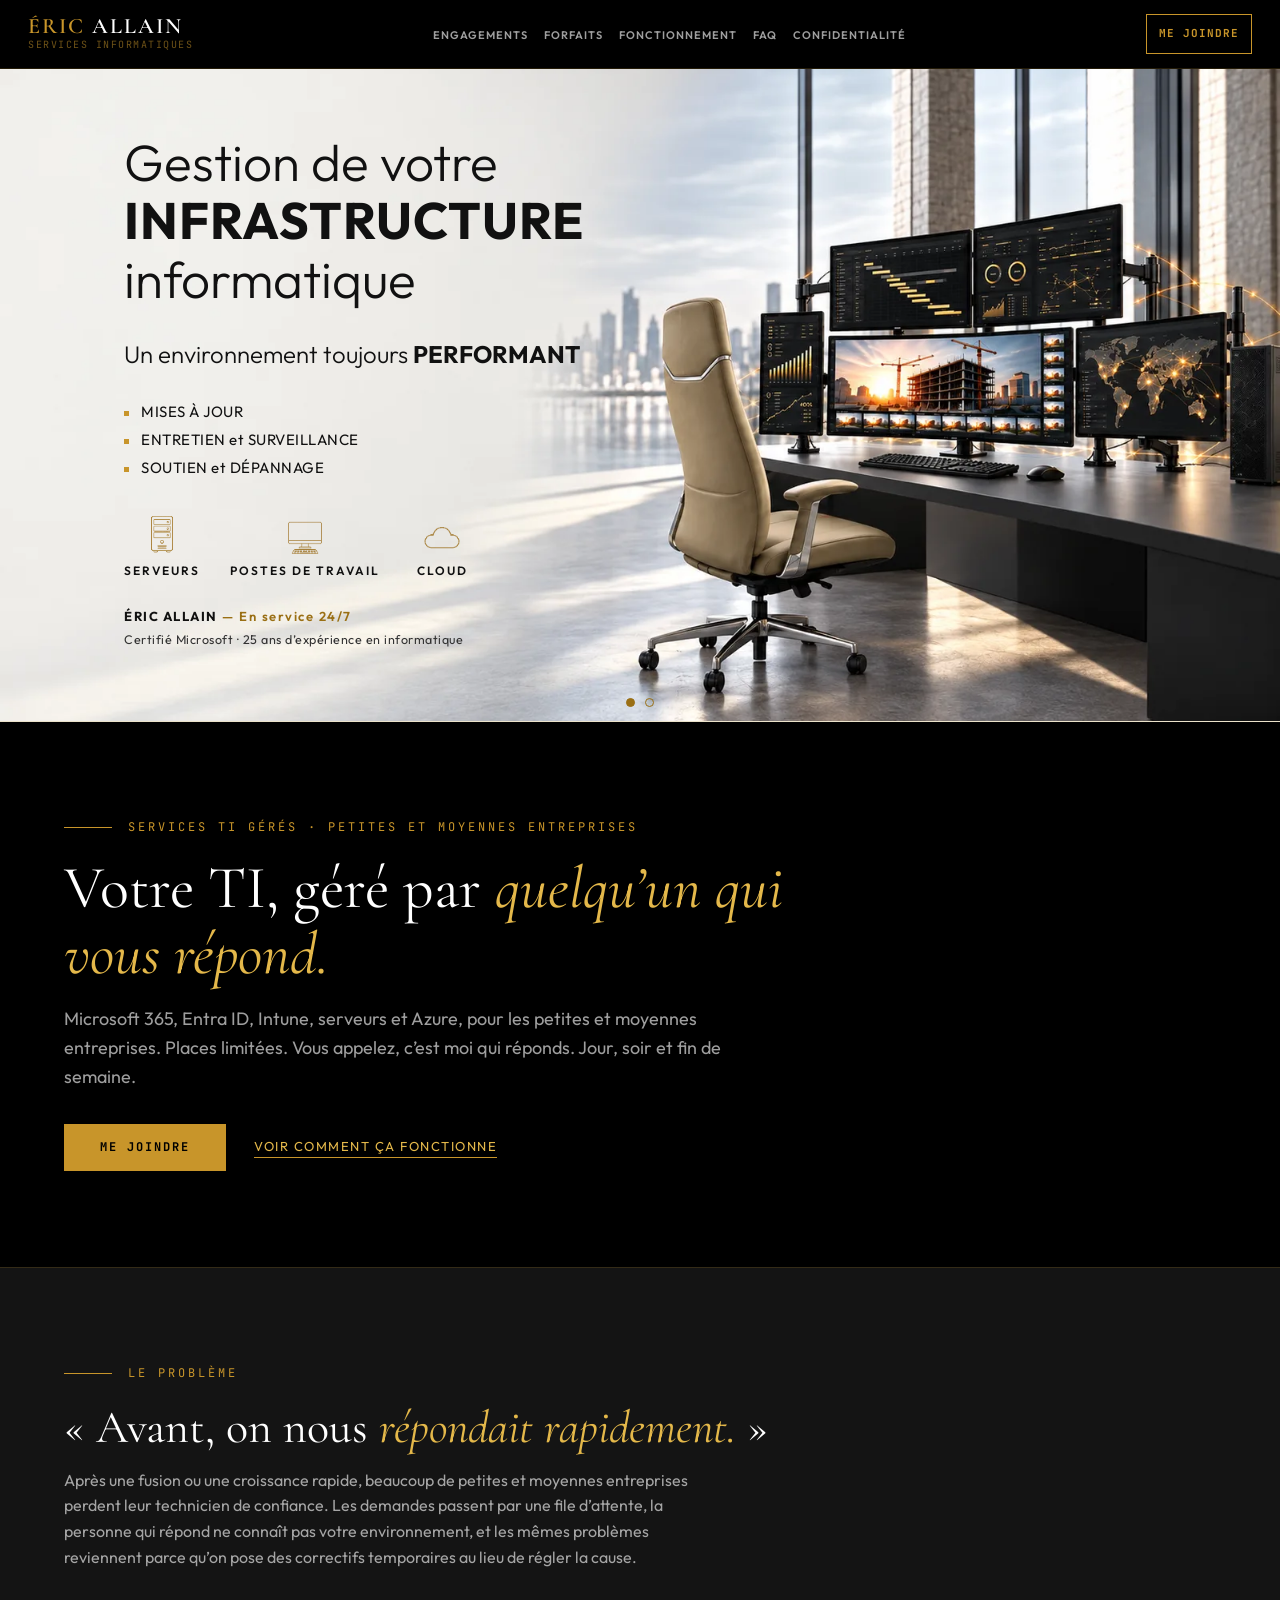
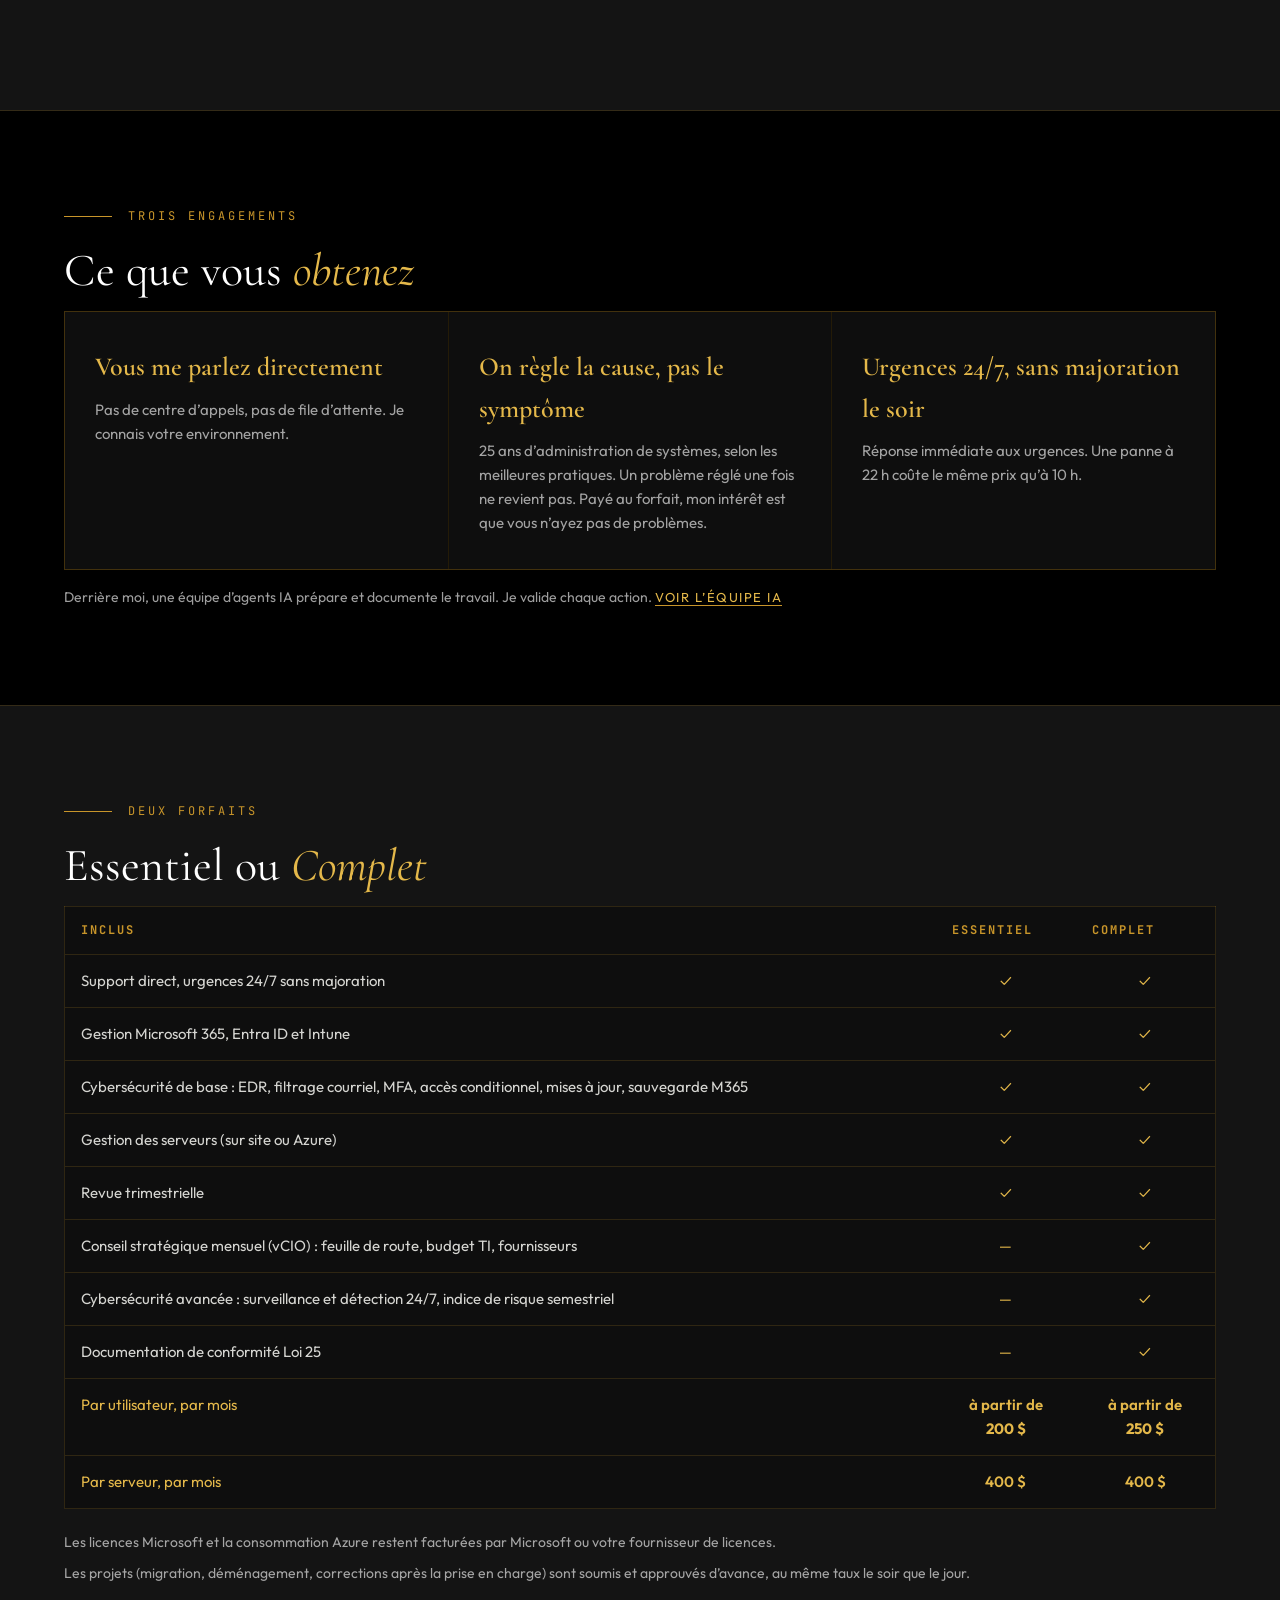
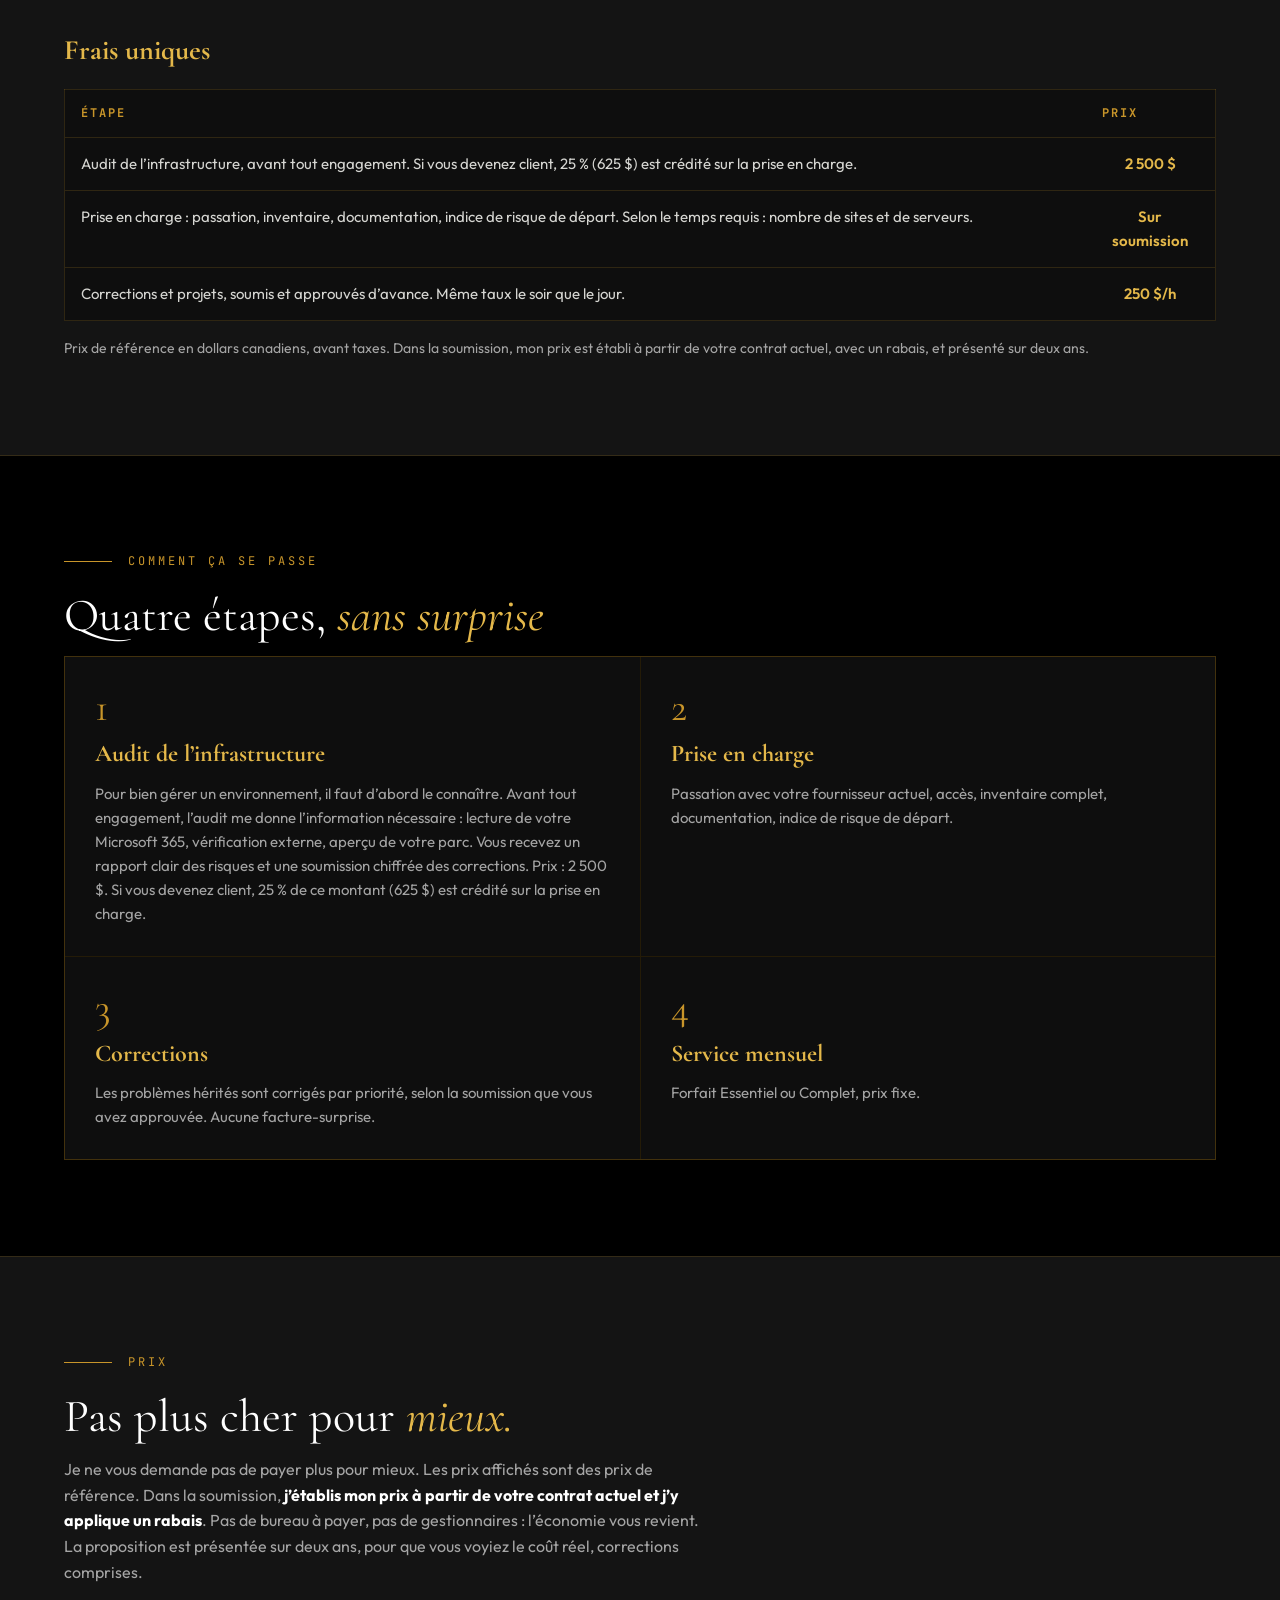
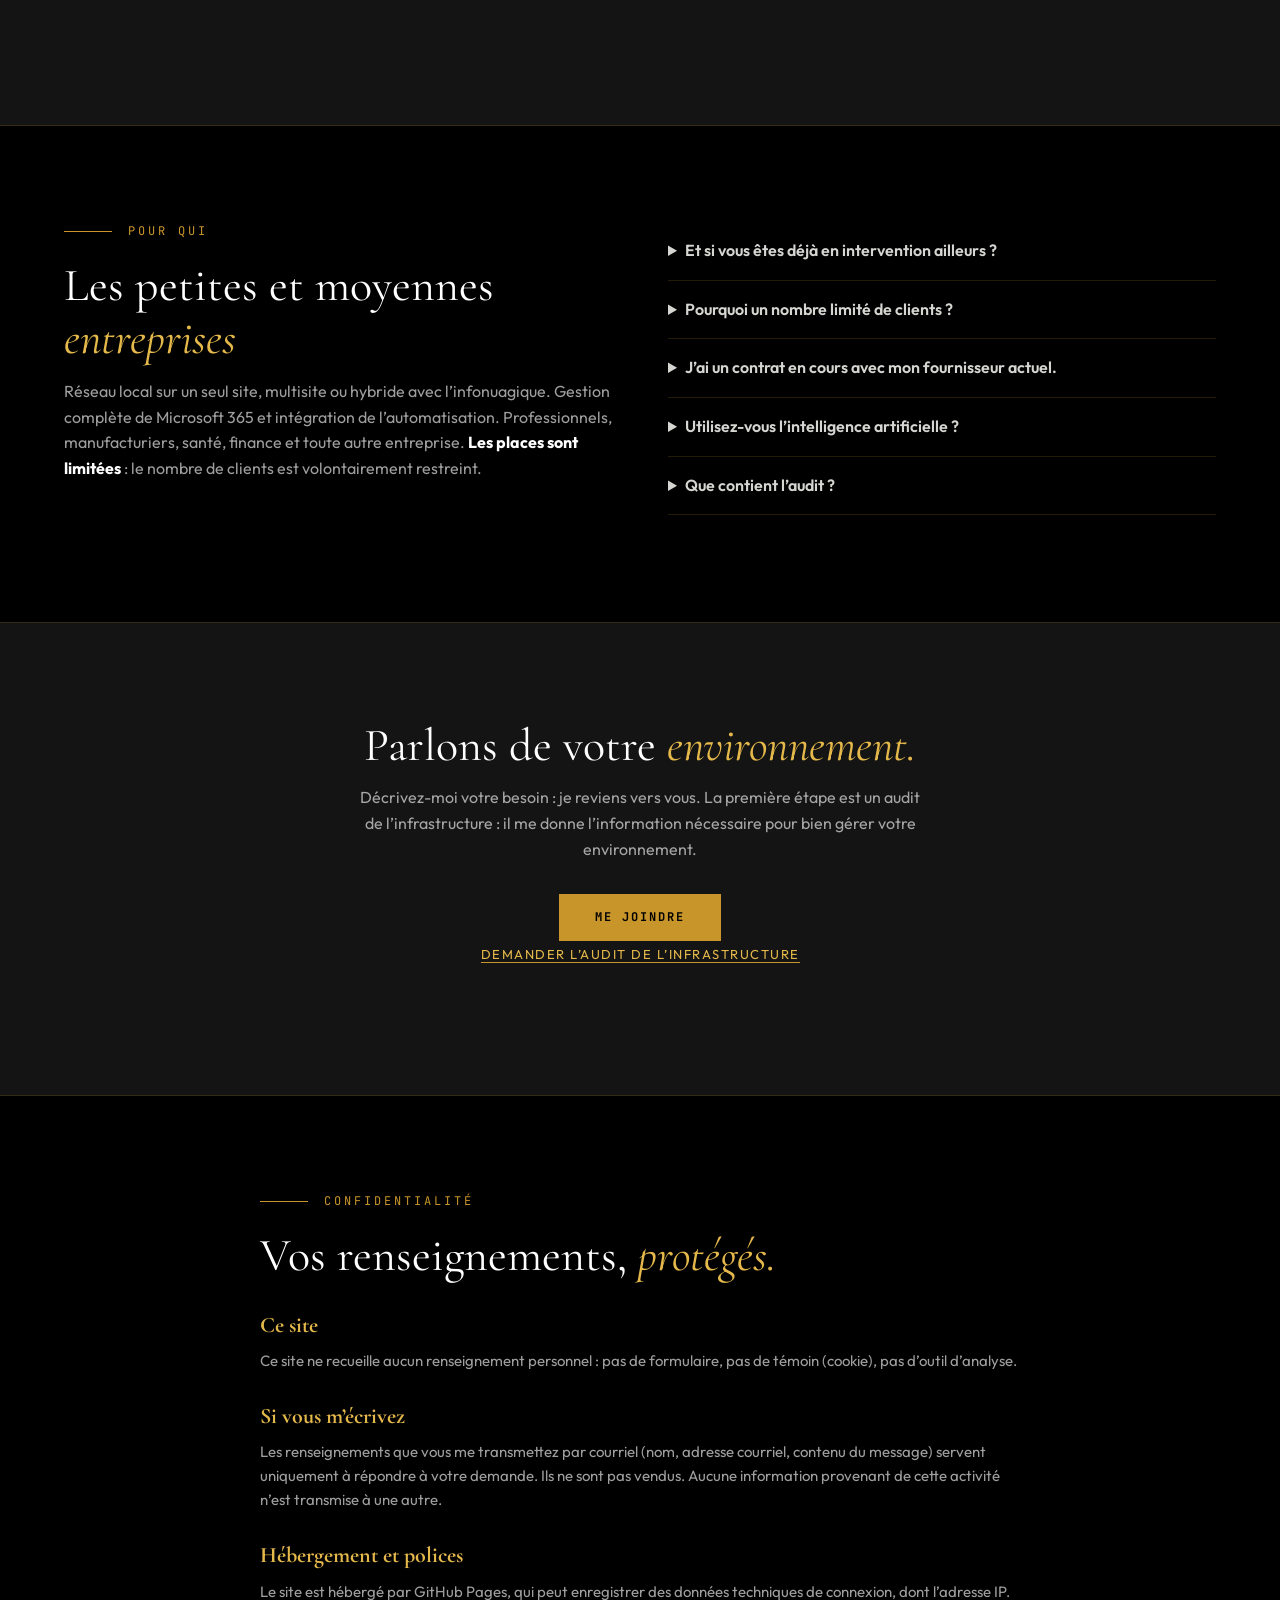
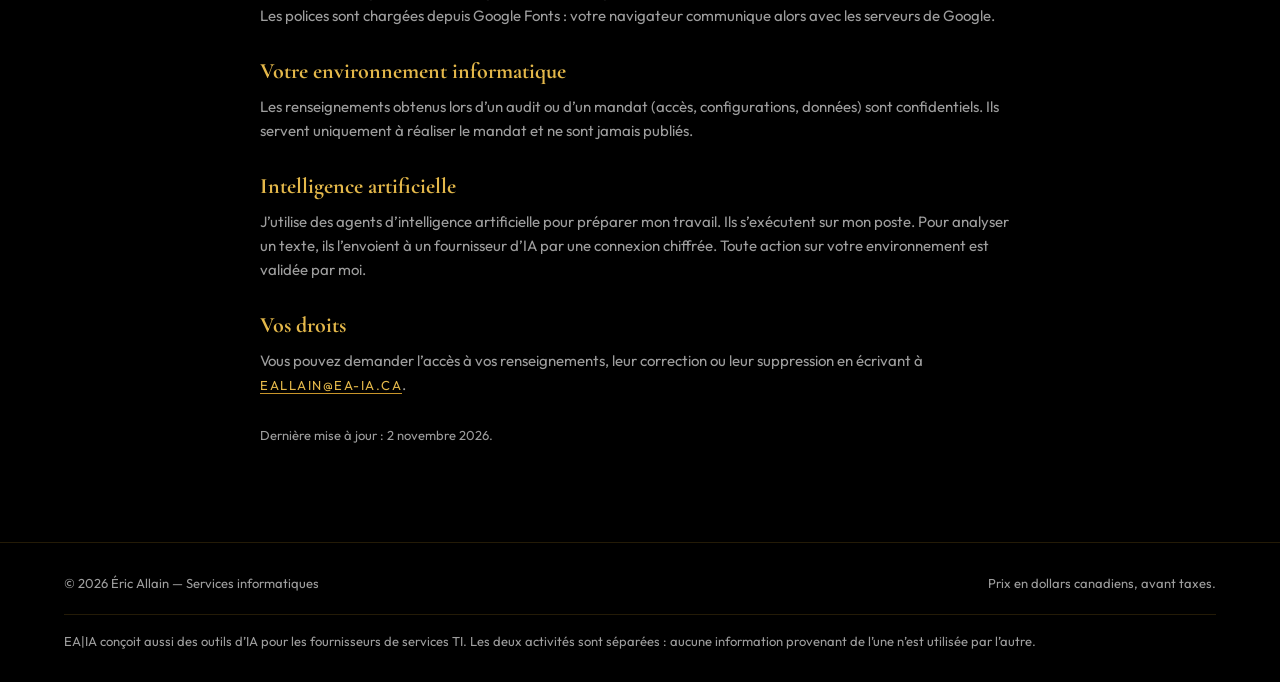
==== commit d52892eb: "Données : agents exécutés sur le poste, texte envoyé à un fournisseur d'IA (FAQ de la page Équipe IA" ====
--- a/index.html
+++ b/index.html
@@ -201,6 +201,8 @@
     <p>Le site est hébergé par GitHub Pages, qui peut enregistrer des données techniques de connexion, dont l’adresse IP. Les polices sont chargées depuis Google Fonts : votre navigateur communique alors avec les serveurs de Google.</p>
     <h3>Votre environnement informatique</h3>
     <p>Les renseignements obtenus lors d’un audit ou d’un mandat (accès, configurations, données) sont confidentiels. Ils servent uniquement à réaliser le mandat et ne sont jamais publiés.</p>
+    <h3>Intelligence artificielle</h3>
+    <p>J’utilise des agents d’intelligence artificielle pour préparer mon travail. Ils s’exécutent sur mon poste. Pour analyser un texte, ils l’envoient à un fournisseur d’IA par une connexion chiffrée. Toute action sur votre environnement est validée par moi.</p>
     <h3>Vos droits</h3>
     <p>Vous pouvez demander l’accès à vos renseignements, leur correction ou leur suppression en écrivant à <a class="sec" href="mailto:eallain@ea-ia.ca?subject=Confidentialit%C3%A9">eallain@ea-ia.ca</a>.</p>
     <p class="upd">Dernière mise à jour : 2 novembre 2026.</p>
